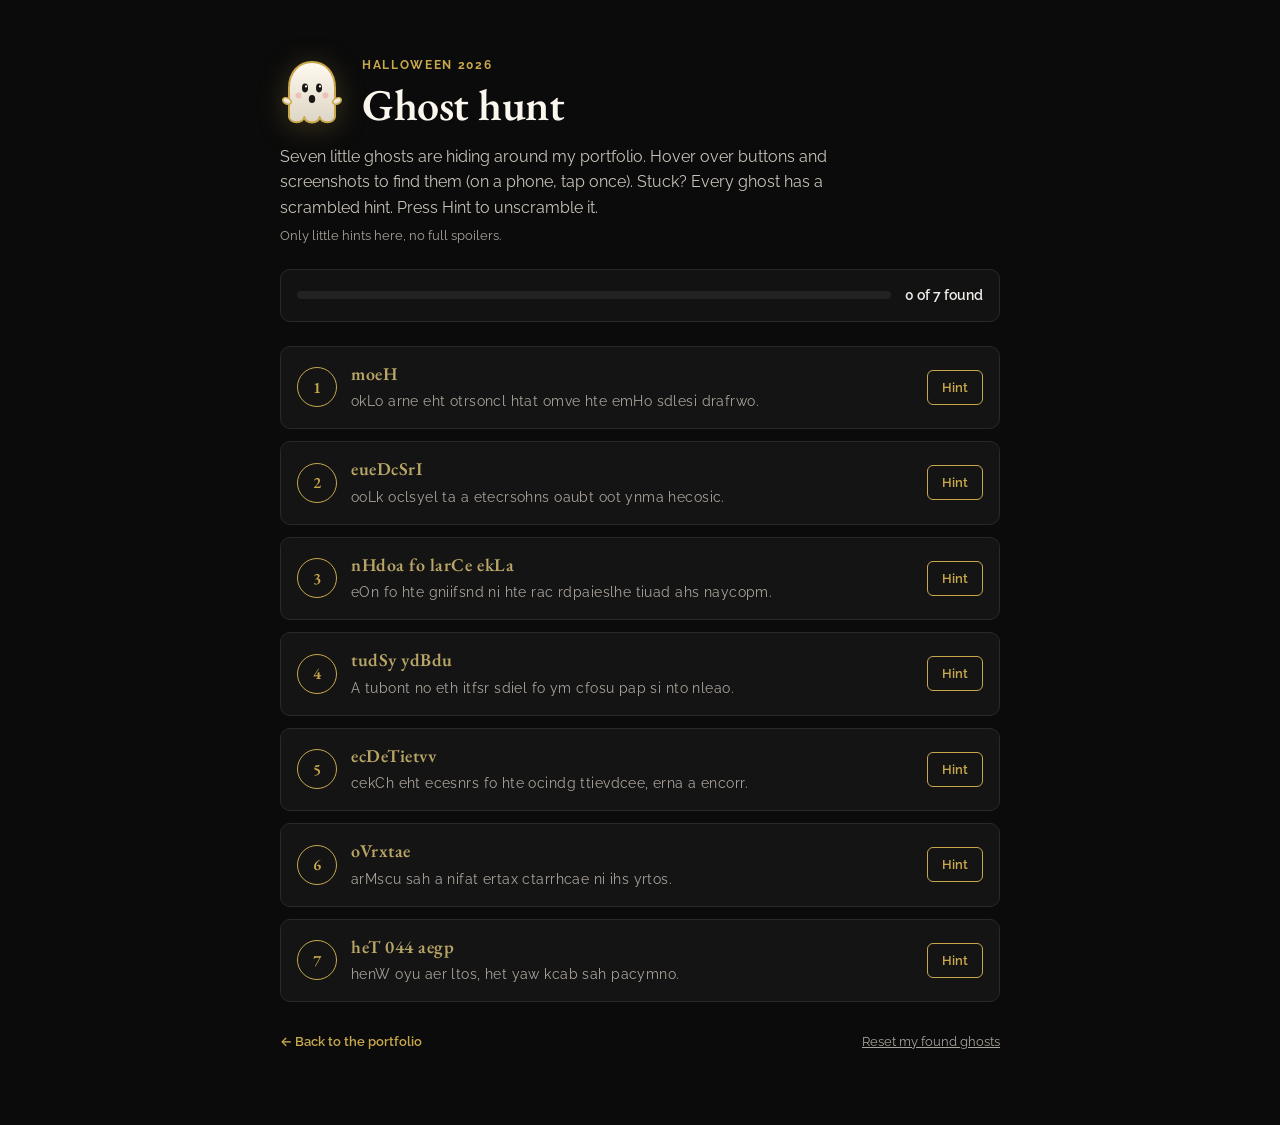
==== halloween/index.html @ 1b78a1d3 "Halloween ghost hunt" ====
<!doctype html>
<html lang="en">
<head>
<meta charset="UTF-8">
<meta name="viewport" content="width=device-width, initial-scale=1">
<title>Halloween Ghost Hunt · Eric Ariel De La Paz</title>
<meta name="description" content="Seven little ghosts are hiding around my portfolio. Spoilers inside: this page shows where every one of them is.">
<meta name="robots" content="noindex">
<link rel="icon" type="image/png" href="../assets/images/profile.png">
<link rel="stylesheet" href="../assets/css/style.css">
<style>
  body.hw-page{ display:block; min-height:100vh; height:auto; overflow:auto; background:#0b0b0b; color:#f0ede8; font-family:'Raleway',Inter,sans-serif; }
  .hw-wrapper{ max-width:760px; margin:0 auto; padding:56px 20px 72px; }
  .hw-top{ display:flex; align-items:center; gap:18px; margin-bottom:10px; }
  .hw-top img{ width:64px; height:72px; flex:none; filter:drop-shadow(0 4px 14px rgba(201,168,76,.25)); animation:hw-bob 3.2s ease-in-out infinite; }
  @keyframes hw-bob{ 0%,100%{ transform:translateY(0) } 50%{ transform:translateY(-6px) } }
  .hw-eyebrow{ margin:0 0 6px; color:#c9a84c; font-size:12px; font-weight:700; letter-spacing:.14em; text-transform:uppercase; }
  .hw-page h1{ margin:0; font-family:'EB Garamond',Georgia,serif; font-weight:600; font-size:clamp(30px,6vw,44px); line-height:1.1; color:#fbf7ee; }
  .hw-lede{ margin:14px 0 6px; color:#c9c2b8; font-size:16px; line-height:1.6; max-width:58ch; }
  .hw-spoiler{ margin:0 0 22px; color:#aaa39b; font-size:13px; }
  .hw-progress{ display:flex; align-items:center; gap:14px; margin:0 0 24px; padding:14px 16px; border:1px solid #292929; border-radius:10px; background:#121212; }
  .hw-bar{ flex:1; height:8px; border-radius:99px; background:#222; overflow:hidden; }
  .hw-bar i{ display:block; height:100%; width:0; background:#c9a84c; transition:width .4s ease; }
  .hw-count{ font-size:14px; font-weight:600; white-space:nowrap; }
  .hw-list{ list-style:none; margin:0; padding:0; display:grid; gap:12px; }
  .hw-item{ display:grid; grid-template-columns:40px 1fr auto; gap:6px 14px; align-items:center; padding:16px; border:1px solid #292929; border-radius:10px; background:#141414; }
  .hw-item.is-found{ border-color:#6f8f6b; }
  .hw-num{ grid-row:1 / span 2; display:grid; place-items:center; width:40px; height:40px; border-radius:50%; border:1px solid #c9a84c; color:#c9a84c; font:600 16px 'EB Garamond',serif; }
  .hw-item h2{ margin:0; font:600 18px/1.25 'EB Garamond',Georgia,serif; color:#fbf7ee; }
  .hw-item p{ margin:0; grid-column:2; color:#aaa39b; font-size:14px; line-height:1.5; }
  .hw-go{ grid-column:3; grid-row:1 / span 2; padding:9px 14px; border:1px solid #c9a84c; border-radius:6px; color:#c9a84c; font-size:13px; font-weight:600; white-space:nowrap; text-decoration:none; }
  button.hw-go{ background:none; font-family:inherit; cursor:pointer; }
  .hw-go[hidden]{ display:none; }
  .hw-go:hover{ background:#c9a84c; color:#0b0b0b; }
  .is-scrambled{ color:#8b8478; letter-spacing:.03em; }
  .hw-item h2 .is-scrambled{ color:#b9a566; }
  .hw-badge{ display:none; margin-left:8px; padding:2px 8px; border-radius:99px; background:#6f8f6b; color:#0b0b0b; font:700 10px Raleway,sans-serif; letter-spacing:.06em; text-transform:uppercase; vertical-align:middle; }
  .hw-item.is-found .hw-badge{ display:inline-block; }
  .hw-foot{ margin-top:30px; display:flex; flex-wrap:wrap; gap:16px 24px; align-items:center; justify-content:space-between; color:#aaa39b; font-size:13px; }
  .hw-foot a{ color:#c9a84c; font-weight:600; text-decoration:none; }
  .hw-foot button{ padding:0; border:0; background:none; color:#aaa39b; font:inherit; text-decoration:underline; cursor:pointer; }
  @media (max-width:560px){
    .hw-wrapper{ padding:36px 16px 56px; }
    .hw-item{ grid-template-columns:36px 1fr; }
    .hw-num{ width:36px; height:36px; }
    .hw-item h2{ grid-row:1; grid-column:2; }
    .hw-item p{ grid-column:2; grid-row:2; }
    .hw-go{ grid-column:1 / -1; grid-row:3; text-align:center; }
  }
</style>
</head>
<body class="hw-page">
<main class="hw-wrapper">
  <div class="hw-top">
    <img src="../assets/images/ghost.svg" alt="">
    <div>
      <p class="hw-eyebrow">Halloween 2026</p>
      <h1>Ghost hunt</h1>
    </div>
  </div>
  <p class="hw-lede">Seven little ghosts are hiding around my portfolio. Hover over buttons and screenshots to find them (on a phone, tap once). Stuck? Every ghost has a scrambled hint. Press Hint to unscramble it.</p>
  <p class="hw-spoiler">Only little hints here, no full spoilers.</p>

  <div class="hw-progress" aria-live="polite">
    <div class="hw-bar"><i data-bar></i></div>
    <span class="hw-count" data-count>0 of 7 found</span>
  </div>

  <ol class="hw-list">
    <li class="hw-item" data-ghost="home">
      <span class="hw-num">1</span>
      <h2><span data-scramble="Home">Home</span> <span class="hw-badge">Found</span></h2>
      <button class="hw-go" type="button" data-reveal>Hint</button>
      <a class="hw-go" href="../index.html#hero" hidden>Take me there</a>
      <p class="hw-hint" data-scramble="Look near the controls that move the Home slides forward.">Look near the controls that move the Home slides forward.</p>
    </li>
    <li class="hw-item" data-ghost="secureid">
      <span class="hw-num">2</span>
      <h2><span data-scramble="SecureID">SecureID</span> <span class="hw-badge">Found</span></h2>
      <button class="hw-go" type="button" data-reveal>Hint</button>
      <a class="hw-go" href="../case-studies/secureid.html#slide-5" hidden>Take me there</a>
      <p class="hw-hint" data-scramble="Look closely at a screenshot about too many choices.">Look closely at a screenshot about too many choices.</p>
    </li>
    <li class="hw-item" data-ghost="honda">
      <span class="hw-num">3</span>
      <h2><span data-scramble="Honda of Clear Lake">Honda of Clear Lake</span> <span class="hw-badge">Found</span></h2>
      <button class="hw-go" type="button" data-reveal>Hint</button>
      <a class="hw-go" href="../case-studies/honda.html#slide-5" hidden>Take me there</a>
      <p class="hw-hint" data-scramble="One of the findings in the car dealership audit has company.">One of the findings in the car dealership audit has company.</p>
    </li>
    <li class="hw-item" data-ghost="study-buddy">
      <span class="hw-num">4</span>
      <h2><span data-scramble="Study Buddy">Study Buddy</span> <span class="hw-badge">Found</span></h2>
      <button class="hw-go" type="button" data-reveal>Hint</button>
      <a class="hw-go" href="../case-studies/study-buddy.html#slide-1" hidden>Take me there</a>
      <p class="hw-hint" data-scramble="A button on the first slide of my focus app is not alone.">A button on the first slide of my focus app is not alone.</p>
    </li>
    <li class="hw-item" data-ghost="devtective">
      <span class="hw-num">5</span>
      <h2><span data-scramble="DevTective">DevTective</span> <span class="hw-badge">Found</span></h2>
      <button class="hw-go" type="button" data-reveal>Hint</button>
      <a class="hw-go" href="../case-studies/devtective.html#slide-5" hidden>Take me there</a>
      <p class="hw-hint" data-scramble="Check the screens of the coding detective, near a corner.">Check the screens of the coding detective, near a corner.</p>
    </li>
    <li class="hw-item" data-ghost="vextaro">
      <span class="hw-num">6</span>
      <h2><span data-scramble="Vextaro">Vextaro</span> <span class="hw-badge">Found</span></h2>
      <button class="hw-go" type="button" data-reveal>Hint</button>
      <a class="hw-go" href="../case-studies/vextaro.html#slide-3" hidden>Take me there</a>
      <p class="hw-hint" data-scramble="Marcus has a faint extra character in his story.">Marcus has a faint extra character in his story.</p>
    </li>
    <li class="hw-item" data-ghost="404">
      <span class="hw-num">7</span>
      <h2><span data-scramble="The 404 page">The 404 page</span> <span class="hw-badge">Found</span></h2>
      <button class="hw-go" type="button" data-reveal>Hint</button>
      <a class="hw-go" href="/ghosts-are-not-here" hidden>Take me there</a>
      <p class="hw-hint" data-scramble="When you are lost, the way back has company.">When you are lost, the way back has company.</p>
    </li>
  </ol>

  <div class="hw-foot">
    <a href="../index.html#hero">&larr; Back to the portfolio</a>
    <button type="button" data-reset>Reset my found ghosts</button>
  </div>
</main>
<script>
(function () {
  var FOUND = 'hw-found', HINTS = 'hw-hints', TOTAL = 7;
  var reduced = window.matchMedia && window.matchMedia('(prefers-reduced-motion: reduce)').matches;
  var LETTERS = 'abcdefghijklmnopqrstuvwxyzABCDEFGHIJKLMNOPQRSTUVWXYZ';
  function read(key) { try { return JSON.parse(localStorage.getItem(key) || '[]'); } catch (e) { return []; } }
  function write(key, v) { try { localStorage.setItem(key, JSON.stringify(v)); } catch (e) {} }

  /* shuffle the letters inside every word, keep spaces and punctuation where they are */
  function shuffleWord(w) {
    var chars = w.split(''), idx = [], i;
    for (i = 0; i < chars.length; i++) if (/[A-Za-z0-9]/.test(chars[i])) idx.push(i);
    if (idx.length < 2) return w;
    var tries = 0, out;
    do {
      var vals = idx.map(function (k) { return chars[k]; });
      for (i = vals.length - 1; i > 0; i--) { var j = Math.floor(Math.random() * (i + 1)); var tmp = vals[i]; vals[i] = vals[j]; vals[j] = tmp; }
      out = chars.slice(); idx.forEach(function (k, n) { out[k] = vals[n]; });
      tries++;
    } while (out.join('') === w && tries < 8);
    return out.join('');
  }
  function scramble(text) { return text.split(' ').map(shuffleWord).join(' '); }

  function setScrambled(el) {
    el.textContent = scramble(el.dataset.scramble);
    el.classList.add('is-scrambled');
    el.setAttribute('aria-label', 'Scrambled text. Press the Hint button to read it.');
  }
  function unscramble(el, animate) {
    var real = el.dataset.scramble;
    el.removeAttribute('aria-label');
    if (!animate || reduced) { el.textContent = real; el.classList.remove('is-scrambled'); return; }
    var start = performance.now(), dur = 900;
    (function tick(now) {
      var t = Math.min(1, (now - start) / dur), keep = Math.floor(real.length * t), out = '';
      for (var i = 0; i < real.length; i++) {
        var c = real[i];
        out += (i < keep || !/[A-Za-z0-9]/.test(c)) ? c : LETTERS[Math.floor(Math.random() * LETTERS.length)];
      }
      el.textContent = out;
      if (t < 1) requestAnimationFrame(tick); else el.classList.remove('is-scrambled');
    })(start);
  }

  function showLink(li, animate) {
    li.querySelectorAll('[data-scramble]').forEach(function (el) { unscramble(el, animate); });
    li.querySelector('[data-reveal]').hidden = true;
    li.querySelector('a.hw-go').hidden = false;
  }

  function paint() {
    var found = read(FOUND), hinted = read(HINTS), n = 0;
    document.querySelectorAll('.hw-item').forEach(function (li) {
      var id = li.dataset.ghost, on = found.indexOf(id) !== -1;
      li.classList.toggle('is-found', on); if (on) n++;
      if (on || hinted.indexOf(id) !== -1) showLink(li, false);
    });
    document.querySelector('[data-bar]').style.width = (n / TOTAL * 100) + '%';
    document.querySelector('[data-count]').textContent = n >= TOTAL ? 'All 7 found. Happy Halloween!' : n + ' of ' + TOTAL + ' found';
  }

  document.querySelectorAll('.hw-item').forEach(function (li) {
    li.querySelectorAll('[data-scramble]').forEach(setScrambled);
    li.querySelector('[data-reveal]').addEventListener('click', function () {
      var list = read(HINTS), id = li.dataset.ghost;
      if (list.indexOf(id) === -1) { list.push(id); write(HINTS, list); }
      showLink(li, true);
      li.querySelector('a.hw-go').focus();
    });
  });
  document.querySelector('[data-reset]').addEventListener('click', function () {
    try { localStorage.removeItem(FOUND); localStorage.removeItem(HINTS); } catch (e) {}
    location.reload();
  });
  paint();
})();
</script>
</body>
</html>
---- assets/css/style.css ----
/* ============================================================
   De La Paz — Portfolio
   Design tokens: dark charcoal ground, gold accent, serif display
   ============================================================ */

@import url('https://fonts.googleapis.com/css2?family=Pirata+One&family=EB+Garamond:ital,wght@0,400;0,500;0,600;1,400&family=Inter:wght@400;500;600;700&display=swap');
@import url('https://fonts.googleapis.com/css2?family=Cinzel:wght@500;600;700&family=Raleway:wght@400;500;600;700&display=swap');

:root{
  color-scheme: dark;

  --bg: #0a0908;
  --bg-raised: #120f0b;
  --panel: #15110c;
  --card: #181209;
  --card-hover: #1e1810;
  --border: #2a2318;
  --border-soft: #1e1812;

  --text: #ece6da;
  --text-dim: #a89d8c;
  --text-faint: #958b7b;

  --gold: #d9ac54;
  --gold-bright: #f0c878;
  --gold-dim: #8a6a34;

  --secureid: #d9ac54;
  --honda: #e27d5a;
  --devtective: #9c8be8;
  --vextaro: #5aa3c9;
  --studybuddy: #a594f9;

  --ok: #7cb88a;
  --radius: 14px;
  --radius-sm: 8px;
  --measure: 68ch;

  --shadow-card: 0 1px 0 rgba(255,255,255,0.03) inset, 0 14px 30px -18px rgba(0,0,0,0.65);
  --shadow-pop: 0 1px 0 rgba(255,255,255,0.04) inset, 0 24px 48px -20px rgba(0,0,0,0.75);
}

*,*::before,*::after{ box-sizing:border-box; }
html{ scroll-behavior:smooth; }

body{
  margin:0;
  background:
    radial-gradient(900px 500px at 85% -10%, rgba(217,172,84,0.07), transparent 60%),
    radial-gradient(700px 400px at -10% 20%, rgba(217,172,84,0.04), transparent 55%),
    var(--bg);
  color:var(--text);
  font-family:'Inter', -apple-system, BlinkMacSystemFont, sans-serif;
  font-size:16px;
  line-height:1.6;
  -webkit-font-smoothing:antialiased;
  min-height:100vh;
}

::selection{ background:var(--gold); color:#1a1408; }

::-webkit-scrollbar{ height:10px; width:10px; }
::-webkit-scrollbar-track{ background:transparent; }
::-webkit-scrollbar-thumb{ background:var(--border); border-radius:10px; border:2px solid var(--bg); }
::-webkit-scrollbar-thumb:hover{ background:var(--gold-dim); }
::-webkit-scrollbar-button { display:none; }

a{ color:inherit; text-decoration:none; }
img{ max-width:100%; display:block; }

:focus-visible{
  outline:2px solid var(--gold);
  outline-offset:3px;
  border-radius:4px;
}

h1,h2,h3,h4{
  font-family:'EB Garamond', Georgia, serif;
  font-weight:600;
  letter-spacing:-0.01em;
  margin:0;
  color:#fbf7ee;
}

.wordmark{ font-family:'Pirata One', serif; letter-spacing:0.02em; }

.container{
  max-width:1180px;
  margin:0 auto;
  padding:0 32px;
}

.overline{
  font-family:'Inter', sans-serif;
  font-size:12px;
  font-weight:600;
  letter-spacing:0.14em;
  text-transform:uppercase;
  color:var(--gold);
}

.lede{ color:var(--text-dim); max-width:var(--measure); font-size:17px; }

.btn{
  display:inline-flex;
  align-items:center;
  gap:8px;
  padding:11px 20px;
  border-radius:999px;
  font-size:14px;
  font-weight:600;
  border:1px solid var(--border);
  background:var(--panel);
  color:var(--text);
  cursor:pointer;
  transition:border-color .18s ease, background .18s ease, transform .18s ease;
}
.btn:hover{ border-color:var(--gold-dim); background:var(--card-hover); transform:translateY(-1px); }
.btn-primary{ background:var(--gold); border-color:var(--gold); color:#1a1408; }
.btn-primary:hover{ background:var(--gold-bright); border-color:var(--gold-bright); }
.btn svg{ width:15px; height:15px; }

/* mobile bottom-tab scrollable strip, echoes the Slides tab UI */
.mobile-tabs{
  display:none;
  position:sticky; top:64px; z-index:40;
  gap:6px; padding:10px 16px;
  overflow-x:auto;
  -webkit-overflow-scrolling:touch;
  background:rgba(10,9,8,0.9);
  border-bottom:1px solid var(--border-soft);
  scrollbar-width:none;
}
.mobile-tabs::-webkit-scrollbar{ display:none; }
.mobile-tabs a{
  flex:none;
  padding:7px 13px; border-radius:999px; font-size:13px; font-weight:500;
  border:1px solid var(--border); color:var(--text-dim);
}
.mobile-tabs a.active{ background:var(--gold); border-color:var(--gold); color:#1a1408; }
@media(max-width:620px){ .mobile-tabs{ display:flex; } }

/* ---------- hero ---------- */
.hero{ padding:72px 0 56px; }
@media(max-width:620px){ .hero{ padding:40px 0 32px; } }

.hero .overline{ display:flex; align-items:center; gap:10px; }
.hero .overline::after{ content:""; height:1px; flex:1; background:var(--border); }

.hero h1{
  font-size:clamp(32px, 5.2vw, 56px);
  line-height:1.1;
  margin:18px 0 20px;
  max-width:16ch;
}
.hero h1 em{ font-style:italic; color:var(--gold-bright); }

.hero .lede{ font-size:19px; margin-bottom:28px; }
.hero .actions{ display:flex; gap:12px; flex-wrap:wrap; margin-bottom:40px; }

.status-row{
  display:flex; align-items:center; gap:14px;
  padding:8px 8px 8px 8px; border-top:1px solid var(--border-soft); padding-top:20px;
  flex-wrap:wrap;
}
.status-row .label{ font-size:12px; color:var(--text-faint); text-transform:uppercase; letter-spacing:.1em; }

/* ---------- internship strip (feedback: surface internships high) ---------- */
.internships{ padding:0 0 64px; }
.internships-grid{
  display:grid; grid-template-columns:1fr 1fr; gap:16px;
}
@media(max-width:760px){ .internships-grid{ grid-template-columns:1fr; } }

.intern-card{
  background:var(--card);
  border:1px solid var(--border);
  border-radius:var(--radius);
  padding:22px 24px;
  box-shadow:var(--shadow-card);
}
.intern-card .top{ display:flex; align-items:center; justify-content:space-between; gap:12px; margin-bottom:10px; }
.intern-card .org{ font-family:'EB Garamond', serif; font-size:19px; font-weight:600; color:#fbf7ee; }
.intern-card .when{ font-size:12px; color:var(--text-faint); white-space:nowrap; }
.intern-card .title{ font-size:13px; color:var(--gold); font-weight:600; margin-bottom:12px; }
.intern-card p{ margin:0; font-size:14.5px; color:var(--text-dim); }
.intern-card .status-pill{
  display:inline-flex; align-items:center; gap:6px;
  font-size:11px; font-weight:600; letter-spacing:.04em;
  color:var(--ok); margin-top:14px;
}
.intern-card .status-pill::before{ content:""; width:6px; height:6px; border-radius:50%; background:var(--ok); }

/* ---------- section scaffolding ---------- */
.section{ padding:56px 0; }
.section-head{
  display:flex; align-items:flex-end; justify-content:space-between; gap:20px;
  margin-bottom:28px; flex-wrap:wrap;
}
.section-head h2{ font-size:28px; }
.section-head .count{ font-size:13px; color:var(--text-faint); }

/* ---------- project cards (feedback: role/problem/contribution visible) ---------- */
.card-grid{
  display:grid; grid-template-columns:repeat(2,1fr); gap:18px;
}
@media(max-width:860px){ .card-grid{ grid-template-columns:1fr; } }

/* mobile: current works row stays horizontally scrollable, per request */
.scroll-row{
  display:flex; gap:14px; overflow-x:auto; padding-bottom:6px;
  scroll-snap-type:x mandatory; -webkit-overflow-scrolling:touch;
}
.scroll-row .proj-card{ scroll-snap-align:start; flex:0 0 86%; }
@media(min-width:620px){ .scroll-row{ display:none; } }
.card-grid.desktop-only{ display:none; }
@media(min-width:620px){ .card-grid.desktop-only{ display:grid; } }

.proj-card{
  background:var(--card);
  border:1px solid var(--border);
  border-radius:var(--radius);
  overflow:hidden;
  box-shadow:var(--shadow-card);
  transition:border-color .2s ease, transform .2s ease, box-shadow .2s ease;
  display:flex; flex-direction:column;
}
.proj-card:hover{ border-color:var(--accent,var(--gold-dim)); transform:translateY(-3px); box-shadow:var(--shadow-pop); }

.proj-card .thumb{
  height:150px;
  display:flex; align-items:center; justify-content:center;
  background:
    radial-gradient(120% 140% at 20% 0%, color-mix(in srgb, var(--accent,#d9ac54) 22%, transparent), transparent 60%),
    var(--bg-raised);
  border-bottom:1px solid var(--border-soft);
  position:relative;
}
.proj-card .thumb .tag-corner{
  position:absolute; top:12px; left:12px;
  font-size:10px; font-weight:700; letter-spacing:.08em; text-transform:uppercase;
  color:var(--accent,var(--gold));
  background:color-mix(in srgb, var(--accent,#d9ac54) 16%, #0a0908 84%);
  border:1px solid color-mix(in srgb, var(--accent,#d9ac54) 45%, transparent);
  padding:4px 9px; border-radius:999px;
}
.proj-card .thumb svg{ width:46px; height:46px; color:var(--accent,var(--gold)); }

.proj-card .body{ padding:18px 20px 20px; display:flex; flex-direction:column; gap:12px; flex:1; }
.proj-card h3{ font-size:18px; line-height:1.25; }

.proj-card .meta-row{
  display:grid; grid-template-columns:auto 1fr; gap:4px 10px;
  font-size:13px;
}
.proj-card .meta-row dt{ color:var(--text-faint); font-weight:500; }
.proj-card .meta-row dd{ margin:0; color:var(--text-dim); }
.proj-card .meta-row dd strong{ color:var(--text); font-weight:600; }

.proj-card .desc{ font-size:13.5px; color:var(--text-dim); margin:0; }

.proj-card .tags{ display:flex; flex-wrap:wrap; gap:6px; margin-top:auto; padding-top:4px; }
.proj-card .tags span{
  font-size:11px; font-weight:600; letter-spacing:.02em;
  padding:4px 9px; border-radius:999px;
  border:1px solid var(--border); color:var(--text-dim);
}

.proj-card .viewlink{
  display:flex; align-items:center; justify-content:space-between;
  padding:13px 20px; border-top:1px solid var(--border-soft);
  font-size:13px; font-weight:600; color:var(--text);
}
.proj-card .viewlink svg{ width:14px; height:14px; transition:transform .18s ease; }
.proj-card:hover .viewlink svg{ transform:translateX(3px); }

/* ---------- about ---------- */
.about-grid{ display:grid; grid-template-columns:1fr 1.4fr; gap:40px; align-items:start; }
@media(max-width:760px){ .about-grid{ grid-template-columns:1fr; gap:24px; } }
.about-grid .skills{ display:flex; flex-wrap:wrap; gap:8px; margin-top:18px; }
.about-grid .skills span{ font-size:12.5px; padding:6px 11px; border:1px solid var(--border); border-radius:999px; color:var(--text-dim); }

/* ---------- footer ---------- */
footer{ border-top:1px solid var(--border-soft); padding:32px 0 48px; }
footer .foot-row{ display:flex; justify-content:space-between; align-items:center; gap:16px; flex-wrap:wrap; }
footer .foot-links{ display:flex; gap:18px; font-size:13.5px; color:var(--text-dim); }
footer .foot-links a:hover{ color:var(--gold); }
footer .copyright{ font-size:12.5px; color:var(--text-faint); }

/* ============================================================
   Case-study page
   ============================================================ */
.cs-hero{
  padding:48px 0 40px;
  border-bottom:1px solid var(--border-soft);
  background:
    radial-gradient(800px 360px at 90% -20%, color-mix(in srgb, var(--accent,#d9ac54) 10%, transparent), transparent 60%);
}
.breadcrumb{ font-size:12.5px; color:var(--text-faint); margin-bottom:16px; }
.breadcrumb a:hover{ color:var(--gold); }
.cs-hero h1{ font-size:clamp(30px,4.6vw,46px); margin-bottom:10px; }
.cs-hero .tagline{ font-size:17px; color:var(--text-dim); max-width:var(--measure); margin-bottom:26px; }
.cs-hero .practice-note{ font-size:13px; font-style:italic; color:var(--text-faint); max-width:var(--measure); margin:-16px 0 26px; }

.cs-meta{
  display:grid; grid-template-columns:repeat(4,1fr); gap:20px;
  padding-top:22px; border-top:1px solid var(--border-soft);
}
@media(max-width:700px){ .cs-meta{ grid-template-columns:repeat(2,1fr); } }
.cs-meta dt{ font-size:11px; text-transform:uppercase; letter-spacing:.1em; color:var(--text-faint); margin-bottom:4px; }
.cs-meta dd{ margin:0; font-size:14.5px; font-weight:600; color:var(--text); }

.cs-badge-row{ display:flex; flex-wrap:wrap; gap:8px; margin-bottom:24px; }
.cs-badge-row span{
  font-size:11.5px; font-weight:600; padding:5px 11px; border-radius:999px;
  border:1px solid color-mix(in srgb, var(--accent,#d9ac54) 45%, var(--border) 55%);
  color:var(--accent,var(--gold));
  background:color-mix(in srgb, var(--accent,#d9ac54) 10%, transparent);
}

.cs-body{ padding:48px 0; }
.cs-section{ max-width:var(--measure); margin:0 0 56px; }
.cs-section:last-child{ margin-bottom:0; }
.cs-section h2{ font-size:26px; margin-bottom:14px; }
.cs-section p{ color:var(--text-dim); margin:0 0 14px; font-family:'Raleway',sans-serif; font-size:18px; line-height:1.6; }
.cs-section ul{ margin:0 0 14px; padding-left:20px; color:var(--text-dim); font-family:'Raleway',sans-serif; font-size:18px; line-height:1.6; }
.cs-section li{ margin-bottom:8px; }
.cs-section.hero-slide{ max-width:none; margin:0; }

/* Slides-style case-study workspace */
.case-study-page{ height:100vh; overflow:hidden; background:#0e0e0e; }
.case-study-page .workspace-toolbar{ height:48px; padding:0 16px; border-radius:0; }
.case-study-page .workspace-shell{ height:calc(100vh - 48px); min-height:0; }
.case-study-page .workspace-main{ min-height:0; display:flex; flex-direction:column; }
.presentation-shell{ min-height:0; flex:1; display:grid; grid-template-columns:182px minmax(0,1fr); background:#0b0b0b; }
.presentation-rail{ min-height:0; overflow-y:auto; padding:16px 12px; border-right:1px solid #292929; background:#111; }
.presentation-thumb{ display:grid; grid-template-columns:18px 1fr; grid-template-rows:auto auto; gap:3px 7px; width:100%; min-height:72px; margin:0 0 8px; padding:9px 8px; text-align:left; border:1px solid #2b2b2b; border-radius:4px; color:#d9d3ca; background:#151515; cursor:pointer; }
.presentation-thumb > span{ grid-row:1 / -1; color:#aaa39b; font-size:10px; }.presentation-thumb strong{ overflow:hidden; font:600 10px/1.2 Raleway, sans-serif; white-space:nowrap; text-overflow:ellipsis; }.presentation-thumb small{ color:#aaa39b; font-size:7px; letter-spacing:.06em; text-align:right; }.presentation-thumb:hover,.presentation-thumb.is-active{ border-color:var(--gold); background:#201d16; }.presentation-thumb.is-active > span,.presentation-thumb.is-active strong{ color:var(--gold-bright); }
.presentation-canvas{ min-width:0; min-height:0; display:flex; align-items:center; justify-content:center; padding:28px 36px; overflow:hidden; background:#0b0b0b; }
.presentation-slide{ display:none; width:min(100%,1140px); height:min(100%,640px); overflow:auto; margin:0; padding:42px 48px; border:1px solid #2b2b2b; background:#101010; }
.presentation-slide.presentation-cover{ display:none; grid-template-columns:minmax(0,1.1fr) minmax(280px,.8fr); gap:28px; align-items:start; padding:20px; overflow:hidden; }.presentation-slide.presentation-cover.is-active{ display:grid; }.presentation-cover-visual{ min-height:330px; display:grid; place-items:center; overflow:hidden; border:1px solid #2b2b2b; background:#171512; }.presentation-cover-visual img{ width:100%; height:100%; max-height:330px; object-fit:contain; padding:20px; }.presentation-cover-visual .cover-mark{ color:var(--accent,var(--gold)); font:600 clamp(54px,8vw,92px) 'EB Garamond',serif; letter-spacing:-.04em; }.presentation-cover-copy{ min-width:0; padding:8px 0; }.presentation-cover-copy .breadcrumb{ margin-bottom:20px; }.presentation-cover-copy h1{ margin:0 0 10px; font-family:'EB Garamond',serif; font-size:clamp(34px,4vw,58px); letter-spacing:-.03em; }.presentation-cover-copy .tagline{ max-width:42ch; font-size:14px; line-height:1.55; }.presentation-cover-copy .cs-badge-row{ margin-bottom:12px; }.presentation-cover-copy .num{ display:none; }
.presentation-slide.is-active{ display:block; animation:presentation-in .25s ease both; }.presentation-slide .container{ width:auto; max-width:none; }.presentation-slide.cs-hero{ border-bottom:1px solid #2b2b2b; }.presentation-slide .cs-body{ padding:0; }.presentation-slide .breadcrumb{ margin-bottom:24px; }.presentation-slide .cs-hero{ padding:0; }.presentation-controls{ display:flex; align-items:center; gap:10px; height:48px; padding:0 24px; border-top:1px solid #292929; background:#111; }.presentation-controls button{ width:30px; height:30px; border:1px solid #3a3530; border-radius:4px; color:#f0ede8; background:#171717; cursor:pointer; }.presentation-controls button:hover:not(:disabled){ border-color:var(--gold); color:var(--gold-bright); }.presentation-controls button:disabled{ opacity:.35; cursor:not-allowed; }.presentation-progress{ width:160px; height:2px; background:#292929; }.presentation-progress span{ display:block; height:100%; width:0; background:var(--gold); transition:width .2s ease; }.present-button{ margin-left:auto; width:auto!important; padding:0 12px; color:#17130b!important; background:var(--gold)!important; border-color:var(--gold)!important; font-size:11px; font-weight:700; }.case-study-page.is-presenting .workspace-toolbar,.case-study-page.is-presenting .workspace-rail,.case-study-page.is-presenting .presentation-rail,.case-study-page.is-presenting .presentation-controls{ display:none; }.case-study-page.is-presenting .workspace-shell{ height:100vh; }.case-study-page.is-presenting .presentation-canvas{ padding:0; }.case-study-page.is-presenting .presentation-slide{ width:100%; height:100%; max-width:none; border:0; }
.presentation-cover > .cs-meta{ grid-column:1 / -1; margin-top:24px; padding-top:20px; border-top:1px solid #2b2b2b; }
.presentation-note{ display:none; align-items:center; justify-content:center; color:var(--text-dim); }.presentation-note.is-active{ display:flex; }.presentation-note .note-box{ max-width:680px; margin:0; }
@keyframes presentation-in{ from{ opacity:0; transform:translateY(8px); } to{ opacity:1; transform:none; } }
@media(max-width:700px){ .case-study-page{ overflow:auto; height:auto; min-height:100vh; }.case-study-page .workspace-toolbar{ height:56px; }.case-study-page .workspace-shell{ height:calc(100vh - 56px); min-height:600px; }.case-study-deck{ grid-template-columns:84px minmax(0,1fr); }.case-study-deck .hero-rail{ padding:10px 7px; }.case-study-deck .hero-thumb{ min-height:62px; grid-template-columns:1fr; gap:3px; padding:7px; }.case-study-deck .hero-thumb span{ grid-row:auto; }.case-study-deck .hero-thumb strong{ font-size:8px; white-space:normal; }.case-study-deck .hero-thumb small{ display:none; }.case-study-deck .hero-canvas{ padding:10px; }.case-study-deck .case-study-slide{ height:100%; padding:24px 20px; }.case-study-deck .case-study-slide.presentation-cover{ grid-template-columns:1fr; gap:14px; padding:12px; overflow:auto; }.presentation-cover-visual{ min-height:150px; }.presentation-cover-visual img{ max-height:170px; padding:12px; }.presentation-cover-copy{ padding:4px 8px; }.presentation-cover-copy h1{ font-size:34px; }.case-study-deck .case-study-slide .cs-hero h1{ font-size:34px; }.case-study-deck .case-study-slide .cs-section h2{ font-size:26px; }.case-study-deck .case-study-slide .cs-section p,.case-study-deck .case-study-slide .cs-section ul{ font-size:14px; }.case-study-deck .hero-controls{ padding:0 10px; }.case-study-deck .hero-progress{ flex:1; }.case-study-deck .hero-hint{ display:none; } }

/* research -> decision -> evaluation chain (feedback: connect reasoning) */
.reasoning-chain{
  display:flex; flex-direction:column; gap:0;
  border:1px solid var(--border); border-radius:var(--radius);
  overflow:scroll; background:var(--card); margin:18px 0 4px;
}
.chain-step{ display:grid; grid-template-columns:120px 1fr; gap:4px 18px; padding:18px 20px; }
.chain-step + .chain-step{ border-top:1px solid var(--border-soft); }
.chain-step .k{ font-size:11px; font-weight:700; letter-spacing:.08em; text-transform:uppercase; color:var(--accent,var(--gold)); }
.chain-step .v{ font-size:14.5px; color:var(--text); line-height:1.55; }
.chain-step .v b{ color:var(--gold-bright); font-weight:600; }
@media(max-width:560px){ .chain-step{ grid-template-columns:1fr; } }

.impact-grid{ display:grid; grid-template-columns:repeat(3,1fr); gap:14px; margin:18px 0; }
@media(max-width:700px){ .impact-grid{ grid-template-columns:1fr 1fr; } }
.impact-stat{ border:1px solid var(--border); border-radius:var(--radius-sm); padding:16px; background:var(--card); }
.impact-stat .n{ font-family:'EB Garamond', serif; font-size:26px; color:var(--accent,var(--gold-bright)); }
.impact-stat .l{ font-size:12px; color:var(--text-faint); margin-top:4px; }

.cs-nav-footer{
  display:flex; justify-content:space-between; gap:16px;
  padding-top:32px; margin-top:8px; border-top:1px solid var(--border-soft);
  max-width:var(--measure);
}
.cs-nav-footer a{ font-size:13.5px; color:var(--text-dim); font-weight:600; }
.cs-nav-footer a:hover{ color:var(--gold); }

.note-box{
  border:1px dashed var(--border); border-radius:var(--radius-sm);
  padding:14px 16px; font-size:13.5px; color:var(--text-faint);
  margin:18px 0;
}

/* ---------- portfolio slideshow ---------- */
.portfolio{ min-height:calc(100vh - 64px); position:relative; overflow:hidden; }
.slides{ min-height:calc(100vh - 140px); position:relative; }
.slide{ display:none; width:min(1180px,100%); min-height:calc(100vh - 140px); margin:0 auto; padding:clamp(46px,8vh,100px) 32px 56px; align-items:center; grid-template-columns:minmax(0,1fr) minmax(280px, .82fr); gap:clamp(36px,8vw,120px); }
.slide.is-active{ display:grid; animation:slide-in .45s ease both; }
@keyframes slide-in{ from{ opacity:0; transform:translateX(22px); } to{ opacity:1; transform:none; } }
.slide-copy{ max-width:600px; }
.slide h1,.slide h2{ font-size:clamp(44px,6.5vw,84px); line-height:.96; margin:22px 0 26px; max-width:9ch; }
.slide h2{ font-size:clamp(42px,5.7vw,72px); }
.slide h1 em,.slide h2 em{ color:var(--gold-bright); font-style:italic; }
.slide .lede{ font-size:clamp(16px,1.45vw,19px); max-width:52ch; }
.slide-actions{ display:flex; gap:12px; flex-wrap:wrap; margin:30px 0; }
.availability{ color:var(--text-faint); font-size:13px; display:flex; align-items:center; gap:9px; }
.status-dot{ width:7px; height:7px; background:var(--ok); border-radius:50%; box-shadow:0 0 0 4px rgba(124,184,138,.1); }
.experience-note{ display:grid; grid-template-columns:auto 1fr; gap:2px 12px; max-width:440px; margin-top:26px; padding:14px 16px; border-left:2px solid var(--gold-dim); background:rgba(217,172,84,.04); }
.experience-note .overline{ grid-row:1 / span 2; writing-mode:vertical-rl; transform:rotate(180deg); font-size:9px; letter-spacing:.12em; }
.experience-note strong{ font-size:13px; color:var(--text); font-weight:600; }
.experience-note > span:last-child{ color:var(--text-faint); font-size:12px; }
.slide-kicker{ color:var(--text); font:500 20px/1.3 'EB Garamond',serif; max-width:32ch; margin:-8px 0 18px; }
.slide-meta{ border-top:1px solid var(--border); margin:28px 0 24px; padding-top:16px; display:flex; gap:28px; flex-wrap:wrap; }
.slide-meta div{ min-width:150px; }
.slide-meta dt{ color:var(--text-faint); font-size:11px; letter-spacing:.1em; text-transform:uppercase; }
.slide-meta dd{ color:var(--text-dim); font-size:13px; margin:4px 0 0; }
.text-link{ display:inline-flex; gap:10px; color:var(--gold-bright); font-size:14px; font-weight:600; border-bottom:1px solid var(--gold-dim); padding-bottom:5px; }
.text-link span{ transition:transform .18s ease; }
.text-link:hover span{ transform:translate(3px,-3px); }
.slide-art{ min-height:clamp(300px,48vh,540px); position:relative; border:1px solid var(--border); border-radius:var(--radius); overflow:hidden; display:flex; align-items:center; justify-content:center; box-shadow:var(--shadow-pop); background:var(--panel); }
.slide-art::before,.slide-art::after{ content:""; position:absolute; border-radius:50%; filter:blur(1px); }
.art-intro{ flex-direction:column; align-items:flex-start; padding:clamp(25px,5vw,65px); gap:4px; background:linear-gradient(145deg,#17120c,#0d0c0a); }
.art-intro::before{ width:300px; height:300px; right:-80px; top:-60px; background:rgba(217,172,84,.15); }
.art-intro span{ position:relative; z-index:1; font:italic clamp(32px,4vw,58px)/.95 'EB Garamond',serif; color:var(--gold-bright); }
.art-intro span:nth-child(2){ margin-left:18%; color:var(--text); }.art-intro span:nth-child(3){ margin-left:36%; }
.art-label{ position:absolute; top:22px; left:24px; color:var(--text-faint); font-size:11px; letter-spacing:.14em; }
.art-caption{ position:absolute; bottom:22px; left:24px; color:var(--text); font:italic 24px 'EB Garamond',serif; }
.art-vextaro{ background:radial-gradient(circle at 65% 40%,rgba(90,163,201,.3),transparent 38%),#0e171b; }
.art-dress{ width:42%; height:62%; border:1px solid rgba(139,207,235,.7); clip-path:polygon(30% 0,70% 0,80% 24%,100% 100%,0 100%,20% 24%); background:linear-gradient(110deg,transparent 45%,rgba(90,163,201,.5)); transform:rotate(8deg); }
.art-devtective{ background:radial-gradient(circle at center,rgba(143,123,214,.28),transparent 45%),#110f19; }
.art-orbit{ width:45%; aspect-ratio:1; border:1px solid #aa9be8; border-radius:50%; transform:rotate(-28deg); box-shadow:0 0 0 18px rgba(143,123,214,.08),0 0 0 45px rgba(143,123,214,.05); }
.art-orbit::after{ content:""; display:block; width:14px; height:14px; background:#c5baf3; border-radius:50%; margin:7% 0 0 78%; box-shadow:0 3px 12px rgba(0,0,0,.45); }
.art-secureid{ background:radial-gradient(circle at 50% 42%,rgba(217,172,84,.22),transparent 40%),#171208; }
.art-lock{ width:120px; height:120px; border:1px solid var(--gold); border-radius:50%; color:var(--gold-bright); display:grid; place-items:center; font:300 54px 'EB Garamond'; box-shadow:0 0 0 26px rgba(217,172,84,.06),0 0 0 52px rgba(217,172,84,.03); }
.art-honda{ background:radial-gradient(circle at 60% 40%,rgba(226,125,90,.26),transparent 40%),#1b110e; }
.art-target{ width:150px; height:150px; border:1px solid #e27d5a; border-radius:50%; box-shadow:inset 0 0 0 22px rgba(226,125,90,.08),inset 0 0 0 48px rgba(226,125,90,.08); }
.art-target::after{ content:""; display:block; width:24px; height:24px; background:#e27d5a; border-radius:50%; margin:62px auto; }
.art-about{ flex-direction:column; align-items:flex-start; padding:48px; background:linear-gradient(145deg,#20190f,#0e0c09); }
.art-about span{ color:var(--text-dim); font-size:15px; }.art-about strong{ font:600 clamp(42px,5vw,68px)/.9 'EB Garamond',serif; color:var(--gold-bright); }.art-about small{ margin-top:16px; color:var(--text-faint); }
.skills{ display:flex; flex-wrap:wrap; gap:8px; margin:24px 0 6px; }.skills span{ border:1px solid var(--border); border-radius:999px; color:var(--text-dim); padding:6px 11px; font-size:12px; }
.work-overview{ padding:54px 32px 20px; }
.work-overview .section-head{ margin-bottom:20px; }
.work-overview h2{ font-size:clamp(28px,4vw,38px); margin-top:6px; }
.recent-work{ display:grid; grid-template-columns:repeat(4,1fr); gap:14px; }
.recent-card{ min-height:220px; display:flex; flex-direction:column; padding:18px; border:1px solid var(--border); border-radius:var(--radius); background:var(--card); box-shadow:var(--shadow-card); transition:transform .2s ease,border-color .2s ease,background .2s ease; }
.recent-card:hover{ transform:translateY(-3px); border-color:var(--accent,var(--gold-dim)); background:var(--card-hover); }
.recent-card::before{ content:""; height:3px; width:34px; border-radius:4px; background:var(--recent-accent,var(--gold)); margin-bottom:30px; }
.recent-card h3{ font-size:24px; margin-bottom:6px; }
.recent-card p{ color:var(--text-dim); font-size:13px; line-height:1.45; margin:0; }
.recent-index{ color:var(--recent-accent,var(--gold)); font-size:10px; font-weight:700; letter-spacing:.1em; text-transform:uppercase; }
.recent-link{ display:flex; justify-content:space-between; margin-top:auto; padding-top:22px; color:var(--text); font-size:12px; font-weight:600; }
.recent-vextaro{ --recent-accent:var(--vextaro); }.recent-secureid{ --recent-accent:var(--secureid); }.recent-devtective{ --recent-accent:var(--devtective); }.recent-honda{ --recent-accent:var(--honda); }
.slide-progress{ position:absolute; z-index:2; top:0; left:0; width:100%; height:2px; background:var(--border-soft); }.slide-progress span{ display:block; height:100%; width:16.66%; background:var(--gold); transition:width .35s ease; }
.slide-controls{ width:min(1180px,100%); margin:0 auto; padding:0 32px 24px; display:flex; align-items:center; gap:12px; }.slide-arrow{ width:38px; height:38px; border:1px solid var(--border); border-radius:50%; color:var(--text); background:transparent; cursor:pointer; font-size:18px; }.slide-arrow:hover{ border-color:var(--gold); color:var(--gold-bright); }.slide-dots{ display:flex; gap:7px; }.slide-dot{ width:28px; height:3px; border:0; background:var(--border); cursor:pointer; }.slide-dot.is-active{ background:var(--gold); }.slide-hint{ color:var(--text-faint); font-size:11px; margin-left:auto; }
@media(max-width:760px){ .slide{ min-height:calc(100vh - 170px); grid-template-columns:1fr; gap:28px; padding-top:50px; }.slide-art{ min-height:220px; max-height:280px; order:-1; }.slide-copy{ order:1; }.slide h1,.slide h2{ margin:14px 0 18px; }.slide .lede{ font-size:16px; }.slide-meta{ gap:14px; margin-top:20px; }.slide-controls{ padding-bottom:16px; }.slide-hint{ display:none; }.art-about{ padding:28px; }.art-about strong{ font-size:46px; } }
@media(max-width:900px){ .recent-work{ grid-template-columns:repeat(2,1fr); } }
@media(max-width:620px){ .portfolio{ min-height:calc(100vh - 116px); }.slides,.slide{ min-height:calc(100vh - 210px); }.slide{ padding:26px 20px 24px; gap:18px; }.slide-art{ min-height:156px; max-height:190px; }.slide h1,.slide h2{ font-size:clamp(34px,10vw,50px); line-height:.98; margin:10px 0 14px; }.slide-kicker{ font-size:17px; margin-bottom:12px; }.slide .lede{ font-size:14px; line-height:1.5; }.slide-actions{ margin:20px 0; gap:8px; }.slide-actions .btn{ padding:9px 15px; font-size:13px; }.experience-note{ margin-top:18px; }.slide-meta{ margin:16px 0 18px; padding-top:12px; }.slide-meta dd{ font-size:12px; }.slide-controls{ padding-left:20px; padding-right:20px; }.work-overview{ padding:42px 20px 12px; }.work-overview .section-head{ align-items:flex-start; gap:8px; }.work-overview .count{ font-size:11px; }.recent-work{ display:flex; overflow-x:auto; gap:12px; padding:2px 0 12px; scroll-snap-type:x mandatory; scrollbar-width:none; }.recent-work::-webkit-scrollbar{ display:none; }.recent-card{ flex:0 0 78%; min-height:190px; scroll-snap-align:start; padding:16px; }.recent-card::before{ margin-bottom:22px; }.recent-card h3{ font-size:22px; }.internships{ padding-top:38px; }.internships-grid{ gap:12px; }.intern-card{ padding:17px; }.intern-card p{ font-size:13px; } }
@media(prefers-reduced-motion:reduce){ .slide.is-active{ animation:none; } }

/* ---------- tabbed portfolio workspace ---------- */
.workspace-tab-list{ display:flex; align-items:stretch; min-width:0; overflow-x:auto; scrollbar-width:none; }
.workspace-tab-list::-webkit-scrollbar{ display:none; }
.workspace-tab{ display:flex; align-items:center; gap:8px; min-width:132px; padding:0 16px; border:0; border-right:1px solid #252525; color:#817b75; background:#0e0e0e; font:12px Raleway,sans-serif; white-space:nowrap; cursor:pointer; }
.workspace-tab:hover{ color:#f0ede8; background:#141414; }
.workspace-tab.is-active{ color:#f0ede8; background:#141414; border-bottom:2px solid #c9a84c; }
.workspace-tab b{ margin-left:auto; color:#aaa39b; font-size:16px; font-weight:400; }
.workspace-file{ display:none; width:100%; height:100%; min-height:0; }
.workspace-file.is-visible{ display:block; }
.workspace-content{ max-width:none; height:100%; }
.home-content{ display:flex; flex-direction:column; }
.home-welcome{ max-width:720px; margin:38px 0 34px; padding:28px 0; border-top:1px solid #292929; border-bottom:1px solid #292929; }
.home-welcome h2{ margin:10px 0 8px; font-size:30px; }
.home-welcome p{ max-width:58ch; margin:0 0 18px; color:#aaa39b; }
.text-action{ padding:0; border:0; background:none; color:#c9a84c; font:600 13px Raleway,sans-serif; cursor:pointer; }
.text-action span{ margin-left:8px; }
.home-file-links{ display:grid; grid-template-columns:repeat(2,minmax(0,1fr)); gap:14px; max-width:720px; }
.home-file-links button{ display:grid; grid-template-columns:24px 1fr auto; grid-template-rows:auto auto; gap:3px 10px; padding:17px; border:1px solid #292929; border-radius:8px; color:#f0ede8; background:#151515; text-align:left; cursor:pointer; }
.home-file-links button:hover{ border-color:#c9a84c; background:#201d16; }
.home-file-links button span{ grid-row:1 / -1; color:#c9a84c; font-size:20px; }
.home-file-links button strong{ font:600 15px Cinzel,serif; }
.home-file-links button small{ color:#aaa39b; font-size:11px; }
.home-file-links button b{ grid-column:3; grid-row:1 / -1; align-self:center; color:#c9a84c; font-size:18px; }
.page-heading{ display:flex; align-items:end; justify-content:space-between; gap:24px; padding-bottom:25px; border-bottom:1px solid #292929; }
.page-heading h1{ margin:9px 0 8px; font-size:clamp(28px,3vw,42px); }
.page-heading p{ max-width:54ch; margin:0; color:#aaa39b; }
.page-heading .search-chip{ flex:0 0 240px; }
.workspace-file .file-section-heading{ margin-top:26px; }
.workspace-file .project-grid{ padding-bottom:30px; }
.case-file{ background:#0e0e0e; }
.case-file iframe{ width:100%; height:100%; border:0; display:block; background:#0e0e0e; }
.toolbar-button{ display:inline-flex; align-items:center; gap:7px; text-decoration:none; }
.toolbar-button img{ width:14px; height:14px; object-fit:contain; filter:brightness(0); }

/* Hero file matches the fixed-size Slides canvas from Portfolio-V2. */
.hero-workspace{ display:grid; grid-template-columns:182px minmax(0,1fr); width:100%; height:100%; min-height:0; background:#0b0b0b; }
.workspace-file[data-page="hero"]{ height:100%; overflow:auto; }.workspace-file[data-page="hero"] .hero-workspace{ height:calc(100% - 116px); min-height:520px; }.hero-folders{ display:grid; grid-template-columns:repeat(2,minmax(0,1fr)); gap:14px; max-width:760px; padding:16px 36px 24px; }.hero-folders button{ display:grid; grid-template-columns:24px 1fr auto; grid-template-rows:auto auto; gap:3px 10px; padding:15px; border:1px solid #292929; border-radius:8px; color:#f0ede8; background:#151515; text-align:left; cursor:pointer; }.hero-folders button:hover{ border-color:#c9a84c; background:#201d16; }.hero-folders button span{ grid-row:1 / -1; color:#c9a84c; font-size:20px; }.hero-folders button span img{ width:20px; height:20px; filter:brightness(0) saturate(100%) invert(72%) sepia(35%) saturate(600%) hue-rotate(7deg) brightness(89%); }.hero-folders button strong{ font:600 14px Cinzel,serif; }.hero-folders button small{ color:#aaa39b; font-size:11px; }.hero-folders button b{ grid-column:3; grid-row:1 / -1; align-self:center; color:#c9a84c; font-size:18px; }
.hero-internships{ padding:0 36px 30px; }.hero-internships .file-section-heading{ margin:0 0 14px; }.hero-internships .file-section-heading > div:first-child{ display:flex; align-items:center; gap:10px; }.hero-internships h2{ margin:0; font-size:20px; }.intern-grid{ display:grid; grid-template-columns:repeat(2,minmax(0,1fr)); gap:16px; max-width:1100px; }.intern-card{ background:#151515; border:1px solid #292929; border-radius:10px; padding:16px 18px; }.intern-card:hover{ border-color:#8d7634; }.intern-top{ display:flex; justify-content:space-between; align-items:center; gap:10px; margin-bottom:6px; }.intern-top strong{ color:#f0ede8; font:600 16px 'EB Garamond',serif; }.intern-top span{ color:#aaa39b; font-size:11px; white-space:nowrap; }.intern-title{ color:#c9a84c; font-size:12px; font-weight:500; margin-bottom:10px; }.intern-card p{ margin:0; color:#aaa39b; font-size:12.5px; line-height:1.55; }
.card-role{ display:block; margin:0 0 5px; color:#c9a84c; font-size:11px; font-weight:500; }.card-problem{ margin:0 0 8px!important; color:#aaa39b!important; font-size:11.5px!important; line-height:1.4!important; }.card-problem b{ color:#f0ede8; font-weight:600; }.card-outcome{ margin:8px 0 0!important; color:#aaa39b!important; font-size:11.5px!important; line-height:1.4!important; }.card-outcome b{ color:#c9a84c; font-weight:600; }
.hero-rail{ overflow-y:auto; padding:16px 12px; border-right:1px solid #292929; background:#111; }
.rail-heading{ display:block; margin:0 0 12px 2px; color:#aaa39b; font-size:10px; letter-spacing:.08em; }
.hero-thumb{ display:grid; grid-template-columns:18px 1fr; grid-template-rows:auto auto; gap:4px 7px; width:100%; min-height:66px; margin-bottom:9px; padding:9px 8px; border:1px solid #2b2b2b; border-radius:4px; color:#d9d3ca; background:#151515; text-align:left; cursor:pointer; }
.hero-thumb:hover,.hero-thumb.is-active{ border-color:#c9a84c; background:#201d16; }
.hero-thumb span{ grid-row:1 / -1; color:#aaa39b; font-size:10px; }.hero-thumb strong{ font:600 10px Raleway,sans-serif; }.hero-thumb small{ color:#aaa39b; font-size:7px; letter-spacing:.06em; text-align:right; }
.hero-canvas-wrap{ display:flex; flex-direction:column; min-width:0; min-height:0; }
.hero-canvas{ flex:1; min-height:0; display:flex; align-items:center; justify-content:center; padding:28px 36px; overflow:hidden; }
.hero-slide{ display:none; flex-direction:column; width:min(100%,1136px); height:min(100%,640px); padding:48px 56px 38px; border:1px solid #343434; background:#070707; cursor:pointer; }
.hero-slide.is-active{ display:flex; animation:presentation-in .25s ease both; }
.hero-slide-top{ display:flex; align-items:center; gap:18px; color:#c9a84c; font-size:12px; letter-spacing:.16em; }
.hero-slide-top i{ width:305px; height:1px; background:#c9a84c; }
.hero-slide h1{ max-width:850px; margin:18px 0 0; color:#f0ede8; font:600 clamp(22px,2.6vw,34px)/1.2 Cinzel,serif; letter-spacing:.01em; }
.hero-slide-footer{ display:flex; align-items:end; justify-content:space-between; gap:24px; margin-top:auto; }
.hero-slide-footer div{ display:grid; max-width:620px; }.hero-slide-footer strong{ display:block; color:#f0ede8; font:400 19px/1.6 'Raleway', sans-serif; text-align:left; font-weight:500; }.hero-slide-footer small{ color:#aaa39b; font-size:9px; letter-spacing:.1em; }.hero-slide-footer em{ display:none; }
.hero-controls{ display:flex; align-items:center; gap:10px; height:48px; padding:8px 24px; border-top:1px solid #292929; background:#111; }
.hero-controls button{ width:30px; height:30px; border:1px solid #3a3530; border-radius:4px; color:#f0ede8; background:#171717; cursor:pointer; }.hero-controls button:hover{ border-color:#c9a84c; color:#c9a84c; }
.hero-progress{ width:180px; height:2px; background:#292929; }.hero-progress span{ display:block; height:100%; width:0; background:#c9a84c; transition:width .2s ease; }.hero-hint{ margin-left:auto; color:#aaa39b; font-size:10px; }
.workspace-file.is-presenting{ position:fixed; inset:0; z-index:100; background:#070707; }.workspace-file.is-presenting .hero-workspace{ height:calc(100vh - 48px); }.workspace-file.is-presenting .hero-rail{ display:none; }.workspace-file.is-presenting .hero-canvas{ padding:0; }.workspace-file.is-presenting .hero-slide{ width:100%; height:100%; max-width:none; border:0; }
.case-study-deck{ height:100%; }
.case-study-deck .hero-canvas{ padding:28px 36px; }
.case-study-deck .case-study-slide{ overflow:auto; cursor:default; }
.case-study-deck .case-study-slide.is-active{ display:flex; }
.case-study-deck .case-study-slide.presentation-cover.is-active{ display:grid; }
.case-study-deck .case-study-slide:not(.presentation-cover){ justify-content:flex-start; }
.case-study-deck .case-study-slide.presentation-note{ align-items:center; justify-content:center; }
.case-study-page.is-presenting .hero-controls{ display:none; }
.case-study-page.is-presenting .case-study-deck .hero-canvas{ padding:0; }
.presentation-exit{ display:none; position:fixed; z-index:110; top:18px; left:50%; width:38px; height:38px; transform:translateX(-50%); border:1px solid #514a40; border-radius:50%; color:#f0ede8; background:#191714; font-size:24px; line-height:1; cursor:pointer; }.presentation-exit.is-visible{ display:block; }
.card-title h2{ margin:0 0 4px; color:#f0ede8; font:600 15px/1.25 Cinzel,serif; letter-spacing:.2px; }

@media(max-width:760px){
  .workspace-tabs{ overflow-x:auto; }
  .workspace-tab{ min-width:112px; padding:0 12px; }
  .workspace-rail{ display:none; }
  .workspace-shell{ height:calc(100vh - 88px); }
  .workspace-content{ padding:22px 18px 32px; }
  .workspace-hero,.page-heading{ grid-template-columns:1fr; display:grid; align-items:start; gap:18px; }
  .page-heading .search-chip{ width:100%; }
  .home-file-links{ grid-template-columns:1fr; }
  .workspace-file[data-page="hero"] .hero-workspace{ height:auto; min-height:0; }.hero-folders{ grid-template-columns:1fr; padding:12px 16px 22px; }.hero-workspace{ display:block; overflow:auto; }
  .hero-internships{ padding:0 16px 22px; }.intern-grid{ grid-template-columns:1fr; gap:10px; }
  .hero-rail{ display:flex; gap:8px; overflow-x:auto; padding:10px 12px; border-right:0; border-bottom:1px solid #292929; }
  .rail-heading{ display:none; }
  .hero-thumb{ flex:0 0 128px; min-height:54px; margin:0; }
  .hero-canvas{ min-height:calc(100vh - 220px); padding:16px; }
  .hero-slide{ height:100%; min-height:390px; padding:30px 24px 24px; }
  .hero-slide-top i{ width:90px; }
  .hero-slide h1{ font-size:clamp(20px,6vw,28px); }
  .hero-slide-footer{ align-items:start; flex-direction:column; gap:12px; }
  .hero-hint{ display:none; }
  .card-title h2{ font-size:15px; }
}

/* ---------- Figma workspace portfolio ---------- */
.workspace-page{ height:100vh; overflow:hidden; background:#080808; color:#f0ede8; font-family:'Raleway',Inter,sans-serif; font-size:14px; }
.workspace-page h1,.workspace-page h2,.workspace-page h3{ font-family:'Cinzel',Georgia,serif; }
.workspace-tabs{ height:40px; display:flex; align-items:stretch; background:#0e0e0e; border-bottom:1px solid #252525; overflow:hidden; }
.workspace-menu{ width:52px; display:flex; flex-direction:column; justify-content:center; align-items:center; gap:3px; border-right:1px solid #252525; }
.workspace-menu span{ width:4px; height:4px; border-radius:50%; background:#c9a84c; }
.workspace-tab,.workspace-tab-add{ display:flex; align-items:center; gap:8px; padding:0 16px; min-width:132px; color:#817b75; border-right:1px solid #252525; font-size:12px; }
.workspace-tab.is-active{ color:#f0ede8; background:#141414; border-bottom:2px solid #c9a84c; }
.workspace-tab b{ margin-left:auto; color:#817b75; font-weight:400; }.workspace-tab-add{ min-width:40px; justify-content:center; padding:0; font-size:18px; }
.workspace-shell{ display:flex; height:calc(100vh - 48px); min-height:0; }
.workspace-rail{ width:182px; flex:0 0 182px; padding:18px 12px; background:#101010; border-right:1px solid #292929; display:flex; flex-direction:column; }
.rail-brand{ display:flex; align-items:center; gap:9px; padding:0 8px 22px; color:#f0ede8; font:700 12px 'Cinzel',serif; letter-spacing:.8px; }
.rail-mark,.gold-mark{ display:grid; place-items:center; width:24px; height:24px; border-radius:5px; color:#111; background:#c9a84c; font:700 15px 'Cinzel',serif; }
.rail-profile{ display:flex; align-items:center; gap:10px; padding:14px 2px 20px; }.rail-profile img{ width:40px; height:40px; object-fit:cover; object-position:center; border:2px solid #c9a84c; border-radius:50%; }.rail-profile strong,.rail-profile small{ display:block; }.rail-profile strong{ color:#f0ede8; font-size:12px; }.rail-profile small{ color:#aaa39b; font-size:10px; margin-top:3px; }.workspace-rail nav{ display:flex; flex-direction:column; gap:4px; }.workspace-rail nav a{ display:flex; gap:11px; align-items:center; padding:10px 12px; border-radius:4px; color:#817b75; font-size:12px; }.workspace-rail nav a span{ width:15px; color:#5d5751; display:flex; }.workspace-rail nav a span img{ width:15px; height:15px; object-fit:contain; filter:invert(1) opacity(.48); }.workspace-rail nav a:hover,.workspace-rail nav a.is-active{ color:#f0ede8; background:#262115; }.workspace-rail nav a.is-active span img{ filter:brightness(0) saturate(100%) invert(72%) sepia(35%) saturate(600%) hue-rotate(7deg) brightness(89%); }
.rail-footer{ display:flex; align-items:center; gap:8px; margin-top:auto; padding:12px 10px 2px; color:#aaa39b; font-size:11px; border-top:1px solid #292929; }
.workspace-main{ min-width:0; flex:1; min-height:0; display:flex; flex-direction:column; background:#0c0c0c; }.workspace-toolbar{ height:48px; display:flex; justify-content:space-between; align-items:center; padding:0 14px; border-bottom:1px solid #292929; background:#111; }.file-identity{ display:flex; align-items:center; gap:10px; color:#f0ede8; font-size:12px; }.file-identity strong{ font-size:13px; letter-spacing:1px; }.file-identity > span:last-child{ color:#aaa39b; }.file-identity small{ color:#aaa39b; padding:3px 7px; border:1px solid #292929; border-radius:4px; font-size:9px; }.toolbar-divider{ height:20px; width:1px; background:#3a3530; }.toolbar-actions{ display:flex; align-items:center; gap:18px; color:#a09890; font-size:12px; }.toolbar-button{ padding:7px 14px; border:0; border-radius:4px; color:#111; background:#c9a84c; font:inherit; font-weight:700; cursor:pointer; }
.workspace-content{ width:100%; max-width:1150px; height:100%; min-height:0; overflow-y:auto; margin:0 auto; padding:30px 36px 48px; }.workspace-hero{ display:grid; grid-template-columns:1fr 240px; gap:28px; align-items:end; padding:0 0 18px; }.workspace-eyebrow{ color:#c9a84c; font-size:10px; font-weight:700; letter-spacing:1.5px; }.workspace-hero h1{ margin:10px 0 12px; font-size:clamp(28px,3vw,40px); line-height:1.08; letter-spacing:1px; }.workspace-hero h1 em,.about-panel h2 em{ color:#c9a84c; font-style:normal; }.workspace-hero p{ max-width:620px; margin:0; color:#a09890; line-height:1.6; font-size:13px; }.hero-proof{ display:flex; align-items:center; gap:8px; margin-top:18px; color:#6f6963; font-size:11px; }.proof-separator{ color:#403a34; }.hero-portrait{ height:170px; position:relative; overflow:hidden; border:1px solid #343434; border-radius:6px; background:#151515; }.hero-portrait img{ width:100%; height:100%; object-fit:cover; object-position:center 22%; filter:saturate(.7); }.hero-portrait span{ position:absolute; left:10px; bottom:8px; color:#c9a84c; font-size:9px; letter-spacing:1px; }
.file-section{ padding-top:28px; }.file-section-heading{ display:flex; align-items:center; justify-content:space-between; gap:16px; margin-bottom:14px; }.file-section-heading > div:first-child{ display:flex; align-items:center; gap:10px; }.folder-icon{ color:#c9a84c; font-size:20px; transform:rotate(-25deg); }.file-section h2{ margin:0; font-size:16px; letter-spacing:.4px; }.file-count{ padding:4px 8px; border:1px solid #343434; border-radius:20px; color:#74706b; font-size:10px; }.search-chip{ display:flex; align-items:center; gap:7px; width:240px; padding:8px 12px; border:1px solid #343434; border-radius:6px; color:#aaa39b; font-size:11px; }.search-chip input{ width:100%; min-width:0; border:0; outline:0; color:#f0ede8; background:transparent; font:inherit; }.search-chip input::placeholder{ color:#4a4540; }.view-toggle{ display:flex; gap:2px; color:#7e7770; }.view-toggle button{ padding:5px 7px; border:0; border-radius:4px; color:inherit; background:transparent; cursor:pointer; }.view-toggle button:hover,.view-toggle button.selected{ background:#292929; color:#c9a84c; }
.project-grid{ display:grid; grid-template-columns:repeat(2,minmax(0,1fr)); gap:16px; }.project-grid.is-list{ grid-template-columns:1fr; gap:8px; }.project-grid.is-list .workspace-card{ display:grid; grid-template-columns:180px 1fr; }.project-grid.is-list .card-art{ height:100%; min-height:116px; }.workspace-card{ display:flex; flex-direction:column; overflow:hidden; border:1px solid #2a2a2a; border-radius:10px; background:#151515; box-shadow:0 4px 20px rgba(0,0,0,.4); transition:transform .2s,border-color .2s; }.workspace-card:hover{ transform:translateY(-3px); border-color:#8d7634; }.card-art{ height:190px; position:relative; display:grid; place-items:center; overflow:hidden; background:#111; }.card-art img{ width:100%; height:100%; object-fit:cover; }.card-vextaro .card-art{ background:linear-gradient(160deg,#0a1420,#1a2e40 55%,#0a1420); }.vextaro-mark{ width:52px; height:52px; display:grid; place-items:center; border:1px solid #59758d; border-radius:50%; color:#f0ede8; font:700 30px Georgia; box-shadow:0 0 0 9px rgba(89,117,141,.12); }.card-details{ display:flex; flex-direction:column; gap:9px; padding:14px 16px 16px; }.card-title{ display:flex; justify-content:space-between; gap:8px; }.card-title h3{ margin:0 0 4px; color:#f0ede8; font-size:15px; line-height:1.25; letter-spacing:.2px; }.card-title small{ color:#4a4540; font-size:10px; }.card-title b{ color:#716a63; letter-spacing:2px; }.card-tags{ display:flex; flex-wrap:wrap; gap:6px; }.card-tags span,.skill-list span{ padding:3px 8px; border:1px solid rgba(201,168,76,.18); border-radius:4px; color:#8a6a1e; background:rgba(201,168,76,.05); font-size:9px; }.card-details p{ margin:0; color:#aaa39b; font-size:11px; line-height:1.5; }.about-panel{ display:grid; grid-template-columns:1fr 1fr; gap:42px; margin-top:42px; padding:28px 0 0; border-top:1px solid #292929; }.about-panel h2{ margin:10px 0 0; color:#f0ede8; font-size:28px; line-height:1.1; }.about-panel p{ margin:0 0 16px; color:#a09890; font-size:13px; line-height:1.6; }.skill-list{ display:flex; flex-wrap:wrap; gap:6px; margin-bottom:16px; }.inline-link{ color:#c9a84c; font-size:12px; font-weight:600; }.workspace-footer{ display:flex; justify-content:space-between; padding:18px 30px 26px 212px; background:#080808; border-top:1px solid #292929; color:#aaa39b; font-size:11px; }.workspace-footer div{ display:flex; gap:18px; }.workspace-footer a:hover{ color:#c9a84c; }
.workspace-page .workspace-footer{ display:none; }
@media(max-width:760px){ .workspace-tabs{ position:sticky; top:0; z-index:20; }.workspace-shell{ display:block; height:calc(100vh - 44px); }
.workspace-main{ height:100%; }.workspace-rail{ width:100%; height:150px; padding:0 12px 10px; display:block; border-right:0; border-bottom:1px solid #292929; position:static; overflow:hidden; }.rail-brand{ height:34px; padding:0 14px 0 0; margin:0; border:0; }.rail-brand span:last-child{ display:inline; font-size:9px; }.rail-profile{ padding:6px 0 8px; }.rail-profile img{ width:28px; height:28px; }.rail-profile strong{ font-size:10px; }.rail-profile small{ font-size:8px; }.workspace-rail nav{ flex-direction:row; gap:3px; overflow-x:auto; }.workspace-rail nav a{ padding:6px 9px; white-space:nowrap; font-size:9px; }.workspace-rail nav a span{ display:inline; width:auto; }.rail-footer{ display:none; }.workspace-main{ height:calc(100% - 150px); }.workspace-toolbar{ height:44px; padding:0 14px; }.file-identity strong{ font-size:12px; }.file-identity > span:last-child,.file-identity small,.toolbar-divider,.toolbar-actions > a:first-child{ display:none; }.toolbar-actions{ gap:8px; }.workspace-content{ padding:18px 12px 34px; }.workspace-hero{ grid-template-columns:1fr; gap:12px; padding-top:0; }.workspace-hero h1{ font-size:clamp(25px,8vw,34px); }.workspace-hero p{ font-size:10px; }.search-chip{ display:flex; width:100%; font-size:9px; }.file-section{ padding-top:20px; }.file-section-heading{ margin-bottom:10px; }.file-section h2{ font-size:13px; }.project-grid{ display:grid; grid-template-columns:1fr; gap:10px; padding:2px 1px 10px; }.workspace-card{ width:100%; }.card-art{ height:200%; }.card-details{ padding:10px 10px 12px; gap:7px; }.card-title h3{ font-size:12px; }.card-title small{ font-size:8px; }.card-tags{ gap:4px; }.card-tags span{ padding:2px 6px; font-size:8px; }.card-details p{ font-size:9px; line-height:1.45; }.about-panel{ grid-template-columns:1fr; gap:16px; margin-top:28px; }.workspace-footer{ padding:18px 16px 24px; flex-direction:column; gap:10px; }.workspace-footer div{ gap:14px; } }

/* Accessibility polish: preserve the compact workspace while keeping utility text readable. */
.workspace-toolbar{ box-sizing:border-box; height:auto; min-height:48px; padding:8px 14px; }
.workspace-rail nav a,
.rail-profile strong{ font-size:12px; }
.file-identity small{ font-size:12px; }
.workspace-rail nav a small,
.rail-profile small,
.workspace-eyebrow,
.file-count,
.card-title small,
.card-tags span,
.card-details p{ font-size:12px; }
.workspace-rail nav a,
.rail-profile small,
.workspace-eyebrow,
.file-count,
.card-title small,
.card-details p{ color:#aaa39b; }
.file-identity > span:last-child,
.toolbar-actions,
.workspace-footer,
.workspace-footer a{ color:#aaa39b; }
.card-tags span{ color:#d6b96e; }
.search-chip input::placeholder{ color:#9a9289; }
.file-section-heading .file-count{ color:#aaa39b; }
.art-orbit::after{ box-shadow:none; }
@media(max-width:760px){
  .workspace-toolbar{ min-height:44px; }
  .workspace-rail nav a{ font-size:12px; }
  .rail-profile strong{ font-size:12px; }
  .rail-profile small{ font-size:12px; }
  .workspace-eyebrow{ font-size:12px; }
  .workspace-hero p{ font-size:12px; }
  .file-count{ font-size:12px; }
  .file-section h2{ font-size:18px; }
  .card-title h3{ font-size:15px; }
  .card-title small,.card-tags span,.card-details p{ font-size:12px; }
}

/* Homepage: internships on the left, Previous/Current Works cards stacked on the right */
@media(min-width:1001px){
  .workspace-file[data-page="hero"].is-visible{ display:grid; grid-template-columns:minmax(0,1172px) 300px minmax(0,1fr); grid-template-rows:max(520px,calc(100% - 116px)) auto; align-content:start; align-items:start; }
  .workspace-file[data-page="hero"].is-visible .hero-workspace{ grid-column:1 / -1; grid-row:1; height:100%; width:100%; }
  .workspace-file[data-page="hero"].is-visible .hero-internships{ grid-column:1; grid-row:2; min-width:0; padding-top:30px; }
  .workspace-file[data-page="hero"].is-visible .hero-folders{ grid-column:2; grid-row:2; grid-template-columns:1fr; max-width:none; padding:92px 36px 30px 0; }
}

/* Case-study visuals: figures, split layouts, and the Honda charts/cards */
.cs-section figure{ margin:0; min-width:0; }
.cs-section figure img{ display:block; width:100%; height:auto; max-height:280px; object-fit:contain; background:#171512; border:1px solid var(--border); border-radius:var(--radius-sm); }
.cs-section figcaption{ margin-top:8px; font:12px/1.45 'Raleway',sans-serif; color:var(--text-faint); }
.cs-section a.cs-zoom{ display:block; cursor:zoom-in; }
.cs-figure-row{ display:grid; gap:14px; margin:18px 0 6px; align-items:start; }
.cs-figure-row.cols-1{ grid-template-columns:minmax(0,1fr); }
.cs-figure-row.cols-2{ grid-template-columns:repeat(2,minmax(0,1fr)); }
.cs-figure-row.cols-3{ grid-template-columns:repeat(3,minmax(0,1fr)); }
.cs-figure-row.sm img{ max-height:200px; }
.cs-figure-row.xs img{ max-height:150px; }
.cs-section p.cs-note{ margin:10px 0 0; font:14px/1.5 'Raleway',sans-serif; color:var(--text-dim); }
.cs-figure-row.flex{ display:flex; flex-wrap:nowrap; justify-content:center; gap:14px; }
.cs-figure-row.flex figure{ flex:0 1 auto; }
.cs-figure-row.flex a.cs-zoom{ display:inline-block; }
.cs-figure-row.flex img{ width:auto; max-width:100%; max-height:var(--h,300px); }
.cs-section.case-study-slide > *{ flex-shrink:0; }
.cs-split{ display:grid; grid-template-columns:minmax(0,var(--split,1.6fr)) minmax(0,1fr); gap:28px; align-items:start; }
.cs-split .cs-figure-row{ margin-top:0; }
.cs-split .cs-figure-row.flex{ justify-content:flex-start; }
.cs-split-media > .cs-figure-row + .cs-figure-row{ margin-top:14px; }
.reasoning-chain.compact .chain-step{ padding:12px 16px; }
.reasoning-chain.compact .chain-step .k{ font-size:10px; }
.reasoning-chain.compact .chain-step .v{ font-size:13.5px; line-height:1.5; }
.reasoning-chain.is-row{ display:grid; grid-template-columns:repeat(3,minmax(0,1fr)); }
.reasoning-chain.is-row .chain-step{ grid-template-columns:minmax(0,1fr); gap:8px; }
.reasoning-chain.is-row .chain-step + .chain-step{ border-top:0; border-left:1px solid var(--border-soft); }
.hc-lede{ max-width:none; }
.hc-grid{ display:grid; grid-template-columns:repeat(2,minmax(0,1fr)); gap:26px; margin-top:16px; }
.hc-chart h3{ margin:0 0 10px; font:600 11px/1.3 'Raleway',sans-serif; letter-spacing:.1em; text-transform:uppercase; color:var(--text-faint); }
.hc-row{ display:grid; grid-template-columns:150px minmax(0,1fr) 26px; gap:10px; align-items:center; margin-bottom:8px; font:13px/1.3 'Raleway',sans-serif; color:var(--text-dim); }
.hc-row b{ font-weight:600; color:var(--text); text-align:right; }
.hc-bar{ height:12px; background:#1b1b1b; border-radius:2px; overflow:hidden; }
.hc-bar i{ display:block; height:100%; background:var(--accent,#c9a84c); }
.hc-bar i.cat{ background:#c4574b; }
.hc-bar i.maj{ background:#d9873a; }
.hc-bar i.min{ background:#c9a84c; }
.hc-bar i.not{ background:#6f8f6b; }
.hc-note{ margin:6px 0 0; font:12px/1.45 'Raleway',sans-serif; color:var(--text-faint); }
.hc-areas{ display:grid; grid-template-columns:repeat(5,minmax(0,1fr)); gap:10px; margin-top:18px; }
.hc-areas .impact-stat{ padding:12px; }
.hf-grid{ display:grid; grid-template-columns:repeat(3,minmax(0,1fr)); gap:14px; margin-top:16px; }
.hf-card{ display:flex; flex-direction:column; gap:8px; padding:16px; border:1px solid var(--border); border-radius:var(--radius-sm); background:var(--card); }
.hf-top{ display:flex; align-items:center; justify-content:space-between; gap:8px; }
.hf-id{ font:600 12px 'Raleway',sans-serif; letter-spacing:.08em; color:var(--accent,#c9a84c); }
.hf-badge{ padding:2px 8px; border-radius:999px; background:#c4574b; color:#140b0a; font:700 10px 'Raleway',sans-serif; letter-spacing:.06em; text-transform:uppercase; }
.hf-card h3{ margin:0; font:600 17px/1.25 'EB Garamond',serif; color:var(--text); }
.hf-card p{ margin:0; font:13px/1.5 'Raleway',sans-serif; color:var(--text-dim); }
.hf-card .hf-heur{ font-size:12px; color:var(--text-faint); }
.hf-fix{ margin-top:auto; padding:10px 12px; border-left:3px solid var(--accent,#c9a84c); background:#151515; font:13px/1.5 'Raleway',sans-serif; color:var(--text); }
.hf-fix span{ display:block; margin-bottom:2px; font:700 10px 'Raleway',sans-serif; letter-spacing:.1em; text-transform:uppercase; color:var(--accent,#c9a84c); }
@media(max-width:700px){
  .cs-split,.hc-grid,.hf-grid,.reasoning-chain.is-row{ grid-template-columns:minmax(0,1fr); }
  .reasoning-chain.is-row .chain-step + .chain-step{ border-left:0; border-top:1px solid var(--border-soft); }
  .cs-figure-row.cols-2,.cs-figure-row.cols-3{ grid-template-columns:minmax(0,1fr); }
  .cs-figure-row.flex{ flex-wrap:wrap; }
  .cs-section figure img,.cs-figure-row.sm img{ max-height:none; }
  .cs-figure-row.flex img{ max-height:var(--h,300px); }
  .hc-areas{ grid-template-columns:repeat(2,minmax(0,1fr)); }
  .hc-row{ grid-template-columns:110px minmax(0,1fr) 26px; }
}

/* mobile hero rail */
@media(max-width:760px){
  .hero-rail{ overflow-x:auto; overflow-y:hidden; -webkit-overflow-scrolling:touch; scrollbar-width:thin; }
  .hero-rail [data-hero-thumbs]{ display:flex; gap:8px; width:max-content; }
  .hero-rail .hero-thumb{ flex:0 0 128px; width:128px; min-height:54px; margin:0; }
}

/* ===== MOBILE LAYOUT + TEXT SIZE (phones, 760px and under) ===== */
@media(max-width:760px){
  /* 1. The whole page scrolls: toolbar, profile banner, nav and content move together */
  html,body.workspace-page,body.case-study-page{ height:auto!important; min-height:100vh; overflow:visible!important; }
  .workspace-toolbar{ position:static!important; }
  .workspace-shell,.case-study-page .workspace-shell{ display:block!important; height:auto!important; min-height:0!important; }
  .workspace-main,.case-study-page .workspace-main{ display:block!important; height:auto!important; overflow:visible!important; }
  .workspace-file,.workspace-file[data-page="hero"],.workspace-content{ height:auto!important; overflow:visible!important; }
  /* 2. Remove the empty space under Home / Earlier Work / Recent Work */
  .workspace-rail{ height:auto!important; overflow:visible!important; padding-bottom:6px!important; }
  .workspace-rail nav{ overflow-x:auto; padding-bottom:2px; }
  .rail-profile{ padding:8px 0 6px!important; }
  /* 3. Smaller text for titles and body copy on phones (small labels stay at 12px) */
  .hero-slide h1{ font-size:clamp(18px,5.4vw,23px)!important; line-height:1.25; }
  .hero-slide-footer strong{ font-size:15px!important; line-height:1.55!important; }
  .hero-slide h1{ margin-bottom:6px!important; }
  .hero-slide-footer{ margin-top:22px!important; }
  .hero-canvas{ min-height:0!important; padding:12px!important; }
  .hero-slide{ height:auto!important; min-height:340px!important; padding:24px 20px 20px!important; }
  .page-heading h1,.workspace-hero h1{ font-size:clamp(24px,7vw,30px)!important; }
  .page-heading p{ font-size:13px; }
  .hero-internships h2,.file-section h2{ font-size:17px!important; }
  .intern-card p{ font-size:12.5px; line-height:1.5; }
  .cs-hero h1{ font-size:clamp(26px,8vw,34px)!important; }
  .cs-hero .tagline{ font-size:15px!important; }
  .cs-section h2{ font-size:20px!important; line-height:1.25; }
  .cs-section p{ font-size:15px!important; line-height:1.55!important; }
  .reasoning-chain.compact .chain-step .v{ font-size:13px!important; }
  /* 4. Case-study slides grow with their content instead of scrolling inside a box */
  .case-study-deck{ height:auto!important; }
  .case-study-deck .hero-canvas{ height:auto!important; }
  .case-study-deck .case-study-slide{ height:auto!important; overflow:visible!important; }
}

/* ===== DESKTOP: slightly smaller body text, same meaning ===== */
@media(min-width:761px){
  .hero-slide-footer strong{ font-size:17px; }
  .cs-section p{ font-size:16px; }
  .cs-hero .tagline{ font-size:16px; }
  .cs-section h2{ font-size:24px; }
}
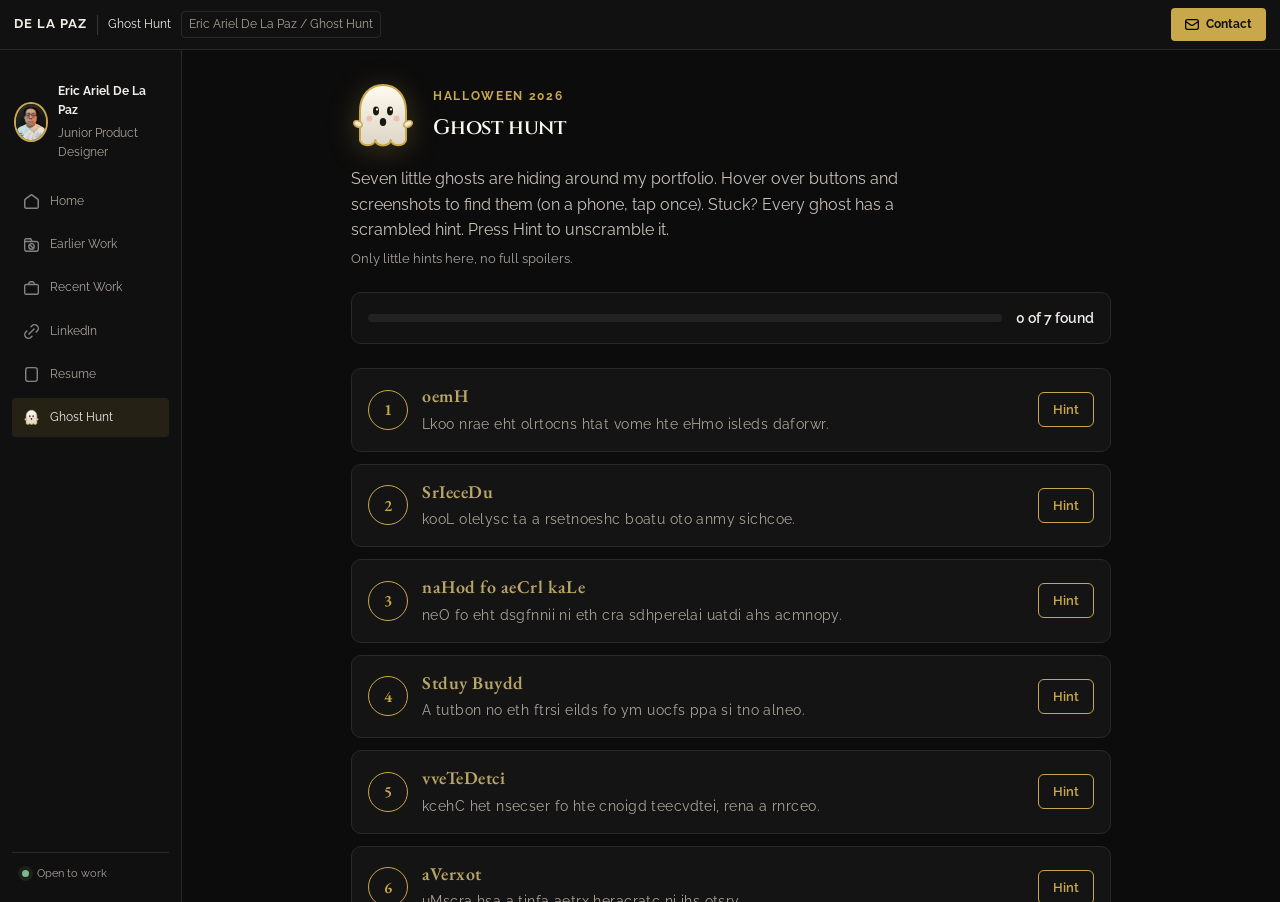
==== commit c5d9e126: "Halloween ghost hunt" ====
--- a/halloween/index.html
+++ b/halloween/index.html
@@ -3,14 +3,13 @@
 <head>
 <meta charset="UTF-8">
 <meta name="viewport" content="width=device-width, initial-scale=1">
-<title>Halloween Ghost Hunt · Eric Ariel De La Paz</title>
+<title>Ghost Hunt · Eric Ariel De La Paz</title>
 <meta name="description" content="Seven little ghosts are hiding around my portfolio. Spoilers inside: this page shows where every one of them is.">
 <meta name="robots" content="noindex">
 <link rel="icon" type="image/png" href="../assets/images/profile.png">
 <link rel="stylesheet" href="../assets/css/style.css">
 <style>
-  body.hw-page{ display:block; min-height:100vh; height:auto; overflow:auto; background:#0b0b0b; color:#f0ede8; font-family:'Raleway',Inter,sans-serif; }
-  .hw-wrapper{ max-width:760px; margin:0 auto; padding:56px 20px 72px; }
+  .hw-wrapper{ max-width:760px; margin:0 auto; }
   .hw-top{ display:flex; align-items:center; gap:18px; margin-bottom:10px; }
   .hw-top img{ width:64px; height:72px; flex:none; filter:drop-shadow(0 4px 14px rgba(201,168,76,.25)); animation:hw-bob 3.2s ease-in-out infinite; }
   @keyframes hw-bob{ 0%,100%{ transform:translateY(0) } 50%{ transform:translateY(-6px) } }
@@ -38,9 +37,10 @@
   .hw-item.is-found .hw-badge{ display:inline-block; }
   .hw-foot{ margin-top:30px; display:flex; flex-wrap:wrap; gap:16px 24px; align-items:center; justify-content:space-between; color:#aaa39b; font-size:13px; }
   .hw-foot a{ color:#c9a84c; font-weight:600; text-decoration:none; }
+  .workspace-rail nav a.hw-nav span img{ filter:none; width:16px; height:18px; opacity:.9; }
+  .workspace-rail nav a.hw-nav.is-active span img{ filter:none; opacity:1; }
   .hw-foot button{ padding:0; border:0; background:none; color:#aaa39b; font:inherit; text-decoration:underline; cursor:pointer; }
   @media (max-width:560px){
-    .hw-wrapper{ padding:36px 16px 56px; }
     .hw-item{ grid-template-columns:36px 1fr; }
     .hw-num{ width:36px; height:36px; }
     .hw-item h2{ grid-row:1; grid-column:2; }
@@ -49,8 +49,28 @@
   }
 </style>
 </head>
-<body class="hw-page">
-<main class="hw-wrapper">
+<body class="workspace-page">
+<div class="workspace-toolbar">
+  <div class="file-identity"><strong>DE LA PAZ</strong><span class="toolbar-divider"></span><span>Ghost Hunt</span><small>Eric Ariel De La Paz / Ghost Hunt</small></div>
+  <div class="toolbar-actions"><a class="toolbar-button toolbar-contact" href="mailto:ericforall247@gmail.com"><img src="../assets/icons/mail-01.svg" alt="" aria-hidden="true">Contact</a></div>
+</div>
+<div class="workspace-shell">
+  <aside class="workspace-rail" aria-label="Portfolio files">
+    <div class="rail-profile"><img src="../assets/images/profile.png" alt=""><div><strong>Eric Ariel De La Paz</strong><small>Junior Product Designer</small></div></div>
+    <nav>
+      <a href="../index.html#hero"><span><img src="../assets/icons/home-01.svg" alt="" aria-hidden="true"></span>Home</a>
+      <a href="../index.html#previous"><span><img src="../assets/icons/folder-closed.svg" alt="" aria-hidden="true"></span>Earlier Work</a>
+      <a href="../index.html#current"><span><img src="../assets/icons/briefcase-01.svg" alt="" aria-hidden="true"></span>Recent Work</a>
+      <a href="https://www.linkedin.com/in/eric-ariel-de-la-paz/" target="_blank" rel="noopener"><span><img src="../assets/icons/link-01.svg" alt="" aria-hidden="true"></span>LinkedIn</a>
+      <a href="../assets/Eric_De_La_Paz_Resume.pdf" target="_blank" rel="noopener"><span><img src="../assets/icons/file-01.svg" alt="" aria-hidden="true"></span>Resume</a>
+      <a class="hw-nav is-active" href="./" aria-current="page"><span><img src="../assets/images/ghost.svg" alt="" aria-hidden="true"></span>Ghost Hunt</a>
+    </nav>
+    <div class="rail-footer"><span class="status-dot"></span><span>Open to work</span></div>
+  </aside>
+  <main class="workspace-main" id="workspace-main">
+    <section class="workspace-file is-visible" aria-label="Ghost Hunt">
+      <div class="workspace-content">
+<div class="hw-wrapper">
   <div class="hw-top">
     <img src="../assets/images/ghost.svg" alt="">
     <div>
@@ -122,7 +142,11 @@
     <a href="../index.html#hero">&larr; Back to the portfolio</a>
     <button type="button" data-reset>Reset my found ghosts</button>
   </div>
-</main>
+</div>
+      </div>
+    </section>
+  </main>
+</div>
 <script>
 (function () {
   var FOUND = 'hw-found', HINTS = 'hw-hints', TOTAL = 7;
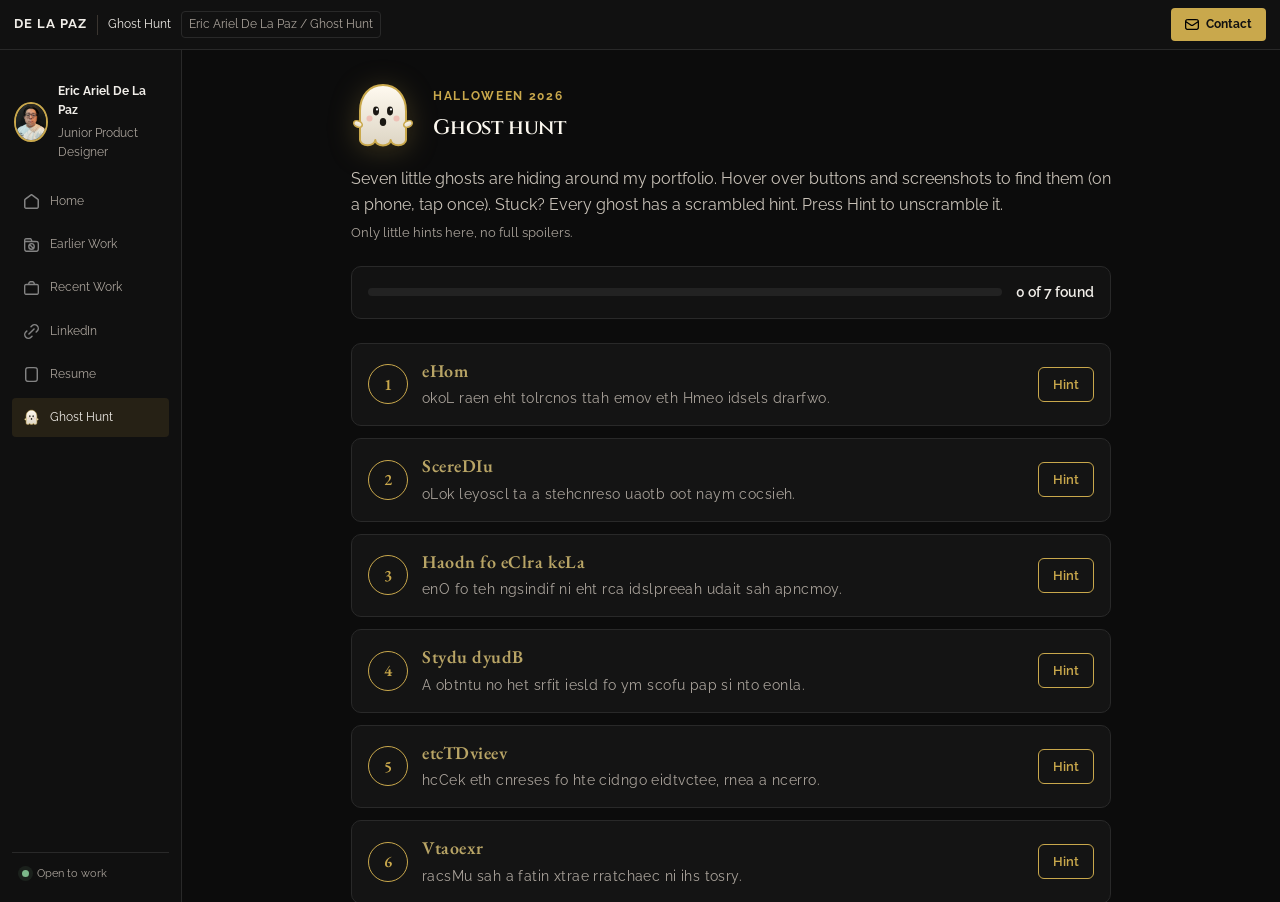
==== commit 7779bb22: "Halloween ghost hunt" ====
--- a/halloween/index.html
+++ b/halloween/index.html
@@ -15,7 +15,7 @@
   @keyframes hw-bob{ 0%,100%{ transform:translateY(0) } 50%{ transform:translateY(-6px) } }
   .hw-eyebrow{ margin:0 0 6px; color:#c9a84c; font-size:12px; font-weight:700; letter-spacing:.14em; text-transform:uppercase; }
   .hw-page h1{ margin:0; font-family:'EB Garamond',Georgia,serif; font-weight:600; font-size:clamp(30px,6vw,44px); line-height:1.1; color:#fbf7ee; }
-  .hw-lede{ margin:14px 0 6px; color:#c9c2b8; font-size:16px; line-height:1.6; max-width:58ch; }
+  .hw-lede{ margin:14px 0 6px; color:#c9c2b8; font-size:16px; line-height:1.6; max-width:none; }
   .hw-spoiler{ margin:0 0 22px; color:#aaa39b; font-size:13px; }
   .hw-progress{ display:flex; align-items:center; gap:14px; margin:0 0 24px; padding:14px 16px; border:1px solid #292929; border-radius:10px; background:#121212; }
   .hw-bar{ flex:1; height:8px; border-radius:99px; background:#222; overflow:hidden; }
@@ -35,7 +35,7 @@
   .hw-item h2 .is-scrambled{ color:#b9a566; }
   .hw-badge{ display:none; margin-left:8px; padding:2px 8px; border-radius:99px; background:#6f8f6b; color:#0b0b0b; font:700 10px Raleway,sans-serif; letter-spacing:.06em; text-transform:uppercase; vertical-align:middle; }
   .hw-item.is-found .hw-badge{ display:inline-block; }
-  .hw-foot{ margin-top:30px; display:flex; flex-wrap:wrap; gap:16px 24px; align-items:center; justify-content:space-between; color:#aaa39b; font-size:13px; }
+  .hw-foot{ margin-top:30px; display:flex; flex-wrap:wrap; gap:16px 24px; align-items:center; justify-content:flex-end; color:#aaa39b; font-size:13px; }
   .hw-foot a{ color:#c9a84c; font-weight:600; text-decoration:none; }
   .workspace-rail nav a.hw-nav span img{ filter:none; width:16px; height:18px; opacity:.9; }
   .workspace-rail nav a.hw-nav.is-active span img{ filter:none; opacity:1; }
@@ -139,7 +139,6 @@
   </ol>
 
   <div class="hw-foot">
-    <a href="../index.html#hero">&larr; Back to the portfolio</a>
     <button type="button" data-reset>Reset my found ghosts</button>
   </div>
 </div>
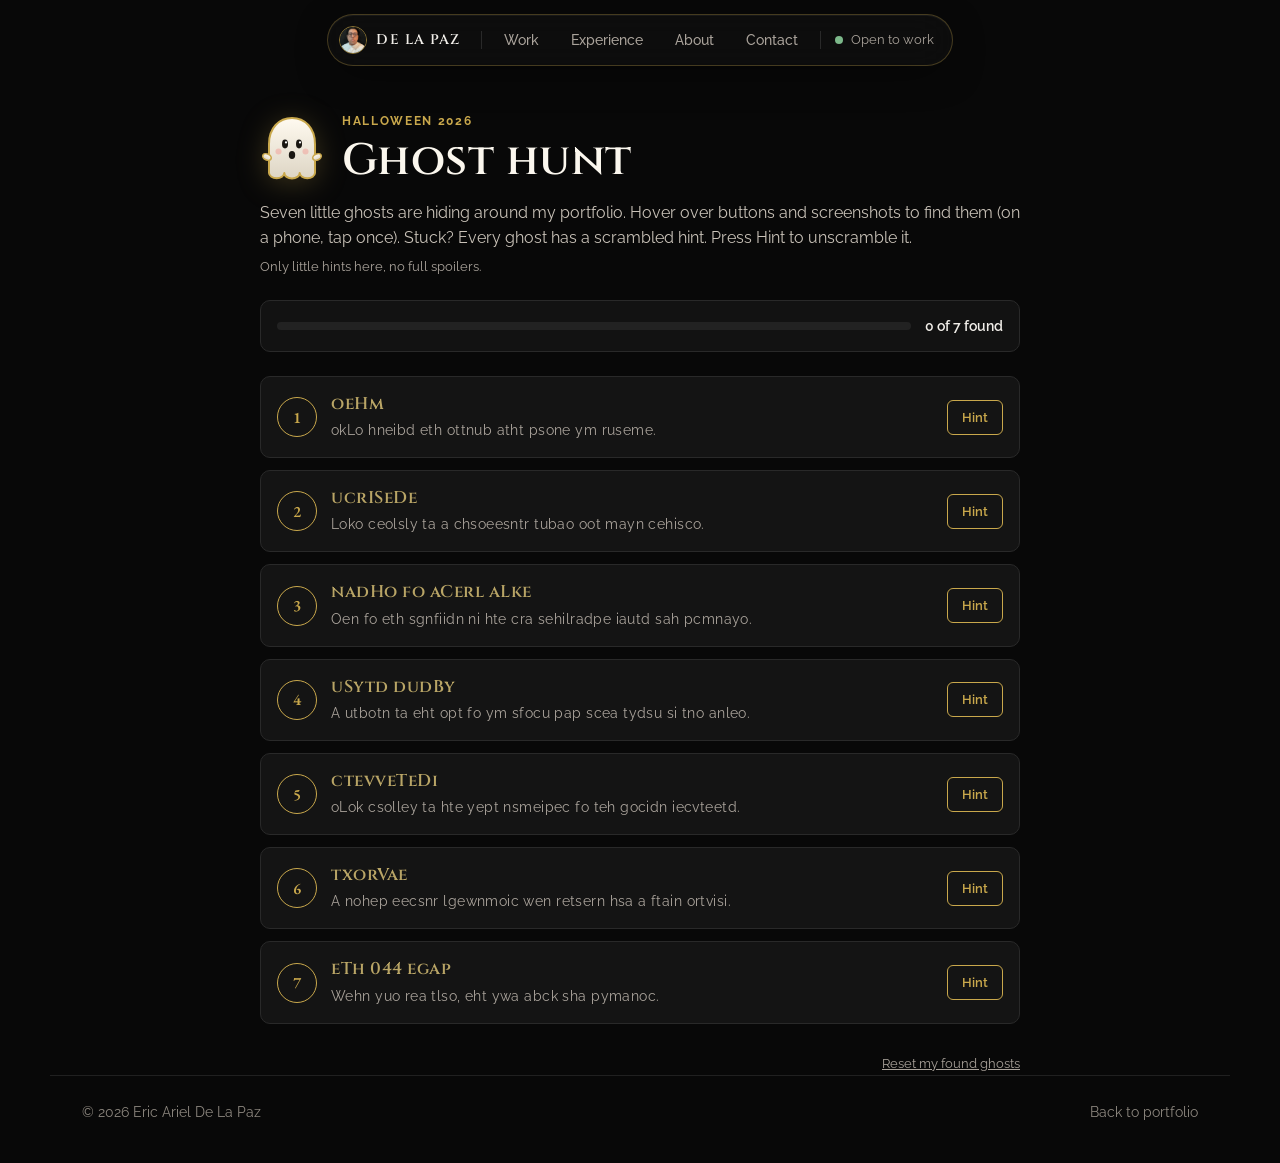
==== commit c194a175: "update 3.0.5" ====
--- a/halloween/index.html
+++ b/halloween/index.html
@@ -8,13 +8,14 @@
 <meta name="robots" content="noindex">
 <link rel="icon" type="image/png" href="../assets/images/profile.png">
 <link rel="stylesheet" href="../assets/css/style.css">
+<link rel="stylesheet" href="../assets/css/scroll.css">
 <style>
   .hw-wrapper{ max-width:760px; margin:0 auto; }
   .hw-top{ display:flex; align-items:center; gap:18px; margin-bottom:10px; }
   .hw-top img{ width:64px; height:72px; flex:none; filter:drop-shadow(0 4px 14px rgba(201,168,76,.25)); animation:hw-bob 3.2s ease-in-out infinite; }
   @keyframes hw-bob{ 0%,100%{ transform:translateY(0) } 50%{ transform:translateY(-6px) } }
   .hw-eyebrow{ margin:0 0 6px; color:#c9a84c; font-size:12px; font-weight:700; letter-spacing:.14em; text-transform:uppercase; }
-  .hw-page h1{ margin:0; font-family:'EB Garamond',Georgia,serif; font-weight:600; font-size:clamp(30px,6vw,44px); line-height:1.1; color:#fbf7ee; }
+  .hw-page h1{ margin:0; font-family:Cinzel,Georgia,serif; font-weight:600; font-size:clamp(30px,6vw,44px); line-height:1.1; color:#fbf7ee; }
   .hw-lede{ margin:14px 0 6px; color:#c9c2b8; font-size:16px; line-height:1.6; max-width:none; }
   .hw-spoiler{ margin:0 0 22px; color:#aaa39b; font-size:13px; }
   .hw-progress{ display:flex; align-items:center; gap:14px; margin:0 0 24px; padding:14px 16px; border:1px solid #292929; border-radius:10px; background:#121212; }
@@ -25,7 +26,7 @@
   .hw-item{ display:grid; grid-template-columns:40px 1fr auto; gap:6px 14px; align-items:center; padding:16px; border:1px solid #292929; border-radius:10px; background:#141414; }
   .hw-item.is-found{ border-color:#6f8f6b; }
   .hw-num{ grid-row:1 / span 2; display:grid; place-items:center; width:40px; height:40px; border-radius:50%; border:1px solid #c9a84c; color:#c9a84c; font:600 16px 'EB Garamond',serif; }
-  .hw-item h2{ margin:0; font:600 18px/1.25 'EB Garamond',Georgia,serif; color:#fbf7ee; }
+  .hw-item h2{ margin:0; font:600 17px/1.25 Cinzel,Georgia,serif; color:#fbf7ee; }
   .hw-item p{ margin:0; grid-column:2; color:#aaa39b; font-size:14px; line-height:1.5; }
   .hw-go{ grid-column:3; grid-row:1 / span 2; padding:9px 14px; border:1px solid #c9a84c; border-radius:6px; color:#c9a84c; font-size:13px; font-weight:600; white-space:nowrap; text-decoration:none; }
   button.hw-go{ background:none; font-family:inherit; cursor:pointer; }
@@ -37,8 +38,6 @@
   .hw-item.is-found .hw-badge{ display:inline-block; }
   .hw-foot{ margin-top:30px; display:flex; flex-wrap:wrap; gap:16px 24px; align-items:center; justify-content:flex-end; color:#aaa39b; font-size:13px; }
   .hw-foot a{ color:#c9a84c; font-weight:600; text-decoration:none; }
-  .workspace-rail nav a.hw-nav span img{ filter:none; width:16px; height:18px; opacity:.9; }
-  .workspace-rail nav a.hw-nav.is-active span img{ filter:none; opacity:1; }
   .hw-foot button{ padding:0; border:0; background:none; color:#aaa39b; font:inherit; text-decoration:underline; cursor:pointer; }
   @media (max-width:560px){
     .hw-item{ grid-template-columns:36px 1fr; }
@@ -49,27 +48,20 @@
   }
 </style>
 </head>
-<body class="workspace-page">
-<div class="workspace-toolbar">
-  <div class="file-identity"><strong>DE LA PAZ</strong><span class="toolbar-divider"></span><span>Ghost Hunt</span><small>Eric Ariel De La Paz / Ghost Hunt</small></div>
-  <div class="toolbar-actions"><a class="toolbar-button toolbar-contact" href="mailto:ericforall247@gmail.com"><img src="../assets/icons/mail-01.svg" alt="" aria-hidden="true">Contact</a></div>
-</div>
-<div class="workspace-shell">
-  <aside class="workspace-rail" aria-label="Portfolio files">
-    <div class="rail-profile"><img src="../assets/images/profile.png" alt=""><div><strong>Eric Ariel De La Paz</strong><small>Junior Product Designer</small></div></div>
-    <nav>
-      <a href="../index.html#hero"><span><img src="../assets/icons/home-01.svg" alt="" aria-hidden="true"></span>Home</a>
-      <a href="../index.html#previous"><span><img src="../assets/icons/folder-closed.svg" alt="" aria-hidden="true"></span>Earlier Work</a>
-      <a href="../index.html#current"><span><img src="../assets/icons/briefcase-01.svg" alt="" aria-hidden="true"></span>Recent Work</a>
-      <a href="https://www.linkedin.com/in/eric-ariel-de-la-paz/" target="_blank" rel="noopener"><span><img src="../assets/icons/link-01.svg" alt="" aria-hidden="true"></span>LinkedIn</a>
-      <a href="../assets/Eric_De_La_Paz_Resume.pdf" target="_blank" rel="noopener"><span><img src="../assets/icons/file-01.svg" alt="" aria-hidden="true"></span>Resume</a>
-      <a class="hw-nav is-active" href="./" aria-current="page"><span><img src="../assets/images/ghost.svg" alt="" aria-hidden="true"></span>Ghost Hunt</a>
-    </nav>
-    <div class="rail-footer"><span class="status-dot"></span><span>Open to work</span></div>
-  </aside>
-  <main class="workspace-main" id="workspace-main">
-    <section class="workspace-file is-visible" aria-label="Ghost Hunt">
-      <div class="workspace-content">
+<body class="sx-page hw-page">
+<header class="sx-nav-wrap">
+  <nav class="sx-nav" aria-label="Primary">
+    <a class="sx-brand" href="../index.html" aria-label="Eric Ariel De La Paz, home"><img src="../assets/images/profile.png" alt="" width="28" height="28"><span>De La Paz</span></a>
+    <span class="sx-nav-sep" aria-hidden="true"></span>
+    <a href="../index.html#work">Work</a>
+    <a href="../index.html#experience">Experience</a>
+    <a href="../index.html#about">About</a>
+    <a href="../index.html#contact">Contact</a>
+    <span class="sx-nav-sep" aria-hidden="true"></span>
+    <span class="sx-status"><i class="sx-dot" aria-hidden="true"></i><span>Open to work</span></span>
+  </nav>
+</header>
+<main class="sx-main"><div class="sx-wrap">
 <div class="hw-wrapper">
   <div class="hw-top">
     <img src="../assets/images/ghost.svg" alt="">
@@ -91,43 +83,43 @@
       <span class="hw-num">1</span>
       <h2><span data-scramble="Home">Home</span> <span class="hw-badge">Found</span></h2>
       <button class="hw-go" type="button" data-reveal>Hint</button>
-      <a class="hw-go" href="../index.html#hero" hidden>Take me there</a>
-      <p class="hw-hint" data-scramble="Look near the controls that move the Home slides forward.">Look near the controls that move the Home slides forward.</p>
+      <a class="hw-go" href="../index.html#top" hidden>Take me there</a>
+      <p class="hw-hint" data-scramble="Look behind the button that opens my resume.">Look behind the button that opens my resume.</p>
     </li>
     <li class="hw-item" data-ghost="secureid">
       <span class="hw-num">2</span>
       <h2><span data-scramble="SecureID">SecureID</span> <span class="hw-badge">Found</span></h2>
       <button class="hw-go" type="button" data-reveal>Hint</button>
-      <a class="hw-go" href="../case-studies/secureid.html#slide-5" hidden>Take me there</a>
+      <a class="hw-go" href="../case-studies/secureid.html#section-4" hidden>Take me there</a>
       <p class="hw-hint" data-scramble="Look closely at a screenshot about too many choices.">Look closely at a screenshot about too many choices.</p>
     </li>
     <li class="hw-item" data-ghost="honda">
       <span class="hw-num">3</span>
       <h2><span data-scramble="Honda of Clear Lake">Honda of Clear Lake</span> <span class="hw-badge">Found</span></h2>
       <button class="hw-go" type="button" data-reveal>Hint</button>
-      <a class="hw-go" href="../case-studies/honda.html#slide-5" hidden>Take me there</a>
+      <a class="hw-go" href="../case-studies/honda.html#section-4" hidden>Take me there</a>
       <p class="hw-hint" data-scramble="One of the findings in the car dealership audit has company.">One of the findings in the car dealership audit has company.</p>
     </li>
     <li class="hw-item" data-ghost="study-buddy">
       <span class="hw-num">4</span>
       <h2><span data-scramble="Study Buddy">Study Buddy</span> <span class="hw-badge">Found</span></h2>
       <button class="hw-go" type="button" data-reveal>Hint</button>
-      <a class="hw-go" href="../case-studies/study-buddy.html#slide-1" hidden>Take me there</a>
-      <p class="hw-hint" data-scramble="A button on the first slide of my focus app is not alone.">A button on the first slide of my focus app is not alone.</p>
+      <a class="hw-go" href="../case-studies/study-buddy.html" hidden>Take me there</a>
+      <p class="hw-hint" data-scramble="A button at the top of my focus app case study is not alone.">A button at the top of my focus app case study is not alone.</p>
     </li>
     <li class="hw-item" data-ghost="devtective">
       <span class="hw-num">5</span>
       <h2><span data-scramble="DevTective">DevTective</span> <span class="hw-badge">Found</span></h2>
       <button class="hw-go" type="button" data-reveal>Hint</button>
-      <a class="hw-go" href="../case-studies/devtective.html#slide-5" hidden>Take me there</a>
-      <p class="hw-hint" data-scramble="Check the screens of the coding detective, near a corner.">Check the screens of the coding detective, near a corner.</p>
+      <a class="hw-go" href="../case-studies/devtective.html#section-5" hidden>Take me there</a>
+      <p class="hw-hint" data-scramble="Look closely at the type specimen of the coding detective.">Look closely at the type specimen of the coding detective.</p>
     </li>
     <li class="hw-item" data-ghost="vextaro">
       <span class="hw-num">6</span>
       <h2><span data-scramble="Vextaro">Vextaro</span> <span class="hw-badge">Found</span></h2>
       <button class="hw-go" type="button" data-reveal>Hint</button>
-      <a class="hw-go" href="../case-studies/vextaro.html#slide-3" hidden>Take me there</a>
-      <p class="hw-hint" data-scramble="Marcus has a faint extra character in his story.">Marcus has a faint extra character in his story.</p>
+      <a class="hw-go" href="../case-studies/vextaro.html#section-4" hidden>Take me there</a>
+      <p class="hw-hint" data-scramble="A phone screen welcoming new renters has a faint visitor.">A phone screen welcoming new renters has a faint visitor.</p>
     </li>
     <li class="hw-item" data-ghost="404">
       <span class="hw-num">7</span>
@@ -142,13 +134,11 @@
     <button type="button" data-reset>Reset my found ghosts</button>
   </div>
 </div>
-      </div>
-    </section>
-  </main>
-</div>
+</div></main>
+<footer class="sx-footer sx-wrap"><span>© 2026 Eric Ariel De La Paz</span><div><a href="../index.html">Back to portfolio</a></div></footer>
 <script>
 (function () {
-  var FOUND = 'hw-found', HINTS = 'hw-hints', TOTAL = 7;
+  var FOUND = 'hw-found-2', HINTS = 'hw-hints-2', TOTAL = 7;
   var reduced = window.matchMedia && window.matchMedia('(prefers-reduced-motion: reduce)').matches;
   var LETTERS = 'abcdefghijklmnopqrstuvwxyzABCDEFGHIJKLMNOPQRSTUVWXYZ';
   function read(key) { try { return JSON.parse(localStorage.getItem(key) || '[]'); } catch (e) { return []; } }
--- a/assets/css/style.css
+++ b/assets/css/style.css
@@ -494,9 +494,9 @@
 .hero-slide.is-active{ display:flex; animation:presentation-in .25s ease both; }
 .hero-slide-top{ display:flex; align-items:center; gap:18px; color:#c9a84c; font-size:12px; letter-spacing:.16em; }
 .hero-slide-top i{ width:305px; height:1px; background:#c9a84c; }
-.hero-slide h1{ max-width:850px; margin:18px 0 0; color:#f0ede8; font:600 clamp(22px,2.6vw,34px)/1.2 Cinzel,serif; letter-spacing:.01em; }
+.hero-slide h1,.hero-slide .hero-title{ max-width:850px; margin:18px 0 0; color:#f0ede8; font:600 clamp(22px,2.6vw,34px)/1.2 Cinzel,serif; letter-spacing:.01em; }
 .hero-slide-footer{ display:flex; align-items:end; justify-content:space-between; gap:24px; margin-top:auto; }
-.hero-slide-footer div{ display:grid; max-width:620px; }.hero-slide-footer strong{ display:block; color:#f0ede8; font:400 19px/1.6 'Raleway', sans-serif; text-align:left; font-weight:500; }.hero-slide-footer small{ color:#aaa39b; font-size:9px; letter-spacing:.1em; }.hero-slide-footer em{ display:none; }
+.hero-slide-footer > div{ display:grid; max-width:620px; }.hero-slide-footer strong{ display:block; color:#f0ede8; font:400 19px/1.6 'Raleway', sans-serif; text-align:left; font-weight:500; }.hero-slide-footer small{ color:#aaa39b; font-size:9px; letter-spacing:.1em; }.hero-slide-footer em{ display:none; }
 .hero-controls{ display:flex; align-items:center; gap:10px; height:48px; padding:8px 24px; border-top:1px solid #292929; background:#111; }
 .hero-controls button{ width:30px; height:30px; border:1px solid #3a3530; border-radius:4px; color:#f0ede8; background:#171717; cursor:pointer; }.hero-controls button:hover{ border-color:#c9a84c; color:#c9a84c; }
 .hero-progress{ width:180px; height:2px; background:#292929; }.hero-progress span{ display:block; height:100%; width:0; background:#c9a84c; transition:width .2s ease; }.hero-hint{ margin-left:auto; color:#aaa39b; font-size:10px; }
@@ -716,3 +716,95 @@
   .cs-hero .tagline{ font-size:16px; }
   .cs-section h2{ font-size:24px; }
 }
+
+/* Hero slide rich content */
+.hero-slide-body{ margin-top:22px; max-width:920px; color:#f0ede8; font:500 17px/1.55 Raleway,sans-serif; }
+.hero-bullets{ margin:0; padding:0; list-style:none; display:grid; gap:12px; }
+.hero-bullets li{ position:relative; padding-left:22px; }
+.hero-bullets li::before{ content:""; position:absolute; left:2px; top:.62em; width:7px; height:7px; background:#c9a84c; transform:rotate(45deg); }
+.hero-bullets .hero-note{ color:#aaa39b; font-size:14px; }
+.hero-link{ color:#c9a84c; font-weight:700; text-decoration:underline; text-underline-offset:3px; text-decoration-thickness:1px; }
+.hero-link:hover,.hero-link:focus-visible{ color:#e8c872; }
+.hero-edu{ display:grid; grid-template-columns:repeat(2,minmax(0,1fr)); gap:16px; }
+.hero-edu-card{ display:grid; gap:8px; padding:22px; border:1px solid #343434; border-radius:8px; background:#111; }
+.hero-edu-card span{ color:#c9a84c; font-size:11px; letter-spacing:.14em; }
+.hero-edu-card strong{ font:600 20px/1.3 Cinzel,serif; }
+.hero-edu-card small{ color:#aaa39b; font-size:14px; }
+.hero-flow{ margin:0; padding:0; list-style:none; display:grid; grid-template-columns:repeat(4,minmax(0,1fr)); gap:22px; counter-reset:none; }
+.hero-flow li{ position:relative; display:flex; flex-direction:column; gap:7px; padding:14px 12px; border:1px solid #343434; border-radius:8px; background:#111; }
+.hero-flow li:not(:last-child)::after{ content:"→"; position:absolute; right:-18px; top:14px; color:#c9a84c; font-size:16px; }
+.hero-flow b{ color:#c9a84c; font:600 12px Raleway,sans-serif; letter-spacing:.1em; margin-bottom:2px; }
+.hero-flow span{ padding:5px 8px; border-radius:4px; background:#1b1b1b; color:#f0ede8; font-size:13px; line-height:1.3; }
+.hero-flow-tools{ margin:16px 0 0; color:#aaa39b; font-size:14px; }
+.hero-contact-copy{ margin:0; max-width:700px; }
+.hero-cta{ display:flex; flex-wrap:wrap; gap:12px; margin-top:24px; }
+.hero-cta a{ padding:12px 20px; border-radius:6px; font:600 15px Raleway,sans-serif; text-decoration:none; }
+.hero-cta-primary{ background:#c9a84c; color:#0b0b0b; }
+.hero-cta-secondary{ border:1px solid #c9a84c; color:#c9a84c; }
+.hero-cta a:hover,.hero-cta a:focus-visible{ filter:brightness(1.15); }
+.hero-slide-rich{ overflow:auto; }
+@media (max-width:760px){
+  .hero-slide-body{ font-size:15px!important; }
+  .hero-flow,.hero-edu{ grid-template-columns:1fr!important; }
+  .hero-flow li:not(:last-child)::after{ content:"↓"; right:auto; left:12px; top:auto; bottom:-20px; }
+  .hero-flow{ gap:24px!important; }
+}
+
+/* Hero: single presentation, no bottom section */
+.workspace-file[data-page="hero"] .hero-workspace{ height:100%; min-height:520px; }
+@media(min-width:1001px){
+  .workspace-file[data-page="hero"].is-visible{ display:block; }
+  .workspace-file[data-page="hero"].is-visible .hero-workspace{ height:100%; }
+}
+/* AI workflow snake map */
+.hero-map{ grid-template-columns:repeat(3,minmax(0,1fr)); grid-auto-rows:auto; gap:34px 38px; margin-top:4px; }
+.hero-map li{ gap:6px; padding:14px 16px; background:#111; }
+.hero-map li b{ margin:0; font-size:12px; }
+.hero-map li strong{ font:600 15px/1.25 Raleway,sans-serif; color:#f0ede8; }
+.hero-map li span{ padding:0; background:none; color:#d9d3ca; font-size:12.5px; line-height:1.4; }
+.hero-map li em{ font-style:normal; color:#aaa39b; font-size:12px; line-height:1.4; padding-top:6px; border-top:1px dashed #3a3a3a; }
+.hero-map li em i{ font-style:normal; color:#c9a84c; font-weight:600; }
+.hero-map li:nth-child(4){ grid-column:3; grid-row:2; }
+.hero-map li:nth-child(5){ grid-column:2; grid-row:2; }
+.hero-map li:nth-child(6){ grid-column:1; grid-row:2; }
+.hero-map li:nth-child(1)::after,.hero-map li:nth-child(2)::after{ content:"→"; right:-30px; top:50%; transform:translateY(-50%); font-size:20px; }
+.hero-map li:nth-child(3)::after{ content:"↓"; right:auto; left:50%; top:auto; bottom:-30px; transform:translateX(-50%); font-size:20px; }
+.hero-map li:nth-child(4)::after,.hero-map li:nth-child(5)::after{ content:"←"; position:absolute; right:auto; left:-30px; top:50%; transform:translateY(-50%); font-size:20px; color:#c9a84c; }
+.hero-map li:nth-child(6)::after{ content:none; }
+.hero-map li:nth-child(6){ border-color:#c9a84c; }
+@media (max-width:760px){
+  .hero-map{ grid-template-columns:1fr!important; gap:30px!important; }
+  .hero-map li:nth-child(n){ grid-column:auto; grid-row:auto; }
+  .hero-map li:nth-child(n)::after{ content:"↓"; position:absolute; left:50%; right:auto; top:auto; bottom:-27px; transform:translateX(-50%); font-size:18px; color:#c9a84c; }
+  .hero-map li:nth-child(6)::after{ content:none; }
+}
+
+/* Home toolbar matches the case-study pages (48px) so the slide rail and bottom bar reach the screen bottom */
+@media(min-width:761px){
+  .workspace-page .workspace-toolbar{ height:48px; min-height:48px; padding:0 14px; box-sizing:border-box; }
+  .workspace-page .workspace-shell{ height:calc(100vh - 48px); }
+}
+
+/* Home: no page scroll */
+.workspace-file[data-page="hero"]{ overflow:hidden; }
+@media(min-width:1001px) and (max-height:820px){ .hero-thumb{ min-height:52px; margin-bottom:6px; padding:7px 8px; } }
+
+/* Share / Contact hover motion */
+.toolbar-button{ position:relative; transition:transform .18s ease, box-shadow .18s ease, background-color .18s ease, color .18s ease; }
+.toolbar-button:hover,.toolbar-button:focus-visible{ transform:translateY(-3px) scale(1.06); background:#f0cf74; box-shadow:0 6px 18px rgba(201,168,76,.55), 0 0 0 2px rgba(240,207,116,.45); }
+.toolbar-button:active{ transform:translateY(0) scale(.97); box-shadow:0 0 0 2px rgba(240,207,116,.45); }
+.toolbar-button img{ transition:transform .18s ease; }
+.toolbar-button:hover img,.toolbar-button:focus-visible img{ transform:translateY(-1px) rotate(-8deg) scale(1.15); }
+@media (prefers-reduced-motion:reduce){ .toolbar-button,.toolbar-button img{ transition:none; } .toolbar-button:hover{ transform:none; } }
+
+/* AI workflow: highlight on hover only */
+.hero-map li:nth-child(6){ border-color:#343434; }
+.hero-map li{ transition:border-color .18s ease, background-color .18s ease, transform .18s ease, box-shadow .18s ease; }
+.hero-map li:hover{ border-color:#c9a84c; background:#1b1810; transform:translateY(-3px); box-shadow:0 8px 20px rgba(0,0,0,.5), 0 0 0 1px rgba(201,168,76,.35); }
+
+/* Case-study cover: key numbers at a glance */
+.cs-glance{ grid-template-columns:repeat(3,minmax(0,1fr)); gap:10px; margin:18px 0 6px; }
+.cs-glance .impact-stat{ padding:12px 14px; }
+.cs-glance .impact-stat .n{ font-size:24px; line-height:1.1; }
+.cs-glance .impact-stat .l{ font-size:11.5px; line-height:1.35; }
+@media(max-width:700px){ .cs-glance{ grid-template-columns:1fr; } }
--- a/assets/css/scroll.css
+++ b/assets/css/scroll.css
@@ -0,0 +1,196 @@
+/* ============================================================
+   Scrolling portfolio layer (home + case studies)
+   Uses the tokens from style.css: --bg, --gold, --text, accents.
+   ============================================================ */
+html{ scroll-behavior:smooth; scroll-padding-top:96px; }
+@media (prefers-reduced-motion:reduce){ html{ scroll-behavior:auto; } }
+.sx-page{ height:auto; overflow:visible; min-height:100vh; padding-bottom:0; }
+.sx-wrap{ width:100%; max-width:1180px; margin:0 auto; padding:0 32px; }
+.sx-skip{ position:absolute; left:-999px; top:8px; z-index:200; padding:8px 14px; background:var(--gold); color:#1a1408; border-radius:6px; font-weight:600; }
+.sx-skip:focus{ left:12px; }
+
+/* ---------- Floating frosted pill nav ---------- */
+.sx-nav-wrap{ position:fixed; top:14px; left:0; right:0; z-index:100; display:flex; justify-content:center; padding:0 12px; pointer-events:none; }
+.sx-nav{ pointer-events:auto; display:flex; align-items:center; gap:4px; padding:6px 10px 6px 8px; border:1px solid rgba(217,172,84,.22); border-radius:999px;
+  background:rgba(18,15,11,.55); -webkit-backdrop-filter:blur(18px) saturate(150%); backdrop-filter:blur(18px) saturate(150%);
+  box-shadow:0 10px 40px -12px rgba(0,0,0,.7), 0 1px 0 rgba(255,255,255,.05) inset; }
+.sx-nav a{ padding:8px 14px; border-radius:999px; font-size:14px; font-weight:500; color:var(--text-dim); transition:background-color .18s ease,color .18s ease; white-space:nowrap; }
+.sx-nav a:hover,.sx-nav a:focus-visible{ color:var(--text); background:rgba(255,255,255,.07); }
+.sx-nav a.is-active{ color:var(--gold-bright); background:rgba(217,172,84,.14); }
+.sx-nav .sx-brand{ display:flex; align-items:center; gap:9px; padding:3px 12px 3px 3px; color:var(--text); font-family:Cinzel,Georgia,serif; font-size:17px; font-weight:600; }
+.sx-brand img{ width:28px; height:28px; border-radius:50%; object-fit:cover; border:1px solid var(--gold-dim); }
+.sx-nav-sep{ width:1px; height:18px; background:rgba(255,255,255,.12); margin:0 4px; }
+.sx-status{ display:flex; align-items:center; gap:8px; padding:0 8px 0 6px; font-size:12.5px; color:var(--text-dim); white-space:nowrap; }
+.sx-dot{ position:relative; display:inline-block; width:8px; height:8px; border-radius:50%; background:var(--ok); flex:none; }
+.sx-dot::after{ content:""; position:absolute; inset:-4px; border-radius:50%; border:1.5px solid var(--ok); opacity:0; animation:sx-radar 2.2s ease-out infinite; }
+@keyframes sx-radar{ 0%{ transform:scale(.5); opacity:.8; } 100%{ transform:scale(1.5); opacity:0; } }
+@media (prefers-reduced-motion:reduce){ .sx-dot::after{ animation:none; } }
+.sx-back-link{ color:var(--gold-bright)!important; }
+
+/* ---------- Shared type ---------- */
+.sx-kicker{ display:flex; align-items:center; gap:10px; margin:0 0 14px; font:600 12px/1 'Inter',sans-serif; letter-spacing:.16em; text-transform:uppercase; color:var(--gold); }
+.sx-section .sx-wrap > h2,.sx-about h2,.sx-hero h1{ font-family:Cinzel,Georgia,serif; font-weight:600; color:#f0ede8; letter-spacing:.01em; }
+.sx-section .sx-wrap > h2,.sx-about h2{ font-size:clamp(26px,3.4vw,40px); line-height:1.2; max-width:24ch; }
+.sx-sub{ max-width:62ch; margin:16px 0 0; font-size:18px; line-height:1.65; color:var(--text-dim); }
+.sx-section{ padding:92px 0; border-top:1px solid var(--border-soft); }
+.sx-group{ margin:44px 0 16px; font:600 13px/1 'Inter',sans-serif; letter-spacing:.14em; text-transform:uppercase; color:var(--text-faint); }
+.sx-group:first-of-type{ margin-top:36px; }
+
+/* ---------- Buttons ---------- */
+.sx-cta{ display:flex; flex-wrap:wrap; gap:12px; margin-top:28px; }
+
+/* ---------- Hero ---------- */
+.sx-hero{ padding:150px 0 0; }
+.sx-hero-grid{ display:grid; grid-template-columns:minmax(0,1.55fr) minmax(0,.7fr); gap:56px; align-items:center; }
+.sx-hero h1{ font-size:clamp(32px,4.8vw,58px); line-height:1.12; margin:0; }
+.sx-lede{ margin:22px 0 0; max-width:52ch; font-size:20px; line-height:1.6; color:var(--text-dim); }
+.sx-badges{ display:flex; flex-wrap:wrap; gap:8px; margin:26px 0 0; padding:0; list-style:none; }
+.sx-badges li{ padding:7px 13px; border:1px solid var(--border); border-radius:999px; background:rgba(255,255,255,.025); font-size:13px; color:var(--text); }
+.sx-portrait{ margin:0; position:relative; }
+.sx-portrait::before{ content:""; position:absolute; inset:-18px; border-radius:36px; background:radial-gradient(60% 60% at 50% 40%,rgba(217,172,84,.22),transparent 70%); z-index:0; }
+.sx-portrait img{ position:relative; z-index:1; width:100%; max-width:340px; margin:0 0 0 auto; aspect-ratio:3/4; object-fit:cover; border-radius:28px; border:1px solid rgba(217,172,84,.35); box-shadow:var(--shadow-pop); }
+.sx-statbar{ display:grid; grid-template-columns:repeat(4,minmax(0,1fr)); gap:0; margin-top:72px; padding:0 32px; list-style:none; border-top:1px solid var(--border); }
+.sx-statbar li{ padding:26px 24px 30px 0; }
+.sx-statbar li + li{ padding-left:24px; border-left:1px solid var(--border-soft); }
+.sx-statbar b{ display:block; font:600 clamp(30px,3.6vw,44px)/1 Cinzel,Georgia,serif; color:var(--gold-bright); }
+.sx-statbar span{ display:block; margin-top:8px; font-size:13.5px; color:var(--text-dim); }
+
+/* ---------- Project cards (reuse the long-card style) ---------- */
+.sx-projects{ display:grid; gap:16px; }
+.sx-projects .workspace-card{ transition:transform .2s ease,border-color .2s ease; }
+.sx-projects .workspace-card:hover{ transform:translateY(-3px); border-color:var(--gold-dim); }
+
+/* ---------- Experience ---------- */
+.sx-exp{ display:grid; grid-template-columns:repeat(2,minmax(0,1fr)); gap:18px; margin-top:36px; }
+.sx-exp-card{ padding:28px; border:1px solid var(--border); border-radius:var(--radius); background:var(--card); box-shadow:var(--shadow-card); }
+.sx-exp-card header{ margin-bottom:18px; padding-bottom:16px; border-bottom:1px solid var(--border-soft); }
+.sx-exp-card h3{ font-size:24px; font-family:Cinzel,Georgia,serif; }
+.sx-exp-card header p{ margin:6px 0 0; color:var(--gold); font-size:13.5px; font-weight:500; }
+.sx-exp-card .hero-bullets{ font-size:15.5px; line-height:1.55; color:var(--text); }
+
+/* ---------- Process / skills visuals ---------- */
+#process .hero-flow,#skills .hero-flow{ margin-top:34px; }
+#process .hero-map li{ background:var(--card); }
+.sx-section .hero-flow-tools{ margin-top:22px; color:var(--text-dim); font-size:15px; }
+
+/* ---------- About / contact ---------- */
+.sx-about{ display:grid; grid-template-columns:minmax(0,1.2fr) minmax(0,1fr); gap:56px; }
+.sx-about .hero-edu{ grid-template-columns:1fr; margin-top:14px; }
+.sx-contact{ padding-bottom:110px; }
+.sx-contact h2{ max-width:none; }
+.sx-footer{ display:flex; justify-content:space-between; gap:16px; padding-top:26px; padding-bottom:40px; border-top:1px solid var(--border-soft); color:var(--text-faint); font-size:13.5px; }
+.sx-footer div{ display:flex; gap:18px; }
+.sx-footer a:hover{ color:var(--gold); }
+
+/* ---------- Reveal on scroll ---------- */
+.js .sx-reveal{ opacity:0; transform:translateY(18px); transition:opacity .6s ease,transform .6s ease; }
+.js .sx-reveal.is-in{ opacity:1; transform:none; }
+@media (prefers-reduced-motion:reduce){ .js .sx-reveal{ opacity:1; transform:none; transition:none; } }
+
+/* ============================================================
+   Case study pages
+   ============================================================ */
+.sx-case{ --accent:var(--gold); }
+.sx-case[data-accent="secureid"]{ --accent:var(--secureid); }
+.sx-case[data-accent="honda"]{ --accent:var(--honda); }
+.sx-case[data-accent="devtective"]{ --accent:var(--devtective); }
+.sx-case[data-accent="vextaro"]{ --accent:var(--vextaro); }
+.sx-case[data-accent="studybuddy"]{ --accent:var(--studybuddy); }
+.sx-progress{ position:fixed; top:0; left:0; height:3px; width:0; z-index:150; background:var(--accent); }
+.sx-main{ display:block; padding-top:112px; }
+.sx-case .cs-hero{ max-width:1180px; margin:0 auto; padding:0 32px 8px; border:0; background:none; }
+.sx-case .cs-hero::before{ content:none; }
+.sx-case .breadcrumb{ margin-bottom:22px; }
+.sx-case .cs-hero h1{ font-size:clamp(36px,5.6vw,64px); line-height:1.08; margin:0 0 16px; }
+.sx-case .cs-hero .tagline{ max-width:60ch; font-size:20px; line-height:1.6; }
+.sx-case .cs-badge-row span{ border-color:var(--accent); color:var(--accent); }
+.sx-case .cs-glance{ max-width:760px; }
+.sx-case .impact-stat .n{ color:var(--accent); }
+.sx-case .cs-meta{ margin-top:30px; padding:22px 0 0; border-top:1px solid var(--border); border-radius:0; background:none; display:grid; grid-template-columns:repeat(4,minmax(0,1fr)); gap:20px; }
+.sx-cover{ margin:36px 0 0; border:1px solid var(--border); border-radius:var(--radius); overflow:hidden; background:var(--card); }
+.sx-cover img{ width:100%; height:auto; max-height:320px; object-fit:cover; }
+.sx-case .cs-body{ max-width:1180px; margin:0 auto; padding:40px 32px 24px; counter-reset:sec; }
+.sx-case .cs-section{ counter-increment:sec; max-width:none; margin:0 0 76px; padding-top:44px; border-top:1px solid var(--border); }
+.sx-case .cs-section > h2{ max-width:30ch; font-size:clamp(24px,3vw,34px); line-height:1.2; margin-bottom:18px; }
+.sx-case .cs-section > h2::before,.sx-case .cs-split-text > h2::before{ content:"0" counter(sec); display:block; margin-bottom:12px; font:600 12px/1 'Inter',sans-serif; letter-spacing:.16em; text-transform:uppercase; color:var(--accent); }
+.sx-case .cs-section p,.sx-case .cs-section > ul{ max-width:68ch; }
+.sx-case .cs-split-text > h2{ font-size:clamp(24px,3vw,34px); line-height:1.2; margin-bottom:16px; }
+.sx-case .cs-nav-footer{ display:flex; justify-content:space-between; gap:14px; margin:20px 0 0; padding:28px 0 0; border-top:1px solid var(--border); }
+.sx-case .cs-nav-footer a{ padding:14px 20px; border:1px solid var(--border); border-radius:var(--radius-sm); background:var(--card); color:var(--text); font-weight:600; transition:border-color .18s ease,transform .18s ease; }
+.sx-case .cs-nav-footer a:hover{ border-color:var(--accent); color:var(--gold-bright); transform:translateY(-2px); }
+.sx-case > footer.container{ margin-top:56px!important; padding-bottom:40px; }
+.sx-rail{ position:fixed; right:18px; top:50%; transform:translateY(-50%); z-index:90; display:none; flex-direction:column; gap:6px; }
+.sx-rail a{ position:relative; display:block; width:12px; height:12px; }
+.sx-rail a::before{ content:""; position:absolute; inset:3px; border-radius:50%; background:var(--border); transition:background-color .2s ease,transform .2s ease; }
+.sx-rail a:hover::before,.sx-rail a.is-active::before{ background:var(--accent); transform:scale(1.5); }
+.sx-rail a span{ position:absolute; right:22px; top:50%; transform:translateY(-50%); padding:5px 10px; border-radius:6px; background:rgba(18,15,11,.9); border:1px solid var(--border); font-size:12px; color:var(--text); white-space:nowrap; opacity:0; pointer-events:none; transition:opacity .15s ease; }
+.sx-rail a:hover span,.sx-rail a:focus-visible span{ opacity:1; }
+@media (min-width:1280px){ .sx-rail{ display:flex; } }
+
+/* ---------- Responsive ---------- */
+@media (max-width:900px){
+  .sx-hero-grid{ grid-template-columns:1fr; gap:36px; }
+  .sx-portrait{ order:-1; max-width:200px; }
+  .sx-portrait img{ margin:0; max-width:200px; }
+  .sx-statbar{ grid-template-columns:repeat(2,minmax(0,1fr)); }
+  .sx-statbar li:nth-child(3){ padding-left:0; border-left:0; }
+  .sx-statbar li:nth-child(n+3){ border-top:1px solid var(--border-soft); }
+  .sx-exp,.sx-about{ grid-template-columns:1fr; gap:32px; }
+  .sx-case .cs-meta{ grid-template-columns:repeat(2,minmax(0,1fr)); }
+}
+@media (max-width:700px){
+  .sx-wrap,.sx-case .cs-hero,.sx-case .cs-body{ padding-left:18px; padding-right:18px; }
+  .sx-statbar{ padding:0 18px; }
+  .sx-hero{ padding-top:112px; }
+  .sx-section{ padding:64px 0; }
+  .sx-nav{ gap:0; padding:5px 6px; max-width:100%; overflow-x:auto; scrollbar-width:none; }
+  .sx-nav::-webkit-scrollbar{ display:none; }
+  .sx-nav a{ padding:8px 10px; font-size:13px; }
+  .sx-brand span,.sx-status span,.sx-nav-sep{ display:none; }
+  .sx-nav .sx-brand{ padding:3px 6px 3px 3px; }
+  .sx-status{ padding:0 8px; }
+  .sx-case .cs-nav-footer{ flex-direction:column; }
+  .sx-footer{ flex-direction:column; }
+}
+.sx-portrait img{ height:auto; }
+
+/* ============================================================
+   Old design system (workspace look): neutral panels, Cinzel + Raleway,
+   workspace gold, 4px-radius buttons. Project accent colors unchanged.
+   ============================================================ */
+.sx-page{
+  --bg:#080808; --bg-raised:#111; --panel:#111; --card:#151515; --card-hover:#1a1a1a;
+  --border:#292929; --border-soft:#202020;
+  --text:#f0ede8; --text-dim:#aaa39b; --text-faint:#8d877f;
+  --gold:#c9a84c; --gold-bright:#e0bf62; --gold-dim:#8d7634;
+  background:#080808; color:var(--text); font-family:'Raleway',Inter,sans-serif;
+}
+.sx-page h1,.sx-page h2,.sx-page h3{ font-family:Cinzel,Georgia,serif; color:#f0ede8; letter-spacing:.01em; }
+.sx-page .sx-kicker{ font-family:'Raleway',sans-serif; letter-spacing:.18em; }
+.sx-nav{ background:rgba(17,17,17,.62); border-color:rgba(201,168,76,.3); }
+.sx-nav .sx-brand{ font-family:Cinzel,Georgia,serif; font-size:14px; letter-spacing:.08em; text-transform:uppercase; }
+.sx-nav a,.sx-status{ font-family:'Raleway',sans-serif; }
+.sx-nav a.is-active{ background:rgba(201,168,76,.16); }
+.sx-badges li{ border-color:#2b2b2b; border-radius:4px; background:#111; font-family:'Raleway',sans-serif; }
+.sx-lede,.sx-sub{ font-family:'Raleway',sans-serif; }
+.sx-portrait::before{ background:radial-gradient(60% 60% at 50% 40%,rgba(201,168,76,.18),transparent 70%); }
+.sx-portrait img{ border-radius:12px; border-color:#343434; }
+.sx-statbar b{ font-family:Cinzel,Georgia,serif; color:var(--gold); font-weight:600; }
+.sx-exp-card{ background:#111; border-color:#292929; border-radius:10px; box-shadow:none; }
+.sx-exp-card:hover{ border-color:#8d7634; }
+.sx-exp-card header p{ color:var(--gold); }
+.sx-exp-card h3{ font-family:Cinzel,Georgia,serif; font-size:20px; }
+.sx-case .cs-nav-footer a,.sx-case .cs-section figure img{ border-radius:8px; }
+
+/* Buttons: same as the Share / Contact buttons (gold, 4px radius, lift + glow on hover) */
+.sx-btn{ display:inline-flex; align-items:center; gap:8px; padding:11px 20px; border:1px solid var(--gold); border-radius:999px; background:transparent; color:var(--gold); font:700 14px/1 'Raleway',sans-serif; cursor:pointer; transition:transform .18s ease,box-shadow .18s ease,background-color .18s ease,color .18s ease; }
+.sx-btn:hover,.sx-btn:focus-visible{ transform:translateY(-3px) scale(1.04); background:rgba(201,168,76,.14); color:#f0cf74; box-shadow:0 6px 18px rgba(201,168,76,.45),0 0 0 2px rgba(240,207,116,.35); }
+.sx-btn:active{ transform:none; box-shadow:none; }
+.sx-btn-primary{ background:var(--gold); color:#111; }
+.sx-btn-primary:hover,.sx-btn-primary:focus-visible{ background:#f0cf74; color:#111; }
+@media (prefers-reduced-motion:reduce){ .sx-btn{ transition:none; } .sx-btn:hover{ transform:none; } }
+
+
+.sx-hero .sx-cta{ gap:12px; }
+.hw-nav{ display:inline-flex; align-items:center; gap:6px; }
+.hw-nav img{ width:14px; height:16px; }
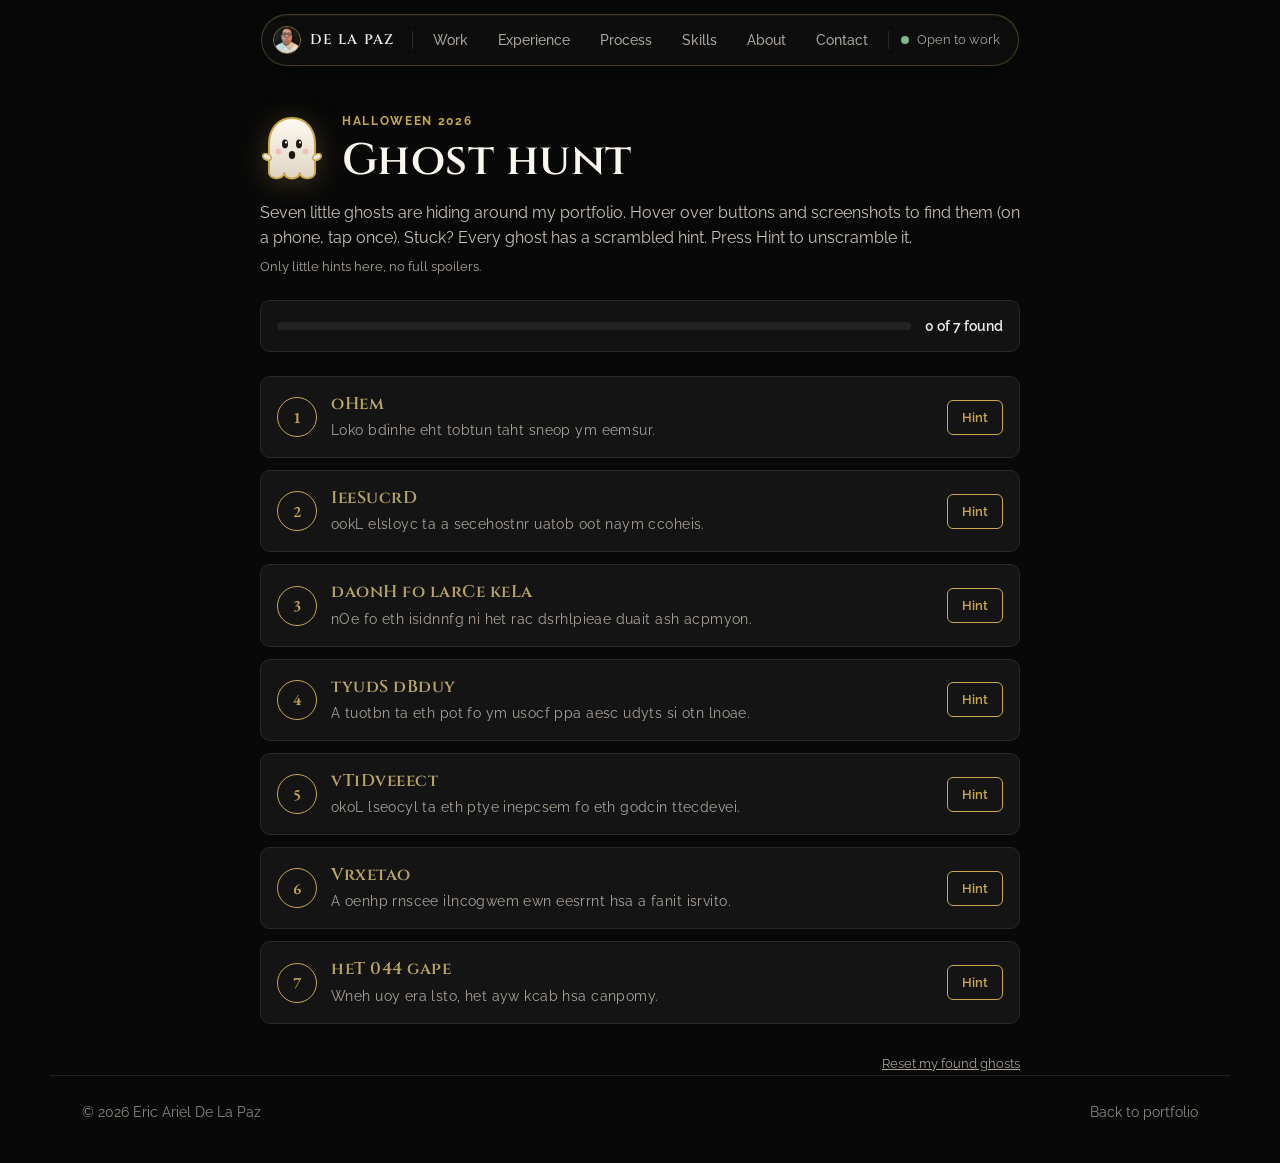
==== commit e2a524f8: "update 3.0.6" ====
--- a/halloween/index.html
+++ b/halloween/index.html
@@ -31,6 +31,14 @@
   .hw-go{ grid-column:3; grid-row:1 / span 2; padding:9px 14px; border:1px solid #c9a84c; border-radius:6px; color:#c9a84c; font-size:13px; font-weight:600; white-space:nowrap; text-decoration:none; }
   button.hw-go{ background:none; font-family:inherit; cursor:pointer; }
   .hw-go[hidden]{ display:none; }
+  .hw-ch{ display:inline-block; min-width:.55ch; }
+  .is-decoding .hw-ch{ color:#8a6a34; }
+  .is-decoding .hw-ch.is-locked{ color:#f0c878; animation:hw-lock .45s ease-out; }
+  @keyframes hw-lock{ 0%{ transform:translateY(-4px) scale(1.25); text-shadow:0 0 10px rgba(240,200,120,.9); } 100%{ transform:none; text-shadow:none; } }
+  .hw-go.is-in{ animation:hw-pop .5s cubic-bezier(.2,.9,.3,1.3) both; }
+  @keyframes hw-pop{ 0%{ opacity:0; transform:translateX(10px) scale(.9); } 100%{ opacity:1; transform:none; } }
+  button.hw-go.is-busy{ opacity:.6; cursor:progress; }
+  @media (prefers-reduced-motion:reduce){ .hw-ch,.hw-go.is-in{ animation:none!important; } }
   .hw-go:hover{ background:#c9a84c; color:#0b0b0b; }
   .is-scrambled{ color:#8b8478; letter-spacing:.03em; }
   .hw-item h2 .is-scrambled{ color:#b9a566; }
@@ -55,6 +63,8 @@
     <span class="sx-nav-sep" aria-hidden="true"></span>
     <a href="../index.html#work">Work</a>
     <a href="../index.html#experience">Experience</a>
+    <a href="../index.html#process">Process</a>
+    <a href="../index.html#skills">Skills</a>
     <a href="../index.html#about">About</a>
     <a href="../index.html#contact">Contact</a>
     <span class="sx-nav-sep" aria-hidden="true"></span>
@@ -165,26 +175,43 @@
     el.classList.add('is-scrambled');
     el.setAttribute('aria-label', 'Scrambled text. Press the Hint button to read it.');
   }
+  /* Decode effect: letters flicker, then lock into place left to right with a gold flash. Returns a promise. */
   function unscramble(el, animate) {
     var real = el.dataset.scramble;
     el.removeAttribute('aria-label');
-    if (!animate || reduced) { el.textContent = real; el.classList.remove('is-scrambled'); return; }
-    var start = performance.now(), dur = 900;
-    (function tick(now) {
-      var t = Math.min(1, (now - start) / dur), keep = Math.floor(real.length * t), out = '';
-      for (var i = 0; i < real.length; i++) {
-        var c = real[i];
-        out += (i < keep || !/[A-Za-z0-9]/.test(c)) ? c : LETTERS[Math.floor(Math.random() * LETTERS.length)];
+    if (!animate || reduced) { el.textContent = real; el.classList.remove('is-scrambled'); return Promise.resolve(); }
+    return new Promise(function (resolve) {
+      var n = real.length, total = Math.min(1300, 320 + n * 26), lockAt = [], i;
+      el.textContent = '';
+      var spans = [];
+      for (i = 0; i < n; i++) {
+        var s = document.createElement('span'); s.className = 'hw-ch'; s.textContent = real[i]; el.appendChild(s); spans.push(s);
+        lockAt.push(120 + (i / Math.max(1, n - 1)) * (total - 240));
       }
-      el.textContent = out;
-      if (t < 1) requestAnimationFrame(tick); else el.classList.remove('is-scrambled');
-    })(start);
-  }
-
+      el.classList.add('is-decoding');
+      var start = performance.now(), locked = 0;
+      (function tick(now) {
+        var t = now - start, done = true;
+        for (var k = 0; k < n; k++) {
+          var c = real[k], s = spans[k];
+          if (!/[A-Za-z0-9]/.test(c)) continue;
+          if (t >= lockAt[k]) { if (!s.classList.contains('is-locked')) { s.textContent = c; s.classList.add('is-locked'); } }
+          else { done = false; s.textContent = LETTERS[Math.floor(Math.random() * LETTERS.length)]; }
+        }
+        if (!done && t < total + 200) requestAnimationFrame(tick);
+        else { el.textContent = real; el.classList.remove('is-decoding', 'is-scrambled'); resolve(); }
+      })(start);
+    });
+  }
+
+  /* Title first, then the hint, then the link fades in. */
   function showLink(li, animate) {
-    li.querySelectorAll('[data-scramble]').forEach(function (el) { unscramble(el, animate); });
-    li.querySelector('[data-reveal]').hidden = true;
-    li.querySelector('a.hw-go').hidden = false;
+    var els = [].slice.call(li.querySelectorAll('[data-scramble]'));
+    var btn = li.querySelector('[data-reveal]'), go = li.querySelector('a.hw-go');
+    function finish() { btn.hidden = true; go.hidden = false; if (animate && !reduced) go.classList.add('is-in'); }
+    if (!animate || reduced) { els.forEach(function (el) { unscramble(el, false); }); finish(); return Promise.resolve(); }
+    btn.disabled = true; btn.classList.add('is-busy');
+    return els.reduce(function (p, el) { return p.then(function () { return unscramble(el, true); }); }, Promise.resolve()).then(finish);
   }
 
   function paint() {
@@ -203,8 +230,7 @@
     li.querySelector('[data-reveal]').addEventListener('click', function () {
       var list = read(HINTS), id = li.dataset.ghost;
       if (list.indexOf(id) === -1) { list.push(id); write(HINTS, list); }
-      showLink(li, true);
-      li.querySelector('a.hw-go').focus();
+      showLink(li, true).then(function () { li.querySelector('a.hw-go').focus(); });
     });
   });
   document.querySelector('[data-reset]').addEventListener('click', function () {
--- a/assets/css/scroll.css
+++ b/assets/css/scroll.css
@@ -194,3 +194,43 @@
 .sx-hero .sx-cta{ gap:12px; }
 .hw-nav{ display:inline-flex; align-items:center; gap:6px; }
 .hw-nav img{ width:14px; height:16px; }
+
+/* --- v3.1: stacked hero stats, breadcrumb colors, text stats --- */
+.sx-statbar li.is-text b{ font-size:clamp(20px,2.2vw,27px); line-height:1.15; }
+.sx-statbar li.is-text span{ max-width:26ch; }
+.sx-case .breadcrumb{ color:#8a857b; }
+.sx-case .breadcrumb a{ color:#f0ede8; text-decoration:none; }
+.sx-case .breadcrumb a:hover{ color:var(--gold-bright); text-decoration:underline; text-underline-offset:3px; }
+.sx-case .cs-hero{ display:grid; grid-template-columns:minmax(0,1fr) 270px; column-gap:48px; grid-template-areas:"crumb crumb" "title glance" "tag glance" "badge glance" "meta meta" "cover cover"; align-items:start; }
+.sx-case .cs-hero .breadcrumb{ grid-area:crumb; }
+.sx-case .cs-hero h1{ grid-area:title; }
+.sx-case .cs-hero .tagline{ grid-area:tag; }
+.sx-case .cs-hero .cs-glance{ grid-area:glance; max-width:none; grid-template-columns:1fr; gap:12px; margin:0; align-self:start; }
+.sx-case .cs-hero .cs-badge-row{ grid-area:badge; }
+.sx-case .cs-hero .cs-meta{ grid-area:meta; }
+.sx-case .cs-hero .sx-cover{ grid-area:cover; }
+@media (max-width:860px){
+  .sx-case .cs-hero{ display:block; }
+  .sx-case .cs-hero .cs-glance{ grid-template-columns:1fr; margin:22px 0 0; }
+}
+.sx-nav{ gap:2px; }
+
+/* personas */
+.persona-grid{ display:grid; grid-template-columns:repeat(2,minmax(0,1fr)); gap:16px; margin-top:22px; }
+.persona{ border:1px solid var(--border); border-radius:var(--radius); background:var(--card); padding:20px; display:flex; flex-direction:column; gap:14px; }
+.persona header{ display:flex; gap:14px; align-items:center; }
+.persona-av{ flex:none; width:46px; height:46px; border-radius:50%; display:grid; place-items:center; font:600 20px Cinzel,Georgia,serif; color:#17130b; background:var(--accent,var(--gold)); }
+.persona-analyst .persona-av{ background:transparent; color:var(--accent,var(--gold)); border:2px solid var(--accent,var(--gold)); }
+.persona h3{ margin:0; font:600 20px Cinzel,Georgia,serif; color:var(--text); }
+.persona header p{ margin:2px 0 0; font-size:13.5px; color:var(--text); }
+.persona header em{ font-style:normal; color:#8a857b; }
+.persona-about{ margin:0; font-size:14px; line-height:1.55; color:var(--text-dim); }
+.persona-about span{ display:block; margin-top:6px; font-size:12.5px; color:#8a857b; }
+.persona-cols{ display:grid; grid-template-columns:1fr 1fr; gap:14px; }
+.persona h4{ margin:0 0 6px; font:700 11px Raleway,sans-serif; letter-spacing:.12em; text-transform:uppercase; color:var(--accent,var(--gold)); }
+.persona ul{ margin:0; padding-left:16px; font-size:13px; line-height:1.5; color:var(--text-dim); }
+.persona li{ margin-bottom:3px; }
+.persona-goal{ margin:auto 0 0; padding-top:12px; border-top:1px solid var(--border-soft); font-size:13.5px; line-height:1.5; color:var(--text); }
+.persona-goal b{ display:block; margin-bottom:2px; font:700 11px Raleway,sans-serif; letter-spacing:.12em; text-transform:uppercase; color:var(--accent,var(--gold)); }
+@media (max-width:860px){ .persona-grid{ grid-template-columns:1fr; } }
+@media (max-width:480px){ .persona-cols{ grid-template-columns:1fr; } }
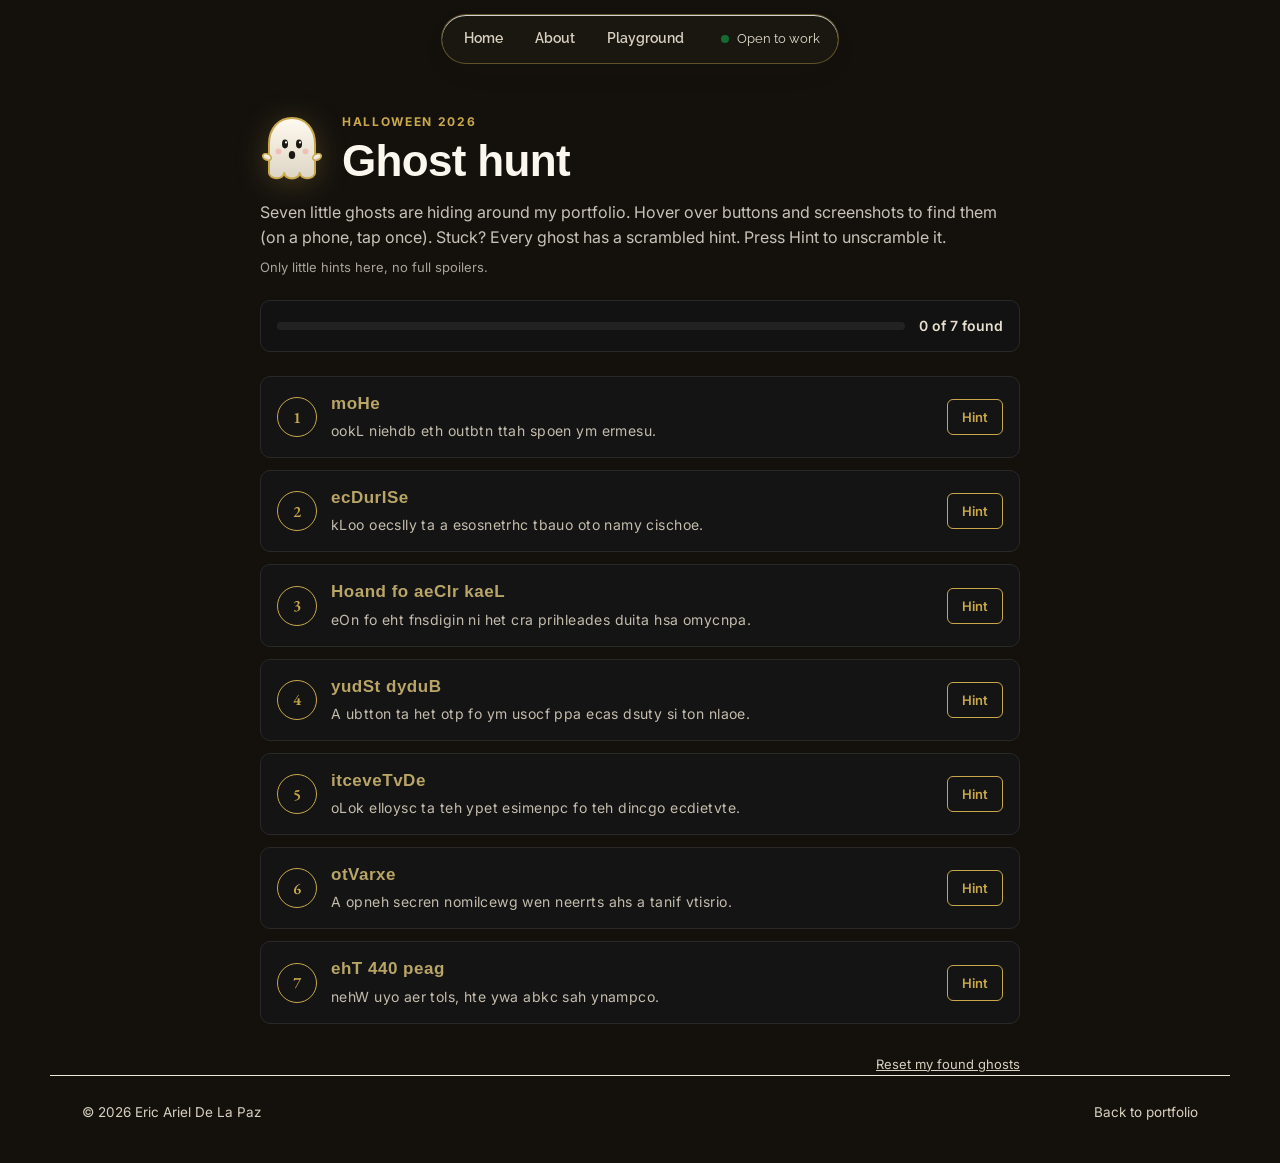
==== commit b9434739: "update 4.0.2" ====
--- a/halloween/index.html
+++ b/halloween/index.html
@@ -14,6 +14,12 @@
   .hw-top{ display:flex; align-items:center; gap:18px; margin-bottom:10px; }
   .hw-top img{ width:64px; height:72px; flex:none; filter:drop-shadow(0 4px 14px rgba(201,168,76,.25)); animation:hw-bob 3.2s ease-in-out infinite; }
   @keyframes hw-bob{ 0%,100%{ transform:translateY(0) } 50%{ transform:translateY(-6px) } }
+  body.hw-page{ background:#14110d; --bg:#14110d; --text:#f3ede0; --text-dim:#d8d0c0; --text-faint:#b8b0a0; --border:#2e2a22; --gold:#c9a84c; }
+  .hw-page .sx-nav{ background:rgba(28,24,18,.96) !important; border-color:rgba(201,168,76,.4) !important; }
+  .hw-page .sx-nav a,.hw-page .sx-status{ color:#e6dfcf; }
+  .hw-page .sx-nav a:hover{ color:#fff; background:rgba(255,255,255,.08); }
+  .hw-page .sx-footer,.hw-page .sx-footer a{ color:#d8d0c0; }
+  .hw-page .hw-reset,.hw-page [data-reset]{ color:#d8d0c0; }
   .hw-eyebrow{ margin:0 0 6px; color:#c9a84c; font-size:12px; font-weight:700; letter-spacing:.14em; text-transform:uppercase; }
   .hw-page h1{ margin:0; font-family:Cinzel,Georgia,serif; font-weight:600; font-size:clamp(30px,6vw,44px); line-height:1.1; color:#fbf7ee; }
   .hw-lede{ margin:14px 0 6px; color:#c9c2b8; font-size:16px; line-height:1.6; max-width:none; }
@@ -21,18 +27,18 @@
   .hw-progress{ display:flex; align-items:center; gap:14px; margin:0 0 24px; padding:14px 16px; border:1px solid #292929; border-radius:10px; background:#121212; }
   .hw-bar{ flex:1; height:8px; border-radius:99px; background:#222; overflow:hidden; }
   .hw-bar i{ display:block; height:100%; width:0; background:#c9a84c; transition:width .4s ease; }
-  .hw-count{ font-size:14px; font-weight:600; white-space:nowrap; }
+  .hw-count{ color:#e6dfcf; font-size:14px; font-weight:600; white-space:nowrap; }
   .hw-list{ list-style:none; margin:0; padding:0; display:grid; gap:12px; }
   .hw-item{ display:grid; grid-template-columns:40px 1fr auto; gap:6px 14px; align-items:center; padding:16px; border:1px solid #292929; border-radius:10px; background:#141414; }
   .hw-item.is-found{ border-color:#6f8f6b; }
   .hw-num{ grid-row:1 / span 2; display:grid; place-items:center; width:40px; height:40px; border-radius:50%; border:1px solid #c9a84c; color:#c9a84c; font:600 16px 'EB Garamond',serif; }
   .hw-item h2{ margin:0; font:600 17px/1.25 Cinzel,Georgia,serif; color:#fbf7ee; }
-  .hw-item p{ margin:0; grid-column:2; color:#aaa39b; font-size:14px; line-height:1.5; }
+  .hw-item p{ margin:0; grid-column:2; color:#c4bcad; font-size:14px; line-height:1.5; }
   .hw-go{ grid-column:3; grid-row:1 / span 2; padding:9px 14px; border:1px solid #c9a84c; border-radius:6px; color:#c9a84c; font-size:13px; font-weight:600; white-space:nowrap; text-decoration:none; }
   button.hw-go{ background:none; font-family:inherit; cursor:pointer; }
   .hw-go[hidden]{ display:none; }
   .hw-ch{ display:inline-block; min-width:.55ch; }
-  .is-decoding .hw-ch{ color:#8a6a34; }
+  .is-decoding .hw-ch{ color:#b5995f; }
   .is-decoding .hw-ch.is-locked{ color:#f0c878; animation:hw-lock .45s ease-out; }
   @keyframes hw-lock{ 0%{ transform:translateY(-4px) scale(1.25); text-shadow:0 0 10px rgba(240,200,120,.9); } 100%{ transform:none; text-shadow:none; } }
   .hw-go.is-in{ animation:hw-pop .5s cubic-bezier(.2,.9,.3,1.3) both; }
@@ -40,7 +46,7 @@
   button.hw-go.is-busy{ opacity:.6; cursor:progress; }
   @media (prefers-reduced-motion:reduce){ .hw-ch,.hw-go.is-in{ animation:none!important; } }
   .hw-go:hover{ background:#c9a84c; color:#0b0b0b; }
-  .is-scrambled{ color:#8b8478; letter-spacing:.03em; }
+  .is-scrambled{ color:#b3ab9c; letter-spacing:.03em; }
   .hw-item h2 .is-scrambled{ color:#b9a566; }
   .hw-badge{ display:none; margin-left:8px; padding:2px 8px; border-radius:99px; background:#6f8f6b; color:#0b0b0b; font:700 10px Raleway,sans-serif; letter-spacing:.06em; text-transform:uppercase; vertical-align:middle; }
   .hw-item.is-found .hw-badge{ display:inline-block; }
@@ -59,14 +65,9 @@
 <body class="sx-page hw-page">
 <header class="sx-nav-wrap">
   <nav class="sx-nav" aria-label="Primary">
-    <a class="sx-brand" href="../index.html" aria-label="Eric Ariel De La Paz, home"><img src="../assets/images/profile.png" alt="" width="28" height="28"><span>De La Paz</span></a>
-    <span class="sx-nav-sep" aria-hidden="true"></span>
-    <a href="../index.html#work">Work</a>
-    <a href="../index.html#experience">Experience</a>
-    <a href="../index.html#process">Process</a>
-    <a href="../index.html#skills">Skills</a>
-    <a href="../index.html#about">About</a>
-    <a href="../index.html#contact">Contact</a>
+    <a href="../index.html" class="sx-nav-link">Home</a>
+    <a href="../about.html" class="sx-nav-link">About</a>
+    <a href="../playground.html" class="sx-nav-link">Playground</a>
     <span class="sx-nav-sep" aria-hidden="true"></span>
     <span class="sx-status"><i class="sx-dot" aria-hidden="true"></i><span>Open to work</span></span>
   </nav>
--- a/assets/css/scroll.css
+++ b/assets/css/scroll.css
@@ -6,14 +6,14 @@
 @media (prefers-reduced-motion:reduce){ html{ scroll-behavior:auto; } }
 .sx-page{ height:auto; overflow:visible; min-height:100vh; padding-bottom:0; }
 .sx-wrap{ width:100%; max-width:1180px; margin:0 auto; padding:0 32px; }
-.sx-skip{ position:absolute; left:-999px; top:8px; z-index:200; padding:8px 14px; background:var(--gold); color:#1a1408; border-radius:6px; font-weight:600; }
+.sx-skip{ position:absolute; left:-999px; top:8px; z-index:200; padding:8px 14px; background:var(--gold); color:#ffffff; border-radius:6px; font-weight:600; }
 .sx-skip:focus{ left:12px; }
 
 /* ---------- Floating frosted pill nav ---------- */
 .sx-nav-wrap{ position:fixed; top:14px; left:0; right:0; z-index:100; display:flex; justify-content:center; padding:0 12px; pointer-events:none; }
 .sx-nav{ pointer-events:auto; display:flex; align-items:center; gap:4px; padding:6px 10px 6px 8px; border:1px solid rgba(217,172,84,.22); border-radius:999px;
-  background:rgba(18,15,11,.55); -webkit-backdrop-filter:blur(18px) saturate(150%); backdrop-filter:blur(18px) saturate(150%);
-  box-shadow:0 10px 40px -12px rgba(0,0,0,.7), 0 1px 0 rgba(255,255,255,.05) inset; }
+  background:rgba(255,255,255,.88); -webkit-backdrop-filter:blur(18px) saturate(150%); backdrop-filter:blur(18px) saturate(150%);
+  box-shadow:0 10px 30px -10px rgba(42,36,28,.1), 0 1px 0 rgba(255,255,255,.9) inset; }
 .sx-nav a{ padding:8px 14px; border-radius:999px; font-size:14px; font-weight:500; color:var(--text-dim); transition:background-color .18s ease,color .18s ease; white-space:nowrap; }
 .sx-nav a:hover,.sx-nav a:focus-visible{ color:var(--text); background:rgba(255,255,255,.07); }
 .sx-nav a.is-active{ color:var(--gold-bright); background:rgba(217,172,84,.14); }
@@ -29,7 +29,7 @@
 
 /* ---------- Shared type ---------- */
 .sx-kicker{ display:flex; align-items:center; gap:10px; margin:0 0 14px; font:600 12px/1 'Inter',sans-serif; letter-spacing:.16em; text-transform:uppercase; color:var(--gold); }
-.sx-section .sx-wrap > h2,.sx-about h2,.sx-hero h1{ font-family:Cinzel,Georgia,serif; font-weight:600; color:#f0ede8; letter-spacing:.01em; }
+.sx-section .sx-wrap > h2,.sx-about h2,.sx-hero h1{ font-family:Cinzel,Georgia,serif; font-weight:600; color:#1a1612; letter-spacing:.01em; }
 .sx-section .sx-wrap > h2,.sx-about h2{ font-size:clamp(26px,3.4vw,40px); line-height:1.2; max-width:24ch; }
 .sx-sub{ max-width:62ch; margin:16px 0 0; font-size:18px; line-height:1.65; color:var(--text-dim); }
 .sx-section{ padding:92px 0; border-top:1px solid var(--border-soft); }
@@ -45,7 +45,7 @@
 .sx-hero h1{ font-size:clamp(32px,4.8vw,58px); line-height:1.12; margin:0; }
 .sx-lede{ margin:22px 0 0; max-width:52ch; font-size:20px; line-height:1.6; color:var(--text-dim); }
 .sx-badges{ display:flex; flex-wrap:wrap; gap:8px; margin:26px 0 0; padding:0; list-style:none; }
-.sx-badges li{ padding:7px 13px; border:1px solid var(--border); border-radius:999px; background:rgba(255,255,255,.025); font-size:13px; color:var(--text); }
+.sx-badges li{ padding:7px 13px; border:1px solid var(--border); border-radius:999px; background:var(--card); box-shadow:0 1px 3px rgba(42,36,28,.04); font-size:13px; color:var(--text); }
 .sx-portrait{ margin:0; position:relative; }
 .sx-portrait::before{ content:""; position:absolute; inset:-18px; border-radius:36px; background:radial-gradient(60% 60% at 50% 40%,rgba(217,172,84,.22),transparent 70%); z-index:0; }
 .sx-portrait img{ position:relative; z-index:1; width:100%; max-width:340px; margin:0 0 0 auto; aspect-ratio:3/4; object-fit:cover; border-radius:28px; border:1px solid rgba(217,172,84,.35); box-shadow:var(--shadow-pop); }
@@ -108,7 +108,7 @@
 .sx-case .impact-stat .n{ color:var(--accent); }
 .sx-case .cs-meta{ margin-top:30px; padding:22px 0 0; border-top:1px solid var(--border); border-radius:0; background:none; display:grid; grid-template-columns:repeat(4,minmax(0,1fr)); gap:20px; }
 .sx-cover{ margin:36px 0 0; border:1px solid var(--border); border-radius:var(--radius); overflow:hidden; background:var(--card); }
-.sx-cover img{ width:100%; height:auto; max-height:320px; object-fit:cover; }
+.sx-cover img{ width:100%; height:auto; max-height:640px; object-fit:cover; }
 .sx-case .cs-body{ max-width:1180px; margin:0 auto; padding:40px 32px 24px; counter-reset:sec; }
 .sx-case .cs-section{ counter-increment:sec; max-width:none; margin:0 0 76px; padding-top:44px; border-top:1px solid var(--border); }
 .sx-case .cs-section > h2{ max-width:30ch; font-size:clamp(24px,3vw,34px); line-height:1.2; margin-bottom:18px; }
@@ -155,40 +155,60 @@
 .sx-portrait img{ height:auto; }
 
 /* ============================================================
-   Old design system (workspace look): neutral panels, Cinzel + Raleway,
-   workspace gold, 4px-radius buttons. Project accent colors unchanged.
+   Warm Minimalist / Editorial Studio (Light Mode) Tokens & Polish
    ============================================================ */
 .sx-page{
-  --bg:#080808; --bg-raised:#111; --panel:#111; --card:#151515; --card-hover:#1a1a1a;
-  --border:#292929; --border-soft:#202020;
-  --text:#f0ede8; --text-dim:#aaa39b; --text-faint:#8d877f;
-  --gold:#c9a84c; --gold-bright:#e0bf62; --gold-dim:#8d7634;
-  background:#080808; color:var(--text); font-family:'Raleway',Inter,sans-serif;
-}
-.sx-page h1,.sx-page h2,.sx-page h3{ font-family:Cinzel,Georgia,serif; color:#f0ede8; letter-spacing:.01em; }
-.sx-page .sx-kicker{ font-family:'Raleway',sans-serif; letter-spacing:.18em; }
-.sx-nav{ background:rgba(17,17,17,.62); border-color:rgba(201,168,76,.3); }
-.sx-nav .sx-brand{ font-family:Cinzel,Georgia,serif; font-size:14px; letter-spacing:.08em; text-transform:uppercase; }
-.sx-nav a,.sx-status{ font-family:'Raleway',sans-serif; }
-.sx-nav a.is-active{ background:rgba(201,168,76,.16); }
-.sx-badges li{ border-color:#2b2b2b; border-radius:4px; background:#111; font-family:'Raleway',sans-serif; }
+  --bg: #faf8f5;
+  --bg-raised: #f5f2eb;
+  --panel: #f0e9dc;
+  --card: #ffffff;
+  --card-hover: #ffffff;
+  --border: #e2d8c7;
+  --border-soft: #ede7dc;
+
+  --text: #2a241c;
+  --text-dim: #6b5e4f;
+  --text-faint: #6b5d4d;
+
+  --gold: #7a5a14;
+  --gold-bright: #7c5a1a;
+  --gold-dim: #b89758;
+
+  --secureid: #7a5a14;
+  --honda: #a33d1b;
+  --devtective: #6044a6;
+  --vextaro: #1e6e94;
+  --studybuddy: #6b46b8;
+
+  background: var(--bg);
+  color: var(--text);
+  font-family: 'Raleway', Inter, sans-serif;
+}
+.sx-page h1,.sx-page h2,.sx-page h3{ font-family:Cinzel,Georgia,serif; color:#1a1612; letter-spacing:.01em; }
+.sx-page .sx-kicker{ font-family:'Raleway',sans-serif; letter-spacing:.18em; color:var(--gold); }
+.sx-nav{ background:rgba(255,255,255,.88); border-color:rgba(154,116,40,.25); box-shadow:0 10px 30px -10px rgba(42,36,28,.1), 0 1px 0 rgba(255,255,255,.9) inset; }
+.sx-nav .sx-brand{ font-family:Cinzel,Georgia,serif; font-size:14px; letter-spacing:.08em; text-transform:uppercase; color:var(--text); }
+.sx-nav a,.sx-status{ font-family:'Raleway',sans-serif; color:var(--text-dim); }
+.sx-nav a:hover{ color:var(--text); background:rgba(42,36,28,.05); }
+.sx-nav a.is-active{ color:var(--gold-bright); background:rgba(154,116,40,.12); font-weight:600; }
+.sx-badges li{ border-color:var(--border); border-radius:4px; background:var(--card); font-family:'Raleway',sans-serif; }
 .sx-lede,.sx-sub{ font-family:'Raleway',sans-serif; }
 .sx-portrait::before{ background:radial-gradient(60% 60% at 50% 40%,rgba(201,168,76,.18),transparent 70%); }
-.sx-portrait img{ border-radius:12px; border-color:#343434; }
+.sx-portrait img{ border-radius:12px; border-color:var(--border); }
 .sx-statbar b{ font-family:Cinzel,Georgia,serif; color:var(--gold); font-weight:600; }
-.sx-exp-card{ background:#111; border-color:#292929; border-radius:10px; box-shadow:none; }
+.sx-exp-card{ background:var(--card); border-color:var(--border); border-radius:10px; box-shadow:none; }
 .sx-exp-card:hover{ border-color:#8d7634; }
 .sx-exp-card header p{ color:var(--gold); }
-.sx-exp-card h3{ font-family:Cinzel,Georgia,serif; font-size:20px; }
+.sx-exp-card h3{ font-family:Cinzel,Georgia,serif; font-size:20px; color:#1a1612; }
 .sx-case .cs-nav-footer a,.sx-case .cs-section figure img{ border-radius:8px; }
 
 /* Buttons: same as the Share / Contact buttons (gold, 4px radius, lift + glow on hover) */
-.sx-btn{ display:inline-flex; align-items:center; gap:8px; padding:11px 20px; border:1px solid var(--gold); border-radius:999px; background:transparent; color:var(--gold); font:700 14px/1 'Raleway',sans-serif; cursor:pointer; transition:transform .18s ease,box-shadow .18s ease,background-color .18s ease,color .18s ease; }
-.sx-btn:hover,.sx-btn:focus-visible{ transform:translateY(-3px) scale(1.04); background:rgba(201,168,76,.14); color:#f0cf74; box-shadow:0 6px 18px rgba(201,168,76,.45),0 0 0 2px rgba(240,207,116,.35); }
+.sx-btn{ display:inline-flex; align-items:center; gap:8px; padding:11px 20px; border:1px solid var(--gold); border-radius:999px; background:var(--card); color:var(--gold-bright); font:700 14px/1 'Raleway',sans-serif; cursor:pointer; transition:transform .18s ease,box-shadow .18s ease,background-color .18s ease,color .18s ease; }
+.sx-btn:hover,.sx-btn:focus-visible{ transform:translateY(-2px); background:rgba(154,116,40,.1); color:var(--gold-bright); box-shadow:0 6px 20px rgba(154,116,40,.18); }
 .sx-btn:active{ transform:none; box-shadow:none; }
-.sx-btn-primary{ background:var(--gold); color:#111; }
-.sx-btn-primary:hover,.sx-btn-primary:focus-visible{ background:#f0cf74; color:#111; }
-@media (prefers-reduced-motion:reduce){ .sx-btn{ transition:none; } .sx-btn:hover{ transform:none; } }
+.sx-btn-primary{ background:var(--gold); border-color:var(--gold); color:#ffffff; }
+.sx-btn-primary:hover,.sx-btn-primary:focus-visible{ background:var(--gold-bright); border-color:var(--gold-bright); color:#ffffff; }
+@media (prefers-reduced-motion:reduce){ .sx-btn{ display:inline-flex; align-items:center; gap:8px; padding:11px 20px; border:1px solid var(--gold); border-radius:999px; background:var(--card); color:var(--gold-bright); font:700 14px/1 'Raleway',sans-serif; cursor:pointer; transition:transform .18s ease,box-shadow .18s ease,background-color .18s ease,color .18s ease; } .sx-btn:hover{ transform:none; } }
 
 
 .sx-hero .sx-cta{ gap:12px; }
@@ -198,16 +218,19 @@
 /* --- v3.1: stacked hero stats, breadcrumb colors, text stats --- */
 .sx-statbar li.is-text b{ font-size:clamp(20px,2.2vw,27px); line-height:1.15; }
 .sx-statbar li.is-text span{ max-width:26ch; }
-.sx-case .breadcrumb{ color:#8a857b; }
+.sx-case .breadcrumb{ color:#6b655c; }
 .sx-case .breadcrumb a{ color:#f0ede8; text-decoration:none; }
 .sx-case .breadcrumb a:hover{ color:var(--gold-bright); text-decoration:underline; text-underline-offset:3px; }
-.sx-case .cs-hero{ display:grid; grid-template-columns:minmax(0,1fr) 270px; column-gap:48px; grid-template-areas:"crumb crumb" "title glance" "tag glance" "badge glance" "meta meta" "cover cover"; align-items:start; }
+.sx-case .cs-hero{ display:grid; grid-template-columns:minmax(0,1fr) 270px; column-gap:48px; grid-template-areas:"crumb crumb" "title glance" "tag glance" "badge glance" "actions glance" "meta meta" "cover cover"; align-items:start; }
 .sx-case .cs-hero .breadcrumb{ grid-area:crumb; }
 .sx-case .cs-hero h1{ grid-area:title; }
 .sx-case .cs-hero .tagline{ grid-area:tag; }
 .sx-case .cs-hero .cs-glance{ grid-area:glance; max-width:none; grid-template-columns:1fr; gap:12px; margin:0; align-self:start; }
 .sx-case .cs-hero .cs-badge-row{ grid-area:badge; }
 .sx-case .cs-hero .cs-meta{ grid-area:meta; }
+.sx-case .cs-hero .cs-action-row{ grid-area:actions; display:flex; flex-wrap:wrap; gap:12px; margin:24px 0 0; }
+.sx-case .cs-hero .cs-meta{ margin-top:32px; }
+.sx-case .cs-hero .sx-cover{ margin-top:32px; }
 .sx-case .cs-hero .sx-cover{ grid-area:cover; }
 @media (max-width:860px){
   .sx-case .cs-hero{ display:block; }
@@ -223,9 +246,9 @@
 .persona-analyst .persona-av{ background:transparent; color:var(--accent,var(--gold)); border:2px solid var(--accent,var(--gold)); }
 .persona h3{ margin:0; font:600 20px Cinzel,Georgia,serif; color:var(--text); }
 .persona header p{ margin:2px 0 0; font-size:13.5px; color:var(--text); }
-.persona header em{ font-style:normal; color:#8a857b; }
+.persona header em{ font-style:normal; color:#6b655c; }
 .persona-about{ margin:0; font-size:14px; line-height:1.55; color:var(--text-dim); }
-.persona-about span{ display:block; margin-top:6px; font-size:12.5px; color:#8a857b; }
+.persona-about span{ display:block; margin-top:6px; font-size:12.5px; color:#6b655c; }
 .persona-cols{ display:grid; grid-template-columns:1fr 1fr; gap:14px; }
 .persona h4{ margin:0 0 6px; font:700 11px Raleway,sans-serif; letter-spacing:.12em; text-transform:uppercase; color:var(--accent,var(--gold)); }
 .persona ul{ margin:0; padding-left:16px; font-size:13px; line-height:1.5; color:var(--text-dim); }
@@ -234,3 +257,3898 @@
 .persona-goal b{ display:block; margin-bottom:2px; font:700 11px Raleway,sans-serif; letter-spacing:.12em; text-transform:uppercase; color:var(--accent,var(--gold)); }
 @media (max-width:860px){ .persona-grid{ grid-template-columns:1fr; } }
 @media (max-width:480px){ .persona-cols{ grid-template-columns:1fr; } }
+
+
+/* ============================================================
+   MOTION DESIGN (Serena & Joshua Lucas Inspired)
+   Strictly preserving original layouts, typography, and styling.
+   ============================================================ */
+
+:root {
+  /* Motion standard snappy deceleration & spring curves */
+  --ease-motion: cubic-bezier(0.16, 1, 0.3, 1);
+  --ease-motion-soft: cubic-bezier(0.25, 1, 0.5, 1);
+  --ease-motion-spring: cubic-bezier(0.34, 1.3, 0.64, 1);
+}
+
+/* Ensure smooth programmatic scroll without compositor queue collisions */
+html {
+  scroll-behavior: auto !important;
+}
+
+/* ------------------------------------------------------------
+   JOSHUA LUCAS (STADIA) SCROLL-DRIVEN REVEALS
+   ------------------------------------------------------------ */
+.js .sx-reveal {
+  opacity: 0;
+  transform: translateY(24px);
+  transition: opacity 0.68s var(--ease-motion), transform 0.68s var(--ease-motion);
+  will-change: opacity, transform;
+}
+.js .sx-reveal.is-in {
+  opacity: 1;
+  transform: translateY(0);
+}
+
+/* Mockups, Figures & Project Cards: Subtle depth scale reveal */
+.js .cs-section figure.sx-reveal,
+.js .workspace-card.sx-reveal {
+  opacity: 0;
+  transform: translateY(28px) scale(0.985);
+  transition: opacity 0.75s var(--ease-motion),
+              transform 0.75s var(--ease-motion),
+              border-color 0.28s var(--ease-motion),
+              box-shadow 0.28s var(--ease-motion);
+}
+.js .cs-section figure.sx-reveal.is-in,
+.js .workspace-card.sx-reveal.is-in {
+  opacity: 1;
+  transform: translateY(0) scale(1);
+}
+
+/* Staggered Reasoning Chain steps */
+.chain-step.sx-reveal:nth-child(1) { transition-delay: 0.04s; }
+.chain-step.sx-reveal:nth-child(2) { transition-delay: 0.10s; }
+.chain-step.sx-reveal:nth-child(3) { transition-delay: 0.16s; }
+.chain-step.sx-reveal:nth-child(4) { transition-delay: 0.22s; }
+.chain-step.sx-reveal:nth-child(5) { transition-delay: 0.28s; }
+
+/* Staggered Impact Stat badges */
+.impact-stat.sx-reveal:nth-child(1) { transition-delay: 0.04s; }
+.impact-stat.sx-reveal:nth-child(2) { transition-delay: 0.12s; }
+.impact-stat.sx-reveal:nth-child(3) { transition-delay: 0.20s; }
+
+/* ------------------------------------------------------------
+   NAVIGATION (Serena Inspired Interactivity)
+   Frosted glass capsule, fluid active pill & tactile micro-interactions
+   ------------------------------------------------------------ */
+.sx-nav {
+  transition: border-color 0.3s var(--ease-motion),
+              box-shadow 0.3s var(--ease-motion),
+              background-color 0.3s var(--ease-motion);
+}
+.sx-nav a {
+  position: relative;
+  transition: background-color 0.25s var(--ease-motion),
+              color 0.25s var(--ease-motion),
+              border-color 0.25s var(--ease-motion),
+              box-shadow 0.25s var(--ease-motion),
+              transform 0.25s var(--ease-motion);
+}
+.sx-nav a:hover,
+.sx-nav a:focus-visible {
+  color: var(--text) !important;
+  background: rgba(255, 255, 255, 0.09) !important;
+  transform: translateY(-1px);
+}
+/* Tactile Motion whileTap physical feedback */
+.sx-nav a:active {
+  transform: scale(0.96);
+}
+/* Glowing active pill */
+.sx-nav a.is-active {
+  color: var(--gold-bright) !important;
+  background: rgba(217, 172, 84, 0.16) !important;
+  border: 1px solid rgba(217, 172, 84, 0.35) !important;
+  box-shadow: 0 0 16px -2px rgba(217, 172, 84, 0.25) !important;
+  transform: scale(1.02);
+}
+
+/* ------------------------------------------------------------
+   CASE STUDY PAGES: ACCENT THEME & NAV STROKE TRANSFORMATION
+   Stroke around the nav capsule matches each project color
+   ------------------------------------------------------------ */
+.sx-case {
+  --gold: var(--accent);
+  --gold-bright: var(--accent);
+  --gold-dim: color-mix(in srgb, var(--accent) 55%, transparent);
+}
+
+/* Nav capsule stroke & ambient colored glow */
+.sx-case .sx-nav {
+  border: 1px solid color-mix(in srgb, var(--accent) 45%, transparent) !important;
+  box-shadow: 0 10px 40px -12px rgba(0, 0, 0, 0.7),
+              0 0 24px -4px color-mix(in srgb, var(--accent) 30%, transparent),
+              0 1px 0 rgba(255, 255, 255, 0.05) inset !important;
+}
+.sx-case .sx-nav .sx-brand img {
+  border-color: var(--accent) !important;
+}
+.sx-case .sx-nav .sx-nav-sep {
+  background: color-mix(in srgb, var(--accent) 35%, transparent) !important;
+}
+.sx-case .sx-nav a.is-active,
+.sx-case .sx-nav .sx-back-link {
+  color: var(--accent) !important;
+  background: color-mix(in srgb, var(--accent) 18%, transparent) !important;
+  border: 1px solid color-mix(in srgb, var(--accent) 45%, transparent) !important;
+  box-shadow: 0 0 14px -2px color-mix(in srgb, var(--accent) 35%, transparent) !important;
+}
+.sx-case .sx-nav a:hover,
+.sx-case .sx-nav a:focus-visible {
+  color: #ffffff !important;
+  background: color-mix(in srgb, var(--accent) 22%, transparent) !important;
+}
+/* Keep open-to-work dot emerald green across all case studies */
+.sx-case .sx-dot { background: var(--accent) !important; }
+.sx-case .sx-dot::after { border-color: var(--accent) !important; }
+
+/* Breadcrumbs & headings */
+.sx-case .breadcrumb a:hover {
+  color: var(--accent) !important;
+}
+.sx-case .cs-section > h2::before,
+.sx-case .cs-split-text > h2::before {
+  color: var(--accent) !important;
+}
+
+/* Impact stats & metadata */
+.sx-case .impact-stat .n {
+  color: var(--accent) !important;
+}
+.sx-case .cs-meta dt {
+  color: var(--accent) !important;
+}
+
+/* Reasoning chain steps */
+.sx-case .chain-step .k {
+  color: var(--accent) !important;
+}
+.sx-case .chain-step .v b {
+  color: var(--accent) !important;
+}
+
+/* Case study buttons (View Figma Prototype, Capstone Deck, Demo) */
+.cs-badge-row {
+  display: flex;
+  flex-wrap: wrap;
+  align-items: center;
+  gap: 10px;
+  margin: 16px 0 24px;
+}
+.cs-badge-row a {
+  display: inline-flex;
+  text-decoration: none;
+  -webkit-tap-highlight-color: transparent;
+}
+.cs-badge-row a span {
+  display: inline-flex;
+  align-items: center;
+  gap: 8px;
+  padding: 8px 16px !important;
+  font-size: 13px !important;
+  font-weight: 600 !important;
+  border-radius: 999px !important;
+  border: 1px solid var(--accent) !important;
+  color: var(--accent) !important;
+  background: color-mix(in srgb, var(--accent) 12%, transparent);
+  transition: transform 0.24s var(--ease-motion),
+              background-color 0.24s var(--ease-motion),
+              box-shadow 0.24s var(--ease-motion),
+              color 0.24s var(--ease-motion);
+}
+.cs-badge-row a span::after {
+    content: none !important;
+  }
+.cs-badge-row a:hover span {
+  background: color-mix(in srgb, var(--accent) 24%, transparent) !important;
+  box-shadow: 0 4px 18px -2px color-mix(in srgb, var(--accent) 45%, transparent) !important;
+  color: #ffffff !important;
+  transform: translateY(-2px);
+}
+.cs-badge-row a:active span {
+  transform: translateY(0) scale(0.97);
+}
+
+/* Buttons */
+.sx-case .sx-btn {
+  border-color: var(--accent) !important;
+  color: var(--accent) !important;
+  transition: transform 0.24s var(--ease-motion),
+              background-color 0.24s var(--ease-motion),
+              box-shadow 0.24s var(--ease-motion),
+              color 0.24s var(--ease-motion);
+}
+.sx-case .sx-btn:hover,
+.sx-case .sx-btn:focus-visible {
+  border-color: var(--accent) !important;
+  color: #ffffff !important;
+  background: color-mix(in srgb, var(--accent) 22%, transparent) !important;
+  box-shadow: 0 6px 18px color-mix(in srgb, var(--accent) 45%, transparent) !important;
+  transform: translateY(-2px);
+}
+.sx-case .sx-btn:active {
+  transform: translateY(0) scale(0.97);
+}
+.sx-case .sx-btn-primary {
+  background: var(--accent) !important;
+  border-color: var(--accent) !important;
+  color: #080808 !important;
+}
+.sx-case .sx-btn-primary:hover {
+  background: color-mix(in srgb, var(--accent) 85%, #ffffff) !important;
+  color: #080808 !important;
+  transform: translateY(-2px);
+}
+
+/* Footer next/prev navigation */
+.sx-case .cs-nav-footer a {
+  transition: transform 0.24s var(--ease-motion),
+              border-color 0.24s var(--ease-motion),
+              box-shadow 0.24s var(--ease-motion),
+              color 0.24s var(--ease-motion);
+}
+.sx-case .cs-nav-footer a:hover {
+  border-color: var(--accent) !important;
+  color: var(--accent) !important;
+  box-shadow: 0 4px 16px color-mix(in srgb, var(--accent) 30%, transparent) !important;
+  transform: translateY(-2px);
+}
+.sx-case .cs-nav-footer a:active {
+  transform: translateY(0) scale(0.98);
+}
+
+/* ------------------------------------------------------------
+   MOBILE NAVIGATION & BUTTON SPACING
+   ------------------------------------------------------------ */
+@media (max-width: 700px) {
+  .sx-nav {
+    display: inline-flex !important;
+    align-items: center !important;
+    gap: 4px !important;
+    padding: 5px 8px !important;
+    max-width: 96vw !important;
+    overflow-x: auto !important;
+    -webkit-overflow-scrolling: touch !important;
+  }
+  .sx-nav .sx-brand {
+    display: inline-flex !important;
+    align-items: center !important;
+    gap: 8px !important;
+    padding: 4px 10px 4px 5px !important;
+    margin-right: 6px !important;
+    flex-shrink: 0 !important;
+    transition: opacity 0.2s var(--ease-motion), transform 0.2s var(--ease-motion);
+  }
+  .sx-nav .sx-brand:active {
+    transform: scale(0.96);
+  }
+  .sx-nav .sx-brand img {
+    display: block !important;
+    width: 26px !important;
+    height: 26px !important;
+    border-radius: 50% !important;
+    object-fit: cover !important;
+    border: 1px solid var(--gold-dim) !important;
+    flex-shrink: 0 !important;
+  }
+  .sx-nav .sx-brand span {
+    display: inline-block !important;
+    font-family: Cinzel, Georgia, serif !important;
+    font-size: 13px !important;
+    font-weight: 600 !important;
+    letter-spacing: 0.08em !important;
+    text-transform: uppercase !important;
+    color: var(--text) !important;
+    white-space: nowrap !important;
+  }
+  .sx-nav .sx-brand + .sx-nav-sep,
+  .sx-nav > .sx-nav-sep:first-of-type {
+    display: block !important;
+    width: 1px !important;
+    height: 18px !important;
+    margin: 0 8px 0 2px !important;
+    background: rgba(255, 255, 255, 0.16) !important;
+    flex-shrink: 0 !important;
+  }
+  .sx-nav a {
+    padding: 5px 11px !important;
+    font-size: 13px !important;
+    white-space: nowrap !important;
+    flex-shrink: 0 !important;
+  }
+
+  /* Case study prototype buttons & footer on mobile */
+  .cs-badge-row {
+    display: flex !important;
+    flex-wrap: wrap !important;
+    gap: 10px !important;
+    margin: 18px 0 28px !important;
+  }
+  .cs-badge-row > span {
+    padding: 6px 12px !important;
+    font-size: 12px !important;
+    border-radius: 999px !important;
+  }
+  .cs-badge-row a {
+    display: flex !important;
+    flex: 1 1 100% !important;
+    min-width: 220px !important;
+  }
+  .cs-badge-row a span {
+    width: 100% !important;
+    justify-content: center !important;
+    min-height: 44px !important;
+    padding: 10px 18px !important;
+    font-size: 13.5px !important;
+  }
+  .cs-meta {
+    margin-top: 24px !important;
+    gap: 16px 14px !important;
+  }
+  .cs-nav-footer {
+    display: flex !important;
+    flex-direction: column !important;
+    gap: 12px !important;
+    padding: 24px 0 32px !important;
+  }
+  .cs-nav-footer a {
+    display: flex !important;
+    align-items: center !important;
+    justify-content: center !important;
+    min-height: 44px !important;
+    padding: 12px 18px !important;
+    border: 1px solid var(--border) !important;
+    border-radius: var(--radius-sm) !important;
+    background: var(--card) !important;
+    font-size: 14px !important;
+  }
+}
+
+/* ------------------------------------------------------------
+   WORK SECTION CARDS: PRESERVE EXACT DESKTOP/MOBILE LAYOUT
+   Desktop: Horizontal (180px 1fr) via .project-grid.is-list
+   Mobile: Square-ish vertical cards
+   Hover: Dynamic card elevation & project-colored tags
+   ------------------------------------------------------------ */
+.project-grid .workspace-card,
+.sx-projects .workspace-card {
+  transition: transform 0.28s var(--ease-motion),
+              border-color 0.28s var(--ease-motion),
+              box-shadow 0.28s var(--ease-motion);
+}
+.project-grid .workspace-card:hover,
+.sx-projects .workspace-card:hover {
+  transform: translateY(-3px);
+}
+.project-grid .workspace-card:active,
+.sx-projects .workspace-card:active {
+  transform: translateY(-1px) scale(0.995);
+}
+
+.project-grid .workspace-card .card-tags span,
+.sx-projects .workspace-card .card-tags span {
+  transition: background-color 0.28s var(--ease-motion),
+              border-color 0.28s var(--ease-motion),
+              color 0.28s var(--ease-motion);
+}
+
+/* 1. Study Buddy: Purple (#a594f9) */
+.project-grid .workspace-card.card-studybuddy:hover,
+.sx-projects .workspace-card.card-studybuddy:hover {
+  border-color: #a594f9 !important;
+  box-shadow: 0 8px 28px -4px rgba(165, 148, 249, 0.32) !important;
+}
+.project-grid .workspace-card.card-studybuddy:hover .card-role,
+.project-grid .workspace-card.card-studybuddy:hover .card-outcome b {
+  color: #a594f9 !important;
+}
+.project-grid .workspace-card.card-studybuddy:hover .card-tags span,
+.sx-projects .workspace-card.card-studybuddy:hover .card-tags span {
+  background: rgba(165, 148, 249, 0.12) !important;
+  border-color: rgba(165, 148, 249, 0.45) !important;
+  color: #e2dcff !important;
+}
+.project-grid .workspace-card.card-studybuddy:hover .card-tags span:first-child,
+.sx-projects .workspace-card.card-studybuddy:hover .card-tags span:first-child {
+  background: rgba(165, 148, 249, 0.24) !important;
+  border-color: #a594f9 !important;
+  color: #ffffff !important;
+}
+
+/* 2. SecureID: Gold (#d9ac54) */
+.project-grid .workspace-card.card-secureid:hover,
+.sx-projects .workspace-card.card-secureid:hover {
+  border-color: #d9ac54 !important;
+  box-shadow: 0 8px 28px -4px rgba(217, 172, 84, 0.32) !important;
+}
+.project-grid .workspace-card.card-secureid:hover .card-role,
+.project-grid .workspace-card.card-secureid:hover .card-outcome b {
+  color: #f0c878 !important;
+}
+.project-grid .workspace-card.card-secureid:hover .card-tags span,
+.sx-projects .workspace-card.card-secureid:hover .card-tags span {
+  background: rgba(217, 172, 84, 0.12) !important;
+  border-color: rgba(217, 172, 84, 0.45) !important;
+  color: #f6ebd2 !important;
+}
+.project-grid .workspace-card.card-secureid:hover .card-tags span:first-child,
+.sx-projects .workspace-card.card-secureid:hover .card-tags span:first-child {
+  background: rgba(217, 172, 84, 0.24) !important;
+  border-color: #d9ac54 !important;
+  color: #ffffff !important;
+}
+
+/* 3. Vextaro: Blue / Cyan (#5aa3c9) */
+.project-grid .workspace-card.card-vextaro:hover,
+.sx-projects .workspace-card.card-vextaro:hover {
+  border-color: #5aa3c9 !important;
+  box-shadow: 0 8px 28px -4px rgba(90, 163, 201, 0.32) !important;
+}
+.project-grid .workspace-card.card-vextaro:hover .card-role,
+.project-grid .workspace-card.card-vextaro:hover .card-outcome b {
+  color: #5aa3c9 !important;
+}
+.project-grid .workspace-card.card-vextaro:hover .card-tags span,
+.sx-projects .workspace-card.card-vextaro:hover .card-tags span {
+  background: rgba(90, 163, 201, 0.12) !important;
+  border-color: rgba(90, 163, 201, 0.45) !important;
+  color: #d8edf7 !important;
+}
+.project-grid .workspace-card.card-vextaro:hover .card-tags span:first-child,
+.sx-projects .workspace-card.card-vextaro:hover .card-tags span:first-child {
+  background: rgba(90, 163, 201, 0.24) !important;
+  border-color: #5aa3c9 !important;
+  color: #ffffff !important;
+}
+
+/* 4. Honda: Coral (#e27d5a) */
+.project-grid .workspace-card.card-honda:hover,
+.sx-projects .workspace-card.card-honda:hover {
+  border-color: #e27d5a !important;
+  box-shadow: 0 8px 28px -4px rgba(226, 125, 90, 0.32) !important;
+}
+.project-grid .workspace-card.card-honda:hover .card-role,
+.project-grid .workspace-card.card-honda:hover .card-outcome b {
+  color: #e27d5a !important;
+}
+.project-grid .workspace-card.card-honda:hover .card-tags span,
+.sx-projects .workspace-card.card-honda:hover .card-tags span {
+  background: rgba(226, 125, 90, 0.12) !important;
+  border-color: rgba(226, 125, 90, 0.45) !important;
+  color: #f7ded6 !important;
+}
+.project-grid .workspace-card.card-honda:hover .card-tags span:first-child,
+.sx-projects .workspace-card.card-honda:hover .card-tags span:first-child {
+  background: rgba(226, 125, 90, 0.24) !important;
+  border-color: #e27d5a !important;
+  color: #ffffff !important;
+}
+
+/* 5. DevTective: Violet (#9c8be8) */
+.project-grid .workspace-card.card-devtective:hover,
+.sx-projects .workspace-card.card-devtective:hover {
+  border-color: #9c8be8 !important;
+  box-shadow: 0 8px 28px -4px rgba(156, 139, 232, 0.32) !important;
+}
+.project-grid .workspace-card.card-devtective:hover .card-role,
+.project-grid .workspace-card.card-devtective:hover .card-outcome b {
+  color: #9c8be8 !important;
+}
+.project-grid .workspace-card.card-devtective:hover .card-tags span,
+.sx-projects .workspace-card.card-devtective:hover .card-tags span {
+  background: rgba(156, 139, 232, 0.12) !important;
+  border-color: rgba(156, 139, 232, 0.45) !important;
+  color: #dedaf7 !important;
+}
+.project-grid .workspace-card.card-devtective:hover .card-tags span:first-child,
+.sx-projects .workspace-card.card-devtective:hover .card-tags span:first-child {
+  background: rgba(156, 139, 232, 0.24) !important;
+  border-color: #9c8be8 !important;
+  color: #ffffff !important;
+}
+
+/* ------------------------------------------------------------
+   FLOATING OUTLINE RAIL (Desktop Navigation Dots)
+   ------------------------------------------------------------ */
+.sx-rail {
+  position: fixed;
+  right: 18px;
+  top: 50%;
+  transform: translateY(-50%);
+  z-index: 90;
+  display: none;
+  flex-direction: column;
+  gap: 8px;
+  touch-action: none;
+  user-select: none;
+}
+@media (min-width: 900px) {
+  .sx-rail {
+    display: flex !important;
+  }
+}
+.sx-rail a {
+  position: relative;
+  display: flex;
+  align-items: center;
+  justify-content: center;
+  width: 18px;
+  height: 18px;
+  cursor: pointer;
+}
+.sx-rail a::before {
+  content: "";
+  position: absolute;
+  width: 7px;
+  height: 7px;
+  border-radius: 50%;
+  background: var(--border, #333);
+  transition: background-color 0.25s var(--ease-motion),
+              transform 0.25s var(--ease-motion),
+              box-shadow 0.25s var(--ease-motion);
+}
+.sx-rail a:hover::before,
+.sx-rail a.is-active::before {
+  background: var(--accent) !important;
+  transform: scale(1.6);
+  box-shadow: 0 0 10px var(--accent) !important;
+}
+.sx-rail a span {
+  position: absolute;
+  right: 24px;
+  top: 50%;
+  transform: translateY(-50%);
+  padding: 5px 11px;
+  border-radius: 6px;
+  background: rgba(18, 15, 11, 0.95);
+  border: 1px solid color-mix(in srgb, var(--accent) 45%, transparent);
+  box-shadow: 0 8px 24px rgba(0, 0, 0, 0.7);
+  font: 500 12px/1.2 'Inter', sans-serif;
+  color: var(--text, #f0ede8);
+  white-space: nowrap;
+  opacity: 0;
+  pointer-events: none;
+  transition: opacity 0.2s var(--ease-motion),
+              transform 0.2s var(--ease-motion);
+}
+.sx-rail a.is-active span,
+.sx-rail a:hover span,
+.sx-rail a:focus-visible span {
+  opacity: 1;
+  transform: translateY(-50%) translateX(-3px);
+}
+
+/* Lightbox */
+.sx-lightbox { position: fixed; inset: 0; z-index: 1000; background: rgba(8,8,8,0.92); -webkit-backdrop-filter: blur(16px); backdrop-filter: blur(16px); display: flex; align-items: center; justify-content: center; padding: 24px; opacity: 0; pointer-events: none; transition: opacity 0.25s ease; cursor: zoom-out; }
+.sx-lightbox.is-open { opacity: 1; pointer-events: auto; }
+.sx-lightbox img { max-width: 94vw; max-height: 90vh; object-fit: contain; border-radius: 8px; border: 1px solid rgba(255,255,255,0.12); box-shadow: 0 24px 60px -12px rgba(0,0,0,0.9); transform: scale(0.96); transition: transform 0.25s ease; }
+.sx-lightbox.is-open img { transform: scale(1); }
+.sx-lightbox-close { position: absolute; top: 20px; right: 24px; background: rgba(255,255,255,0.08); border: 1px solid rgba(255,255,255,0.15); color: #fff; border-radius: 50%; width: 36px; height: 36px; display: grid; place-items: center; font-size: 18px; cursor: pointer; }
+.sx-lightbox-close:hover { background: rgba(255,255,255,0.2); }
+
+
+/* ============================================================
+   HIGH-END BUTTON & FOOTER ICONS
+   Clean, crisp inline vector SVGs with currentColor & micro-motion
+   ============================================================ */
+.sx-btn {
+  display: inline-flex !important;
+  align-items: center !important;
+  justify-content: center !important;
+  gap: 9px !important;
+}
+.sx-btn .sx-btn-icon {
+  display: inline-block !important;
+  width: 15px !important;
+  height: 15px !important;
+  flex-shrink: 0 !important;
+  stroke-width: 1.85 !important;
+  transition: transform 0.22s var(--ease-motion) !important;
+}
+.sx-btn:hover .sx-btn-icon {
+  transform: translateY(-1.5px);
+}
+.sx-btn-primary:hover .sx-btn-icon {
+  transform: translateY(2px);
+}
+
+/* Case study badge row action buttons */
+.cs-badge-row a span {
+  display: inline-flex !important;
+  align-items: center !important;
+  justify-content: center !important;
+  gap: 8px !important;
+}
+.cs-badge-row a .sx-btn-icon {
+  display: inline-block !important;
+  width: 14px !important;
+  height: 14px !important;
+  flex-shrink: 0 !important;
+  stroke-width: 1.85 !important;
+  transition: transform 0.22s var(--ease-motion) !important;
+}
+.cs-badge-row a:hover .sx-btn-icon {
+  transform: scale(1.12);
+}
+
+/* Case study previous/next navigation buttons */
+.cs-nav-footer a {
+  display: inline-flex !important;
+  align-items: center !important;
+  gap: 9px !important;
+}
+.cs-nav-footer a .sx-btn-icon {
+  display: inline-block !important;
+  width: 14px !important;
+  height: 14px !important;
+  flex-shrink: 0 !important;
+  stroke-width: 2 !important;
+  transition: transform 0.22s var(--ease-motion) !important;
+}
+.cs-nav-footer a:first-child:hover .sx-btn-icon {
+  transform: translateX(-3px);
+}
+.cs-nav-footer a:last-child:hover .sx-btn-icon {
+  transform: translateX(3px);
+}
+
+/* Footer icons & spacing */
+.sx-footer a,
+.foot-links a {
+  display: inline-flex !important;
+  align-items: center !important;
+  gap: 6px !important;
+}
+.sx-footer-icon {
+  display: inline-block !important;
+  width: 13px !important;
+  height: 13px !important;
+  flex-shrink: 0 !important;
+  opacity: 0.8 !important;
+  stroke-width: 1.85 !important;
+  transition: opacity 0.2s var(--ease-motion), transform 0.2s var(--ease-motion) !important;
+}
+.sx-footer a:hover .sx-footer-icon,
+.foot-links a:hover .sx-footer-icon {
+  opacity: 1 !important;
+  transform: translateY(-1px);
+}
+
+/* ============================================================
+   CASE STUDY FOOTER SPACING & HARMONY
+   Proper top spacing relative to bottom and side spacing
+   ============================================================ */
+.sx-case > footer.container {
+  margin-top: 80px !important;
+  padding-top: 48px !important;
+  padding-bottom: 48px !important;
+  padding-left: 32px !important;
+  padding-right: 32px !important;
+  border-top: 1px solid var(--border-soft) !important;
+}
+.sx-case > footer.container .foot-row {
+  display: flex !important;
+  justify-content: space-between !important;
+  align-items: center !important;
+  gap: 20px !important;
+}
+.sx-case > footer.container .foot-links {
+  display: flex !important;
+  align-items: center !important;
+  gap: 22px !important;
+}
+.sx-case > footer.container .foot-links a {
+  color: var(--text-dim) !important;
+  font-size: 13.5px !important;
+  transition: color 0.2s var(--ease-motion) !important;
+}
+.sx-case > footer.container .foot-links a:hover {
+  color: var(--accent, var(--gold)) !important;
+}
+
+@media (max-width: 700px) {
+  .sx-case > footer.container {
+    margin-top: 48px !important;
+    padding-top: 36px !important;
+    padding-bottom: 40px !important;
+    padding-left: 20px !important;
+    padding-right: 20px !important;
+  }
+  .sx-case > footer.container .foot-row {
+    flex-direction: column !important;
+    align-items: center !important;
+    text-align: center !important;
+    gap: 16px !important;
+  }
+  .sx-case > footer.container .foot-links {
+    justify-content: center !important;
+    gap: 18px !important;
+  }
+  .sx-case .cs-nav-footer {
+    margin-top: 32px !important;
+    padding: 20px 0 0 !important;
+    gap: 12px !important;
+  }
+}
+
+
+
+
+/* Case study button trailing icon */
+.cs-badge-row a span .sx-btn-icon {
+  display: inline-block !important;
+  width: 14px !important;
+  height: 14px !important;
+  margin-left: 4px !important;
+  flex-shrink: 0 !important;
+  vertical-align: middle !important;
+}
+
+/* ============================================================
+   SQUARED TAGS & PILL-SHAPED ACTION BUTTONS
+   - Squared metadata tags (.cs-badge-row > span) matching homepage
+   - Dedicated action button row (.cs-action-row) below tags
+   - Pill-shaped action buttons styled with card bg & accent glow
+   - Pill-shaped "All work" and Prev/Next footer buttons
+   ============================================================ */
+
+/* 1. Squared Metadata Tags (matches homepage .card-tags span) */
+.cs-badge-row {
+  display: flex !important;
+  flex-wrap: wrap !important;
+  gap: 8px !important;
+  margin-bottom: 14px !important;
+}
+.cs-badge-row > span {
+  font-size: 11.5px !important;
+  font-weight: 500 !important;
+  padding: 4px 10px !important;
+  border-radius: 4px !important;
+  border: 1px solid color-mix(in srgb, var(--accent, #d9ac54) 35%, var(--border, #292929)) !important;
+  color: var(--accent, var(--gold)) !important;
+  background: color-mix(in srgb, var(--accent, #d9ac54) 9%, transparent) !important;
+  letter-spacing: 0.02em !important;
+  display: inline-flex !important;
+  align-items: center !important;
+}
+
+/* 2. Dedicated Action Button Row Below Tags */
+.cs-action-row {
+  display: flex !important;
+  flex-wrap: wrap !important;
+  gap: 12px !important;
+  margin-bottom: 24px !important;
+  align-items: center !important;
+}
+
+/* 3. Pill-Shaped Action Buttons (Styled like "All work", card bg + accent glow) */
+.cs-action-row a {
+  display: inline-flex !important;
+  align-items: center !important;
+  gap: 9px !important;
+  padding: 10px 22px !important;
+  border: 1px solid var(--border, #292929) !important;
+  border-radius: 999px !important;
+  background: var(--card, #151515) !important;
+  color: var(--text, #f0ede8) !important;
+  font-size: 13.5px !important;
+  font-weight: 600 !important;
+  text-decoration: none !important;
+  cursor: pointer !important;
+  transition: transform 0.22s cubic-bezier(0.16, 1, 0.3, 1),
+              border-color 0.22s cubic-bezier(0.16, 1, 0.3, 1),
+              box-shadow 0.22s cubic-bezier(0.16, 1, 0.3, 1),
+              color 0.22s cubic-bezier(0.16, 1, 0.3, 1),
+              background-color 0.22s cubic-bezier(0.16, 1, 0.3, 1) !important;
+}
+.cs-action-row a:hover {
+  border-color: var(--accent) !important;
+  color: var(--accent) !important;
+  background: color-mix(in srgb, var(--accent) 12%, var(--card, #151515)) !important;
+  box-shadow: 0 4px 18px color-mix(in srgb, var(--accent) 30%, transparent) !important;
+  transform: translateY(-2px) !important;
+}
+.cs-action-row a:active {
+  transform: translateY(0) scale(0.98) !important;
+}
+
+/* Reset inner span so it inherits clean pill button typography */
+.cs-action-row a span {
+  display: inline-flex !important;
+  align-items: center !important;
+  gap: 8px !important;
+  border: none !important;
+  background: transparent !important;
+  padding: 0 !important;
+  color: inherit !important;
+  font-size: inherit !important;
+  font-weight: inherit !important;
+}
+.cs-action-row a span::after {
+  content: none !important;
+}
+
+/* Single trailing icon inside action buttons */
+.cs-action-row a .sx-btn-icon {
+  display: inline-block !important;
+  width: 14px !important;
+  height: 14px !important;
+  flex-shrink: 0 !important;
+  stroke-width: 1.85 !important;
+  color: currentColor !important;
+  transition: transform 0.22s cubic-bezier(0.16, 1, 0.3, 1) !important;
+}
+.cs-action-row a:hover .sx-btn-icon {
+  transform: scale(1.12) !important;
+}
+
+/* 4. Pill-Shaped "All work" and Next/Prev Navigation Buttons */
+.cs-nav-footer a,
+.sx-case .cs-nav-footer a {
+  border-radius: 999px !important;
+  padding: 12px 24px !important;
+}
+
+/* 5. Mobile Layout for Action Row */
+@media (max-width: 700px) {
+  .cs-action-row {
+    flex-direction: column !important;
+    align-items: stretch !important;
+    gap: 10px !important;
+  }
+  .cs-action-row a {
+    width: 100% !important;
+    justify-content: center !important;
+    padding: 12px 20px !important;
+  }
+}
+
+
+/* ============================================================
+   GLOBAL DESIGN SYSTEM TYPOGRAPHY: PLUS JAKARTA SANS + INTER + SPACE MONO
+   ============================================================ */
+:root {
+  --font-display: 'Plus Jakarta Sans', -apple-system, BlinkMacSystemFont, 'Segoe UI', Roboto, sans-serif !important;
+  --font-sans: 'Inter', -apple-system, BlinkMacSystemFont, 'Segoe UI', Roboto, sans-serif !important;
+  --font-body: 'Inter', -apple-system, BlinkMacSystemFont, 'Segoe UI', Roboto, sans-serif !important;
+  --font-serif: 'Plus Jakarta Sans', sans-serif !important;
+  --font-mono: 'Space Mono', monospace !important;
+}
+
+/* 1. Global Base Typography */
+html, body {
+  font-family: var(--font-body) !important;
+  -webkit-font-smoothing: antialiased;
+  -moz-osx-font-smoothing: grayscale;
+}
+
+/* 2. Headings & Titles (Plus Jakarta Sans) */
+h1, h2, h3, h4, h5, h6,
+.brand-title, .brand-logo,
+.case-study-hero h1,
+.case-study h1,
+.case-study h2,
+.case-study h3,
+.overview-card h3,
+.stat-card .stat-num,
+.prototype-modal-header h3,
+.hero h1,
+#hero-title,
+#work-title,
+#exp-title,
+#process-title,
+#skills-title,
+#about-title,
+#contact-title,
+.badge-case-title,
+.tt-title {
+  font-family: var(--font-display) !important;
+  font-weight: 700 !important;
+  letter-spacing: -0.015em !important;
+}
+
+#work-title,
+#exp-title,
+#process-title,
+#skills-title,
+#about-title,
+#contact-title {
+  margin-bottom: 30px !important;
+}
+
+/* 3. Telemetry, Badges, Monospace Data & System Kickers (Space Mono) */
+.sx-kicker,
+.badge-case-count,
+.mystery-q,
+.tt-action,
+.pokedex-registry-bar,
+.pokedex-lbl,
+.pokedex-val,
+.tcg-no,
+.tcg-type-badge,
+.tcg-rarity,
+.case-study-meta,
+.meta-item .meta-label,
+.meta-badge,
+.pill,
+.chip,
+.spec-label,
+.spec-val,
+code,
+pre,
+kbd {
+  font-family: var(--font-mono) !important;
+}
+
+.sx-kicker {
+  font-size: 11px !important;
+  letter-spacing: 0.12em !important;
+  font-weight: 700 !important;
+  color: var(--gold-bright, #f0cf74) !important;
+}
+
+/* 4. Body Copy & Paragraphs (Inter) */
+p, li, dd, dt,
+.tcg-narrative,
+.tcg-narrative p,
+.tt-desc,
+.case-study p,
+.case-study li {
+  font-family: var(--font-body) !important;
+}
+
+/* 5. Buttons & Interactive Links (Plus Jakarta Sans Semibold) */
+.sx-btn,
+.btn,
+.nav-link,
+.breadcrumb a,
+.tcg-action,
+.card-tags span,
+.tcg-tags span {
+  font-family: var(--font-display) !important;
+}
+
+/* ============================================================
+   TCG HOLOGRAPHIC PROJECT CARDS (Clean Proportions, 3D Perspective & Zero Conflicts)
+   ============================================================ */
+:root {
+  --studybuddy: #a594f9;
+  --secureid: #d9ac54;
+  --vextaro: #5aa3c9;
+  --honda: #e27d5a;
+  --devtective: #9c8be8;
+}
+
+.project-grid,
+.project-grid.is-list,
+.project-grid.sx-projects,
+.tcg-grid {
+  display: flex !important;
+  flex-direction: column !important;
+  gap: 26px !important;
+  width: 100% !important;
+  perspective: 1200px !important;
+}
+
+.workspace-card.tcg-card,
+.project-grid.is-list .workspace-card.tcg-card,
+.project-grid .workspace-card.tcg-card {
+  position: relative !important;
+  display: grid !important;
+  grid-template-columns: 260px 1fr !important;
+  min-height: 280px !important;
+  background: var(--card, #151515) !important;
+  border: 1px solid var(--border, #292929) !important;
+  border-radius: 16px !important;
+  text-decoration: none !important;
+  color: inherit !important;
+  overflow: hidden !important;
+  transform-style: preserve-3d !important;
+  backface-visibility: hidden !important;
+  -webkit-backface-visibility: hidden !important;
+  transform-origin: center center !important;
+  transform: perspective(1000px) rotateX(0deg) rotateY(0deg) scale3d(1, 1, 1);
+  transition: transform 0.45s cubic-bezier(0.16, 1, 0.3, 1),
+              border-color 0.25s ease,
+              box-shadow 0.25s ease !important;
+  will-change: transform;
+}
+
+.tcg-card.card-studybuddy { --accent: var(--studybuddy); }
+.tcg-card.card-secureid   { --accent: var(--secureid); }
+.tcg-card.card-vextaro    { --accent: var(--vextaro); }
+.tcg-card.card-honda      { --accent: var(--honda); }
+.tcg-card.card-devtective { --accent: var(--devtective); }
+
+.tcg-card .tcg-glare {
+  position: absolute !important;
+  inset: 0 !important;
+  pointer-events: none !important;
+  border-radius: inherit !important;
+  opacity: 0 !important;
+  z-index: 10 !important;
+  mix-blend-mode: color-dodge !important;
+  transition: opacity 0.28s ease !important;
+  background: radial-gradient(
+    circle at var(--glare-x, 50%) var(--glare-y, 50%),
+    rgba(255, 255, 255, 0.22) 0%,
+    rgba(255, 255, 255, 0.08) 25%,
+    transparent 65%
+  ),
+  linear-gradient(
+    130deg,
+    transparent 35%,
+    color-mix(in srgb, var(--accent) 26%, transparent) 48%,
+    color-mix(in srgb, var(--gold) 20%, transparent) 55%,
+    transparent 68%
+  ) !important;
+}
+.tcg-card:hover .tcg-glare {
+  opacity: 1 !important;
+}
+
+.tcg-card:hover {
+  border-color: color-mix(in srgb, var(--accent) 70%, var(--border)) !important;
+  box-shadow: 0 20px 48px -12px rgba(0, 0, 0, 0.8),
+              0 0 26px -6px color-mix(in srgb, var(--accent) 30%, transparent) !important;
+}
+
+.tcg-card .card-art,
+.tcg-card .tcg-art,
+.project-grid.is-list .tcg-card .card-art {
+  width: 100% !important;
+  height: 100% !important;
+  min-height: 100% !important;
+  position: relative !important;
+  background: #0a0a0a !important;
+  border-right: 1px solid var(--border, #292929) !important;
+  border-bottom: none !important;
+  display: flex !important;
+  align-items: center !important;
+  justify-content: center !important;
+  padding: 0 !important;
+  overflow: hidden !important;
+}
+.tcg-card .card-art img,
+.tcg-card .tcg-art img {
+  width: 100% !important;
+  height: 100% !important;
+  object-fit: cover !important;
+  object-position: center !important;
+  display: block !important;
+  transition: transform 0.5s cubic-bezier(0.16, 1, 0.3, 1) !important;
+}
+.tcg-card:hover .card-art img {
+  transform: scale(1.04) !important;
+}
+
+.tcg-card .card-details,
+.tcg-card .tcg-body {
+  padding: 24px 28px !important;
+  display: flex !important;
+  flex-direction: column !important;
+  justify-content: space-between !important;
+  gap: 0 !important;
+  box-sizing: border-box !important;
+}
+
+.tcg-header {
+  display: flex !important;
+  justify-content: space-between !important;
+  align-items: center !important;
+  gap: 12px !important;
+  margin-bottom: 10px !important;
+}
+.tcg-no {
+  font-family: var(--font-mono, monospace) !important;
+  font-size: 11px !important;
+  font-weight: 700 !important;
+  letter-spacing: 0.1em !important;
+  color: var(--text-dim, #999388) !important;
+}
+.tcg-type-badge {
+  display: inline-flex !important;
+  align-items: center !important;
+  gap: 6px !important;
+  padding: 3px 9px !important;
+  border-radius: 999px !important;
+  border: 1px solid color-mix(in srgb, var(--accent) 40%, var(--border)) !important;
+  background: color-mix(in srgb, var(--accent) 10%, transparent) !important;
+  font-family: var(--font-mono, monospace) !important;
+  font-size: 10px !important;
+  font-weight: 700 !important;
+  letter-spacing: 0.06em !important;
+  color: var(--accent) !important;
+  text-transform: uppercase !important;
+}
+.tcg-type-dot {
+  display: inline-block !important;
+  width: 6px !important;
+  height: 6px !important;
+  border-radius: 50% !important;
+  background: var(--accent) !important;
+  box-shadow: 0 0 6px var(--accent) !important;
+}
+
+.tcg-card .card-title,
+.tcg-card .card-title > div {
+  display: block !important;
+  margin-bottom: 4px !important;
+}
+.tcg-card .card-title h2 {
+  font-family: var(--font-display, 'Plus Jakarta Sans', sans-serif) !important;
+  font-size: 20px !important;
+  font-weight: 700 !important;
+  line-height: 1.3 !important;
+  letter-spacing: -0.01em !important;
+  color: var(--text, #f0ede8) !important;
+  margin: 0 0 4px !important;
+  transition: color 0.22s ease !important;
+}
+.tcg-card:hover .card-title h2 {
+  color: var(--accent) !important;
+}
+.tcg-card .tcg-role,
+.tcg-card .card-role {
+  display: inline-block !important;
+  font-size: 13px !important;
+  font-weight: 600 !important;
+  color: var(--text-dim, #999388) !important;
+  margin: 0 0 14px !important;
+}
+
+.tcg-card .card-tags,
+.tcg-card .tcg-tags {
+  display: flex !important;
+  flex-wrap: wrap !important;
+  gap: 6px !important;
+  margin: 0 0 16px !important;
+}
+.tcg-card .card-tags span,
+.tcg-card .tcg-tags span {
+  font-size: 11.5px !important;
+  font-weight: 500 !important;
+  padding: 4px 10px !important;
+  border-radius: 4px !important;
+  border: 1px solid var(--border, #292929) !important;
+  background: rgba(255, 255, 255, 0.04) !important;
+  color: #dedad4 !important;
+  letter-spacing: 0.02em !important;
+  transition: background-color 0.22s ease, border-color 0.22s ease, color 0.22s ease !important;
+}
+.tcg-card:hover .card-tags span {
+  background: color-mix(in srgb, var(--accent) 12%, transparent) !important;
+  border-color: color-mix(in srgb, var(--accent) 40%, var(--border)) !important;
+  color: #ffffff !important;
+}
+.tcg-card:hover .card-tags span:first-child {
+  background: color-mix(in srgb, var(--accent) 24%, transparent) !important;
+  border-color: var(--accent) !important;
+  color: #ffffff !important;
+}
+
+.tcg-card .tcg-narrative,
+.tcg-card .card-details p {
+  margin: 0 0 8px !important;
+  font-size: 13.5px !important;
+  line-height: 1.55 !important;
+  color: var(--text-dim, #999388) !important;
+}
+.tcg-card .tcg-narrative p {
+  margin: 0 0 8px !important;
+}
+.tcg-card .tcg-narrative p:last-child {
+  margin-bottom: 0 !important;
+}
+.tcg-card .card-problem b {
+  color: var(--text, #f0ede8) !important;
+  font-weight: 600 !important;
+}
+.tcg-card .card-outcome {
+  margin-top: 6px !important;
+  color: #ddd7cc !important;
+}
+.tcg-card .card-outcome b,
+.tcg-card .tcg-delta b {
+  color: var(--accent) !important;
+  font-weight: 600 !important;
+}
+
+.tcg-card .tcg-footer {
+  display: flex !important;
+  justify-content: space-between !important;
+  align-items: center !important;
+  margin-top: 18px !important;
+  padding-top: 14px !important;
+  border-top: 1px solid rgba(255, 255, 255, 0.08) !important;
+  font-size: 11.5px !important;
+  color: var(--text-dim) !important;
+}
+.tcg-card .tcg-rarity {
+  font-family: var(--font-mono, monospace) !important;
+  font-size: 11px !important;
+  font-weight: 600 !important;
+  letter-spacing: 0.05em !important;
+  color: var(--text-dim) !important;
+}
+.tcg-card .tcg-action {
+  font-size: 12.5px !important;
+  font-weight: 700 !important;
+  color: var(--accent) !important;
+  display: inline-flex !important;
+  align-items: center !important;
+  gap: 5px !important;
+  transition: transform 0.22s ease !important;
+}
+.tcg-card:hover .tcg-action {
+  transform: translateX(4px) !important;
+}
+
+@media (max-width: 760px) {
+  .workspace-card.tcg-card,
+  .project-grid.is-list .workspace-card.tcg-card,
+  .project-grid .workspace-card.tcg-card {
+    grid-template-columns: 1fr !important;
+    min-height: auto !important;
+  }
+  .tcg-card .card-art,
+  .tcg-card .tcg-art,
+  .project-grid.is-list .tcg-card .card-art {
+    height: 200px !important;
+    min-height: 200px !important;
+    border-right: none !important;
+    border-bottom: 1px solid var(--border) !important;
+  }
+  .tcg-card .card-details,
+  .tcg-card .tcg-body {
+    padding: 20px 18px !important;
+  }
+  .tcg-card .card-title h2 {
+    font-size: 18px !important;
+  }
+}
+
+/* ============================================================
+   MILESTONE & CREDENTIAL BADGE CASE (Pokémon Gym Badge Tray)
+   ============================================================ */
+.badge-case-wrap {
+  margin-top: 36px !important;
+  padding: 24px 28px !important;
+  background: rgba(18, 15, 11, 0.75) !important;
+  border: 1px solid rgba(217, 172, 84, 0.25) !important;
+  border-radius: 20px !important;
+  box-shadow: inset 0 2px 16px rgba(0, 0, 0, 0.85),
+              0 14px 40px -10px rgba(0, 0, 0, 0.7) !important;
+  position: relative !important;
+}
+
+.badge-case-header {
+  display: flex !important;
+  justify-content: space-between !important;
+  align-items: center !important;
+  margin-bottom: 20px !important;
+  padding-bottom: 12px !important;
+  border-bottom: 1px solid rgba(255, 255, 255, 0.07) !important;
+}
+
+.badge-case-title {
+  display: flex !important;
+  align-items: center !important;
+  gap: 10px !important;
+  font-family: var(--font-display, sans-serif) !important;
+  font-size: 13.5px !important;
+  font-weight: 700 !important;
+  letter-spacing: 0.08em !important;
+  text-transform: uppercase !important;
+  color: var(--gold-bright, #f0cf74) !important;
+}
+.badge-case-title svg { color: var(--gold, #d9ac54) !important; }
+
+.badge-case-count {
+  font-family: var(--font-mono, monospace) !important;
+  font-size: 11px !important;
+  font-weight: 700 !important;
+  letter-spacing: 0.08em !important;
+  color: var(--text-dim, #999388) !important;
+  background: rgba(255, 255, 255, 0.05) !important;
+  padding: 4px 10px !important;
+  border-radius: 999px !important;
+  border: 1px solid rgba(255, 255, 255, 0.08) !important;
+}
+
+.badge-grid {
+  display: grid !important;
+  grid-template-columns: repeat(8, 1fr) !important;
+  gap: 12px !important;
+}
+
+.badge-slot {
+  position: relative !important;
+  display: flex !important;
+  flex-direction: column !important;
+  align-items: center !important;
+  justify-content: center !important;
+  cursor: pointer !important;
+  padding: 8px 0 !important;
+  text-decoration: none !important;
+  color: inherit !important;
+  outline: none !important;
+}
+
+.badge-pod {
+  width: 60px !important;
+  height: 60px !important;
+  border-radius: 50% !important;
+  display: flex !important;
+  align-items: center !important;
+  justify-content: center !important;
+  position: relative !important;
+  background: radial-gradient(circle at 35% 30%, rgba(255,255,255,0.08), rgba(0,0,0,0.6) 80%) !important;
+  border: 1px solid rgba(255, 255, 255, 0.1) !important;
+  box-shadow: inset 0 2px 6px rgba(0,0,0,0.9), 0 4px 12px rgba(0,0,0,0.5) !important;
+  transition: transform 0.25s cubic-bezier(0.16, 1, 0.3, 1),
+              border-color 0.25s ease,
+              box-shadow 0.25s ease !important;
+}
+
+.badge-slot:hover .badge-pod,
+.badge-slot:focus-visible .badge-pod {
+  transform: translateY(-4px) scale(1.08) !important;
+}
+
+.badge-icon {
+  width: 30px !important;
+  height: 30px !important;
+  transition: transform 0.25s ease !important;
+}
+
+.badge-slot.active .badge-pod {
+  border-color: rgba(217, 172, 84, 0.4) !important;
+  box-shadow: inset 0 2px 6px rgba(0,0,0,0.7),
+              0 6px 18px -2px rgba(217, 172, 84, 0.25) !important;
+}
+.badge-slot.active.badge-stealth .badge-icon { color: #f0cf74 !important; }
+.badge-slot.active.badge-flyrank .badge-icon { color: #5aa3c9 !important; }
+.badge-slot.active.badge-google  .badge-icon { color: #d9ac54 !important; }
+
+.badge-slot.locked .badge-pod {
+  opacity: 0.38 !important;
+  filter: grayscale(1) !important;
+  border-style: dashed !important;
+}
+.badge-slot.locked .badge-lock-tag {
+  position: absolute !important;
+  bottom: -2px !important;
+  right: -2px !important;
+  width: 18px !important;
+  height: 18px !important;
+  border-radius: 50% !important;
+  background: #1f1f1f !important;
+  border: 1px solid rgba(255, 255, 255, 0.2) !important;
+  display: flex !important;
+  align-items: center !important;
+  justify-content: center !important;
+  color: var(--text-dim) !important;
+}
+.badge-slot.locked:hover .badge-pod {
+  opacity: 0.85 !important;
+  filter: grayscale(0.2) !important;
+  border-color: var(--gold) !important;
+}
+
+.badge-slot.recruiter-slot .badge-pod {
+  border: 1.5px dashed var(--gold) !important;
+  background: radial-gradient(circle, rgba(217,172,84,0.14) 0%, rgba(0,0,0,0.6) 80%) !important;
+  animation: pulseSlot 2.8s ease-in-out infinite !important;
+}
+@keyframes pulseSlot {
+  0%, 100% { box-shadow: 0 0 0 rgba(217, 172, 84, 0); }
+  50% { box-shadow: 0 0 16px rgba(217, 172, 84, 0.35); }
+}
+.badge-slot.recruiter-slot .recruiter-q {
+  font-family: var(--font-display, sans-serif) !important;
+  font-size: 20px !important;
+  font-weight: 800 !important;
+  color: var(--gold-bright) !important;
+}
+
+.badge-slot.mystery .badge-pod {
+  opacity: 0.25 !important;
+  border: 1px dashed rgba(255, 255, 255, 0.15) !important;
+}
+.badge-slot.mystery .mystery-q {
+  font-family: var(--font-mono, monospace) !important;
+  font-size: 13px !important;
+  font-weight: 700 !important;
+  color: var(--text-dim) !important;
+}
+
+.badge-name {
+  margin-top: 8px !important;
+  font-size: 11px !important;
+  font-weight: 600 !important;
+  text-align: center !important;
+  color: var(--text-dim) !important;
+  white-space: nowrap !important;
+  max-width: 80px !important;
+  overflow: hidden !important;
+  text-overflow: ellipsis !important;
+}
+.badge-slot:hover .badge-name {
+  color: var(--text) !important;
+}
+
+.badge-tooltip {
+  position: absolute !important;
+  bottom: calc(100% + 12px) !important;
+  left: 50% !important;
+  transform: translateX(-50%) translateY(6px) !important;
+  width: 220px !important;
+  background: rgba(18, 15, 11, 0.96) !important;
+  border: 1px solid rgba(217, 172, 84, 0.35) !important;
+  box-shadow: 0 12px 32px rgba(0, 0, 0, 0.85), 0 0 16px rgba(217, 172, 84, 0.15) !important;
+  border-radius: 10px !important;
+  padding: 12px 14px !important;
+  pointer-events: none !important;
+  opacity: 0 !important;
+  transition: opacity 0.2s ease, transform 0.2s ease !important;
+  z-index: 100 !important;
+}
+.badge-tooltip::after {
+  content: '' !important;
+  position: absolute !important;
+  top: 100% !important;
+  left: 50% !important;
+  transform: translateX(-50%) !important;
+  border: 6px solid transparent !important;
+  border-top-color: rgba(217, 172, 84, 0.35) !important;
+}
+.badge-slot:hover .badge-tooltip,
+.badge-slot:focus-visible .badge-tooltip {
+  opacity: 1 !important;
+  transform: translateX(-50%) translateY(0) !important;
+}
+
+.tt-title {
+  font-family: var(--font-display, sans-serif) !important;
+  font-size: 12.5px !important;
+  font-weight: 700 !important;
+  color: var(--text) !important;
+  margin-bottom: 2px !important;
+}
+.tt-issuer {
+  font-size: 11px !important;
+  font-weight: 600 !important;
+  color: var(--gold) !important;
+  margin-bottom: 6px !important;
+}
+.tt-desc {
+  font-size: 11px !important;
+  line-height: 1.4 !important;
+  color: var(--text-dim) !important;
+}
+.tt-action {
+  margin-top: 6px !important;
+  padding-top: 6px !important;
+  border-top: 1px solid rgba(255,255,255,0.08) !important;
+  font-family: var(--font-mono, monospace) !important;
+  font-size: 10px !important;
+  font-weight: 700 !important;
+  color: var(--gold-bright) !important;
+}
+
+@media (max-width: 760px) {
+  .badge-grid {
+    grid-template-columns: repeat(4, 1fr) !important;
+    gap: 16px 8px !important;
+  }
+}
+
+/* ============================================================
+   POKÉDEX REGISTRY BANNER (Top of Case Studies)
+   ============================================================ */
+.pokedex-registry-bar {
+  display: flex !important;
+  align-items: center !important;
+  flex-wrap: wrap !important;
+  gap: 10px 14px !important;
+  padding: 8px 14px !important;
+  margin-bottom: 18px !important;
+  border-radius: 8px !important;
+  background: rgba(255, 255, 255, 0.03) !important;
+  border: 1px solid color-mix(in srgb, var(--accent, var(--gold)) 25%, var(--border)) !important;
+  font-family: var(--font-mono, monospace) !important;
+  font-size: 11px !important;
+}
+
+.pokedex-reg-item {
+  display: inline-flex !important;
+  align-items: center !important;
+  gap: 6px !important;
+}
+.pokedex-lbl {
+  color: var(--text-dim) !important;
+  font-weight: 600 !important;
+  letter-spacing: 0.06em !important;
+}
+.pokedex-val {
+  color: var(--text) !important;
+  font-weight: 700 !important;
+  letter-spacing: 0.04em !important;
+}
+.pokedex-reg-sep {
+  width: 3px !important;
+  height: 3px !important;
+  border-radius: 50% !important;
+  background: color-mix(in srgb, var(--accent, var(--gold)) 50%, transparent) !important;
+}
+.pokedex-val.type-badge {
+  display: inline-flex !important;
+  align-items: center !important;
+  gap: 5px !important;
+  color: var(--accent) !important;
+  text-transform: uppercase !important;
+}
+.pokedex-val.type-badge .type-dot {
+  display: inline-block !important;
+  width: 6px !important;
+  height: 6px !important;
+  border-radius: 50% !important;
+  background: var(--accent) !important;
+  box-shadow: 0 0 6px var(--accent) !important;
+}
+
+/* ============================================================
+   PRODUCTDEX INTERACTIVE HUD MODAL STYLES
+   ============================================================ */
+.dex-launcher-wrap {
+  margin: 0 0 32px 0 !important;
+}
+
+.dex-launch-btn {
+  display: inline-flex !important;
+  align-items: center !important;
+  gap: 16px !important;
+  padding: 12px 22px !important;
+  background: linear-gradient(135deg, rgba(28, 24, 18, 0.95), rgba(14, 12, 10, 0.98)) !important;
+  border: 1px solid rgba(217, 172, 84, 0.4) !important;
+  border-radius: 999px !important;
+  color: var(--text, #f0ede8) !important;
+  cursor: pointer !important;
+  box-shadow: 0 8px 24px -4px rgba(0, 0, 0, 0.8),
+              inset 0 1px 0 rgba(255, 255, 255, 0.1) !important;
+  transition: transform 0.25s cubic-bezier(0.16, 1, 0.3, 1),
+              border-color 0.25s ease,
+              box-shadow 0.25s ease !important;
+  text-decoration: none !important;
+  outline: none !important;
+}
+
+.dex-launch-btn:hover,
+.dex-launch-btn:focus-visible {
+  transform: translateY(-2px) !important;
+  border-color: var(--gold-bright, #f0cf74) !important;
+  box-shadow: 0 14px 32px -4px rgba(0, 0, 0, 0.9),
+              0 0 20px rgba(217, 172, 84, 0.25),
+              inset 0 1px 0 rgba(255, 255, 255, 0.2) !important;
+}
+
+.dex-btn-scanner {
+  width: 24px !important;
+  height: 24px !important;
+  border-radius: 50% !important;
+  background: radial-gradient(circle, rgba(217, 172, 84, 0.25) 0%, rgba(0,0,0,0.8) 100%) !important;
+  border: 1px solid var(--gold, #d9ac54) !important;
+  display: flex !important;
+  align-items: center !important;
+  justify-content: center !important;
+}
+
+.dex-led-dot {
+  width: 8px !important;
+  height: 8px !important;
+  border-radius: 50% !important;
+  background: #f0cf74 !important;
+  box-shadow: 0 0 8px #f0cf74 !important;
+  animation: dexPulse 1.8s ease-in-out infinite !important;
+}
+
+@keyframes dexPulse {
+  0%, 100% { transform: scale(0.9); opacity: 0.7; }
+  50% { transform: scale(1.25); opacity: 1; filter: drop-shadow(0 0 6px #f0cf74); }
+}
+
+.dex-btn-label {
+  display: flex !important;
+  flex-direction: column !important;
+  align-items: flex-start !important;
+  text-align: left !important;
+}
+
+.dex-btn-sub {
+  font-family: var(--font-mono, monospace) !important;
+  font-size: 9.5px !important;
+  font-weight: 700 !important;
+  letter-spacing: 0.12em !important;
+  color: var(--gold, #d9ac54) !important;
+}
+
+.dex-btn-main {
+  font-family: var(--font-display, sans-serif) !important;
+  font-size: 13.5px !important;
+  font-weight: 700 !important;
+  letter-spacing: 0.04em !important;
+  color: #ffffff !important;
+}
+
+.dex-btn-badge {
+  font-family: var(--font-mono, monospace) !important;
+  font-size: 11px !important;
+  font-weight: 700 !important;
+  letter-spacing: 0.08em !important;
+  color: var(--gold-bright, #f0cf74) !important;
+  background: rgba(217, 172, 84, 0.12) !important;
+  border: 1px solid rgba(217, 172, 84, 0.3) !important;
+  padding: 4px 10px !important;
+  border-radius: 999px !important;
+}
+
+.dex-btn-keyhint {
+  font-family: var(--font-mono, monospace) !important;
+  font-size: 10px !important;
+  font-weight: 600 !important;
+  color: var(--text-dim) !important;
+}
+.dex-btn-keyhint kbd {
+  background: rgba(255, 255, 255, 0.08) !important;
+  border: 1px solid rgba(255, 255, 255, 0.2) !important;
+  border-radius: 4px !important;
+  padding: 2px 6px !important;
+  color: var(--text) !important;
+}
+
+.dex-modal {
+  position: fixed !important;
+  inset: 0 !important;
+  z-index: 999999 !important;
+  display: flex !important;
+  align-items: center !important;
+  justify-content: center !important;
+  padding: 20px !important;
+  box-sizing: border-box !important;
+}
+
+.dex-modal[hidden] {
+  display: none !important;
+}
+
+.dex-backdrop {
+  position: absolute !important;
+  inset: 0 !important;
+  background: rgba(8, 7, 6, 0.86) !important;
+  backdrop-filter: blur(16px) !important;
+  -webkit-backdrop-filter: blur(16px) !important;
+}
+
+.dex-chassis {
+  position: relative !important;
+  z-index: 2 !important;
+  width: 100% !important;
+  max-width: 980px !important;
+  max-height: 92vh !important;
+  overflow-y: auto !important;
+  background: linear-gradient(180deg, #181512 0%, #0d0c0a 100%) !important;
+  border: 1.5px solid rgba(217, 172, 84, 0.45) !important;
+  border-radius: 22px !important;
+  box-shadow: 0 32px 80px rgba(0, 0, 0, 0.95),
+              0 0 40px rgba(217, 172, 84, 0.15),
+              inset 0 2px 8px rgba(255, 255, 255, 0.12) !important;
+  padding: 20px 24px !important;
+  box-sizing: border-box !important;
+  display: flex !important;
+  flex-direction: column !important;
+  gap: 16px !important;
+}
+
+.dex-bezel-top {
+  display: flex !important;
+  justify-content: space-between !important;
+  align-items: center !important;
+  padding-bottom: 12px !important;
+  border-bottom: 1px solid rgba(255, 255, 255, 0.08) !important;
+}
+
+.dex-leds {
+  display: flex !important;
+  align-items: center !important;
+  gap: 10px !important;
+}
+
+.dex-led {
+  width: 9px !important;
+  height: 9px !important;
+  border-radius: 50% !important;
+  display: inline-block !important;
+}
+.led-red    { background: #ff4d4f !important; box-shadow: 0 0 8px #ff4d4f !important; }
+.led-yellow { background: #faad14 !important; box-shadow: 0 0 8px #faad14 !important; }
+.led-green  { background: #52c41a !important; box-shadow: 0 0 8px #52c41a !important; }
+
+.dex-sys-label {
+  font-family: var(--font-mono, monospace) !important;
+  font-size: 11px !important;
+  font-weight: 700 !important;
+  letter-spacing: 0.1em !important;
+  color: var(--text-dim, #999388) !important;
+  margin-left: 6px !important;
+}
+
+.dex-top-meta {
+  display: flex !important;
+  align-items: center !important;
+  gap: 16px !important;
+}
+
+.dex-audio-toggle {
+  background: rgba(255, 255, 255, 0.06) !important;
+  border: 1px solid rgba(255, 255, 255, 0.12) !important;
+  border-radius: 999px !important;
+  padding: 4px 10px !important;
+  font-family: var(--font-mono, monospace) !important;
+  font-size: 10.5px !important;
+  color: var(--text-dim) !important;
+  cursor: pointer !important;
+  display: inline-flex !important;
+  align-items: center !important;
+  gap: 6px !important;
+  transition: all 0.2s ease !important;
+}
+.dex-audio-toggle:hover {
+  background: rgba(255, 255, 255, 0.1) !important;
+  color: var(--text) !important;
+}
+
+.dex-capture-counter {
+  font-family: var(--font-mono, monospace) !important;
+  font-size: 11px !important;
+  color: var(--text-dim) !important;
+  letter-spacing: 0.05em !important;
+}
+.dex-capture-counter b {
+  color: var(--gold-bright, #f0cf74) !important;
+}
+
+.dex-close-btn {
+  width: 28px !important;
+  height: 28px !important;
+  border-radius: 50% !important;
+  background: rgba(255, 255, 255, 0.06) !important;
+  border: 1px solid rgba(255, 255, 255, 0.15) !important;
+  color: var(--text) !important;
+  font-size: 13px !important;
+  display: flex !important;
+  align-items: center !important;
+  justify-content: center !important;
+  cursor: pointer !important;
+  transition: all 0.2s ease !important;
+}
+.dex-close-btn:hover {
+  background: rgba(255, 77, 79, 0.2) !important;
+  border-color: #ff4d4f !important;
+  color: #ff4d4f !important;
+}
+
+.dex-console {
+  display: grid !important;
+  grid-template-columns: 360px 1fr !important;
+  gap: 18px !important;
+}
+
+.dex-screen {
+  background: #080808 !important;
+  border: 1.5px solid rgba(255, 255, 255, 0.1) !important;
+  border-radius: 14px !important;
+  position: relative !important;
+  overflow: hidden !important;
+  box-shadow: inset 0 2px 14px rgba(0, 0, 0, 0.9) !important;
+}
+
+.screen-scanlines {
+  position: absolute !important;
+  inset: 0 !important;
+  background: repeating-linear-gradient(
+    0deg,
+    rgba(0, 0, 0, 0.18) 0px,
+    rgba(0, 0, 0, 0.18) 1px,
+    transparent 1px,
+    transparent 2px
+  ) !important;
+  pointer-events: none !important;
+  z-index: 5 !important;
+  opacity: 0.6 !important;
+}
+
+.screen-glare {
+  position: absolute !important;
+  inset: 0 !important;
+  background: linear-gradient(
+    135deg,
+    rgba(255, 255, 255, 0.06) 0%,
+    transparent 50%
+  ) !important;
+  pointer-events: none !important;
+  z-index: 6 !important;
+}
+
+.dex-screen-left {
+  display: flex !important;
+  flex-direction: column !important;
+  justify-content: space-between !important;
+  padding: 16px !important;
+}
+
+.viewfinder-header {
+  display: flex !important;
+  justify-content: space-between !important;
+  align-items: center !important;
+  margin-bottom: 12px !important;
+  z-index: 7 !important;
+  position: relative !important;
+}
+
+.viewfinder-status {
+  font-family: var(--font-mono, monospace) !important;
+  font-size: 10px !important;
+  font-weight: 700 !important;
+  letter-spacing: 0.08em !important;
+  color: #52c41a !important;
+  display: inline-flex !important;
+  align-items: center !important;
+  gap: 6px !important;
+}
+.status-pulse {
+  width: 6px !important;
+  height: 6px !important;
+  border-radius: 50% !important;
+  background: #52c41a !important;
+  box-shadow: 0 0 6px #52c41a !important;
+  animation: dexPulse 1.6s ease-in-out infinite !important;
+}
+
+.viewfinder-id {
+  font-family: var(--font-mono, monospace) !important;
+  font-size: 11px !important;
+  font-weight: 700 !important;
+  color: var(--text-dim) !important;
+}
+
+.viewfinder-viewport {
+  position: relative !important;
+  width: 100% !important;
+  height: 240px !important;
+  border-radius: 10px !important;
+  overflow: hidden !important;
+  background: #020202 !important;
+  border: 1px solid rgba(255, 255, 255, 0.08) !important;
+  display: flex !important;
+  align-items: center !important;
+  justify-content: center !important;
+}
+
+.viewfinder-art-wrap {
+  width: 100% !important;
+  height: 100% !important;
+  position: relative !important;
+}
+
+.viewfinder-art-wrap img {
+  width: 100% !important;
+  height: 100% !important;
+  object-fit: cover !important;
+  display: block !important;
+  transition: opacity 0.25s ease !important;
+}
+
+.viewfinder-reticle {
+  position: absolute !important;
+  inset: 12px !important;
+  border: 1px dashed rgba(217, 172, 84, 0.3) !important;
+  border-radius: 6px !important;
+  pointer-events: none !important;
+}
+.viewfinder-reticle::before,
+.viewfinder-reticle::after {
+  content: '' !important;
+  position: absolute !important;
+  width: 8px !important;
+  height: 8px !important;
+  border-color: var(--gold) !important;
+}
+.viewfinder-reticle::before { top: -2px; left: -2px; border-top: 2px solid; border-left: 2px solid; }
+.viewfinder-reticle::after  { bottom: -2px; right: -2px; border-bottom: 2px solid; border-right: 2px solid; }
+
+.viewfinder-footer {
+  display: flex !important;
+  justify-content: space-between !important;
+  align-items: center !important;
+  margin-top: 14px !important;
+  padding-top: 10px !important;
+  border-top: 1px solid rgba(255, 255, 255, 0.08) !important;
+  font-family: var(--font-mono, monospace) !important;
+  font-size: 10px !important;
+  color: var(--text-dim) !important;
+  z-index: 7 !important;
+  position: relative !important;
+}
+
+.dex-screen-right {
+  padding: 20px 22px !important;
+  display: flex !important;
+  flex-direction: column !important;
+  gap: 16px !important;
+}
+
+.telemetry-header {
+  position: relative !important;
+  z-index: 7 !important;
+}
+
+.telemetry-badge-wrap {
+  display: flex !important;
+  align-items: center !important;
+  gap: 10px !important;
+  margin-bottom: 6px !important;
+}
+
+.telemetry-entry {
+  font-family: var(--font-mono, monospace) !important;
+  font-size: 11px !important;
+  font-weight: 700 !important;
+  letter-spacing: 0.1em !important;
+  color: var(--text-dim) !important;
+}
+
+.telemetry-type {
+  font-family: var(--font-mono, monospace) !important;
+  font-size: 10px !important;
+  font-weight: 700 !important;
+  letter-spacing: 0.06em !important;
+  padding: 2px 8px !important;
+  border-radius: 999px !important;
+  border: 1px solid currentColor !important;
+  text-transform: uppercase !important;
+  color: var(--active-accent, var(--gold)) !important;
+}
+
+.telemetry-title {
+  font-family: var(--font-display, sans-serif) !important;
+  font-size: 22px !important;
+  font-weight: 800 !important;
+  color: #ffffff !important;
+  margin: 0 0 2px !important;
+}
+
+.telemetry-subtitle {
+  font-size: 12.5px !important;
+  color: #dedad4 !important;
+  margin: 0 0 4px !important;
+}
+
+.telemetry-role {
+  font-size: 11.5px !important;
+  color: var(--text-dim) !important;
+  margin: 0 !important;
+}
+
+.telemetry-section {
+  position: relative !important;
+  z-index: 7 !important;
+}
+
+.section-tag {
+  font-family: var(--font-mono, monospace) !important;
+  font-size: 9.5px !important;
+  font-weight: 700 !important;
+  letter-spacing: 0.1em !important;
+  color: var(--text-dim) !important;
+  margin-bottom: 8px !important;
+}
+
+.telemetry-stats {
+  display: grid !important;
+  grid-template-columns: 1fr 1fr !important;
+  gap: 8px 14px !important;
+}
+
+.stat-row {
+  display: flex !important;
+  flex-direction: column !important;
+  gap: 3px !important;
+}
+
+.stat-meta {
+  display: flex !important;
+  justify-content: space-between !important;
+  font-family: var(--font-mono, monospace) !important;
+  font-size: 10.5px !important;
+}
+.stat-lbl { color: #ccc5b9 !important; }
+.stat-val { color: var(--active-accent, var(--gold)) !important; font-weight: 700 !important; }
+
+.stat-bar-track {
+  height: 5px !important;
+  background: rgba(255, 255, 255, 0.08) !important;
+  border-radius: 999px !important;
+  overflow: hidden !important;
+}
+.stat-bar-fill {
+  height: 100% !important;
+  background: var(--active-accent, var(--gold)) !important;
+  border-radius: 999px !important;
+  transition: width 0.4s cubic-bezier(0.16, 1, 0.3, 1) !important;
+  box-shadow: 0 0 8px var(--active-accent, var(--gold)) !important;
+}
+
+.telemetry-moves {
+  display: flex !important;
+  flex-wrap: wrap !important;
+  gap: 6px !important;
+}
+.dex-move-pill {
+  font-family: var(--font-mono, monospace) !important;
+  font-size: 10.5px !important;
+  padding: 3px 9px !important;
+  border-radius: 4px !important;
+  background: rgba(255, 255, 255, 0.05) !important;
+  border: 1px solid rgba(255, 255, 255, 0.12) !important;
+  color: #eae6df !important;
+}
+
+.telemetry-narrative {
+  display: flex !important;
+  flex-direction: column !important;
+  gap: 8px !important;
+  position: relative !important;
+  z-index: 7 !important;
+}
+
+.narrative-box {
+  background: rgba(255, 255, 255, 0.03) !important;
+  border-left: 2px solid var(--text-dim) !important;
+  padding: 6px 10px !important;
+  font-size: 12px !important;
+  line-height: 1.4 !important;
+  color: var(--text-dim) !important;
+}
+.narrative-box.delta {
+  border-left-color: var(--active-accent, var(--gold)) !important;
+  color: #dedad4 !important;
+}
+.narrative-box .nar-lbl {
+  font-family: var(--font-mono, monospace) !important;
+  font-size: 9.5px !important;
+  font-weight: 700 !important;
+  display: block !important;
+  margin-bottom: 2px !important;
+  color: var(--active-accent, var(--gold)) !important;
+}
+.narrative-box p {
+  margin: 0 !important;
+}
+
+.telemetry-action-bar {
+  margin-top: auto !important;
+  position: relative !important;
+  z-index: 7 !important;
+}
+
+.telemetry-cta-btn {
+  display: inline-flex !important;
+  align-items: center !important;
+  justify-content: center !important;
+  gap: 8px !important;
+  width: 100% !important;
+  padding: 10px 18px !important;
+  background: linear-gradient(135deg, var(--active-accent, #d9ac54), #9e7828) !important;
+  color: #0b0a08 !important;
+  font-family: var(--font-display, sans-serif) !important;
+  font-size: 13px !important;
+  font-weight: 800 !important;
+  letter-spacing: 0.04em !important;
+  border-radius: 8px !important;
+  text-decoration: none !important;
+  transition: transform 0.2s ease, filter 0.2s ease !important;
+  box-shadow: 0 4px 16px rgba(0, 0, 0, 0.6) !important;
+}
+.telemetry-cta-btn:hover {
+  transform: translateY(-2px) !important;
+  filter: brightness(1.15) !important;
+}
+
+.dex-controls {
+  display: flex !important;
+  justify-content: space-between !important;
+  align-items: center !important;
+  padding-top: 12px !important;
+  border-top: 1px solid rgba(255, 255, 255, 0.08) !important;
+  gap: 16px !important;
+  flex-wrap: wrap !important;
+}
+
+.dex-dpad {
+  display: flex !important;
+  gap: 8px !important;
+}
+
+.dpad-btn {
+  display: inline-flex !important;
+  align-items: center !important;
+  gap: 6px !important;
+  padding: 8px 14px !important;
+  background: #141311 !important;
+  border: 1px solid rgba(255, 255, 255, 0.15) !important;
+  border-radius: 6px !important;
+  color: var(--text) !important;
+  font-family: var(--font-mono, monospace) !important;
+  font-size: 11px !important;
+  font-weight: 700 !important;
+  cursor: pointer !important;
+  transition: all 0.18s ease !important;
+}
+.dpad-btn:hover {
+  background: #22201b !important;
+  border-color: var(--gold) !important;
+  color: var(--gold-bright) !important;
+}
+
+.dex-keypads {
+  display: flex !important;
+  gap: 6px !important;
+}
+
+.dex-pad {
+  width: 34px !important;
+  height: 32px !important;
+  border-radius: 6px !important;
+  background: #141311 !important;
+  border: 1px solid rgba(255, 255, 255, 0.12) !important;
+  color: var(--text-dim) !important;
+  font-family: var(--font-mono, monospace) !important;
+  font-size: 11.5px !important;
+  font-weight: 700 !important;
+  cursor: pointer !important;
+  display: flex !important;
+  align-items: center !important;
+  justify-content: center !important;
+  transition: all 0.18s ease !important;
+}
+.dex-pad:hover:not(.locked) {
+  border-color: var(--gold) !important;
+  color: #ffffff !important;
+  background: #242018 !important;
+}
+.dex-pad.active {
+  background: var(--active-accent, var(--gold)) !important;
+  border-color: var(--active-accent, var(--gold)) !important;
+  color: #0b0a08 !important;
+  box-shadow: 0 0 12px var(--active-accent, var(--gold)) !important;
+}
+.dex-pad.locked {
+  opacity: 0.3 !important;
+  cursor: not-allowed !important;
+  border-style: dashed !important;
+}
+
+.dex-keyguide {
+  font-family: var(--font-mono, monospace) !important;
+  font-size: 10px !important;
+  color: var(--text-dim) !important;
+  display: flex !important;
+  gap: 12px !important;
+}
+.dex-keyguide kbd {
+  background: rgba(255, 255, 255, 0.08) !important;
+  border: 1px solid rgba(255, 255, 255, 0.18) !important;
+  border-radius: 3px !important;
+  padding: 1px 5px !important;
+  color: var(--text) !important;
+}
+
+@media (max-width: 820px) {
+  .dex-console {
+    grid-template-columns: 1fr !important;
+  }
+  .viewfinder-viewport {
+    height: 180px !important;
+  }
+  .telemetry-stats {
+    grid-template-columns: 1fr !important;
+  }
+  .dex-controls {
+    justify-content: center !important;
+  }
+  .dex-keyguide {
+    display: none !important;
+  }
+}
+
+
+/* --- PRODUCTDEX & TOP BADGES CSS START --- */
+.top-badge-wrap { margin: 36px auto 12px; width: 100%; }
+.badge-case-wrap { background: radial-gradient(circle at 50% 0%, #1e1913 0%, #120f0b 100%); border: 1px solid rgba(217, 172, 84, 0.35); border-radius: 20px; padding: 22px 26px 26px; box-shadow: 0 16px 36px rgba(0, 0, 0, 0.45), inset 0 1px 0 rgba(240, 207, 116, 0.2); position: relative; max-width: 680px; margin: 0 auto; }
+.badge-case-header { margin-bottom: 20px; padding-bottom: 12px; border-bottom: 1px solid rgba(217, 172, 84, 0.15); text-align: center; }
+.badge-case-title-row { display: flex; align-items: center; justify-content: space-between; gap: 12px; margin-bottom: 4px; }
+.badge-case-tag { font-family: 'Space Mono', monospace; font-size: 0.72rem; letter-spacing: 0.12em; color: #d9ac54; display: inline-flex; align-items: center; gap: 6px; font-weight: 700; }
+.badge-case-dot { width: 6px; height: 6px; background: #f0cf74; border-radius: 50%; box-shadow: 0 0 8px #f0cf74; }
+.badge-case-count { font-family: 'Space Mono', monospace; font-size: 0.7rem; letter-spacing: 0.1em; color: rgba(217, 172, 84, 0.7); }
+.badge-case-instruction { font-family: 'Inter', sans-serif; font-size: 0.8rem; color: #9e8e78; margin: 0; }
+.badge-grid { display: grid; grid-template-columns: repeat(4, 1fr); gap: 16px; justify-items: center; }
+.badge-slot { position: relative; display: flex; flex-direction: column; align-items: center; outline: none; }
+.badge-slot::before { content: ''; position: absolute; top: 100%; left: -20px; right: -20px; height: 18px; background: transparent; z-index: 99; }
+.badge-pod { width: 68px; height: 68px; border-radius: 50%; background: radial-gradient(circle at 35% 30%, #2a2218 0%, #120f0b 75%); border: 1.5px solid rgba(217, 172, 84, 0.35); display: flex; align-items: center; justify-content: center; position: relative; cursor: pointer; transition: transform 0.22s cubic-bezier(0.16, 1, 0.3, 1), border-color 0.22s ease, box-shadow 0.22s ease; box-shadow: inset 0 2px 4px rgba(0, 0, 0, 0.8), 0 4px 10px rgba(0, 0, 0, 0.3); }
+.badge-pod:hover, .badge-slot:focus .badge-pod { transform: translateY(-4px) scale(1.06); border-color: #f0cf74; box-shadow: 0 0 18px rgba(240, 207, 116, 0.45), inset 0 1px 2px rgba(255, 255, 255, 0.3); }
+.badge-pod.is-open-role { border-style: dashed; border-color: #ffd700; animation: podPulse 2.8s infinite; }
+@keyframes podPulse { 0%, 100% { box-shadow: 0 0 0 0 rgba(217, 172, 84, 0.4); } 50% { box-shadow: 0 0 16px 4px rgba(217, 172, 84, 0.25); } }
+.badge-pod.is-locked { opacity: 0.45; cursor: default; border-color: rgba(140, 120, 95, 0.25); background: #0d0b09; }
+.badge-reflection { position: absolute; top: 4px; left: 10px; right: 10px; height: 18px; border-radius: 50% 50% 0 0; background: linear-gradient(180deg, rgba(255, 255, 255, 0.18) 0%, transparent 100%); pointer-events: none; }
+.badge-tooltip { position: absolute; top: calc(100% + 10px); left: 50%; transform: translateX(-50%) translateY(4px); width: 250px; background: #14110d; border: 1px solid rgba(217, 172, 84, 0.45); border-radius: 12px; padding: 12px 14px; box-shadow: 0 14px 32px rgba(0, 0, 0, 0.7), 0 0 12px rgba(217, 172, 84, 0.15); opacity: 0; pointer-events: none; visibility: hidden; transition: opacity 0.18s ease 0.12s, transform 0.18s cubic-bezier(0.16, 1, 0.3, 1) 0.12s, visibility 0.18s 0.12s; z-index: 100; text-align: left; }
+.badge-slot:hover .badge-tooltip, .badge-slot:focus-within .badge-tooltip { opacity: 1; pointer-events: auto; visibility: visible; transform: translateX(-50%) translateY(0); transition-delay: 0s; }
+.badge-slot.slot-edge-left .badge-tooltip { left: -8px; transform: translateY(4px); }
+.badge-slot.slot-edge-left:hover .badge-tooltip, .badge-slot.slot-edge-left:focus-within .badge-tooltip { transform: translateY(0); }
+.badge-slot.slot-edge-right .badge-tooltip { left: auto; right: -8px; transform: translateY(4px); }
+.badge-slot.slot-edge-right:hover .badge-tooltip, .badge-slot.slot-edge-right:focus-within .badge-tooltip { transform: translateY(0); }
+.tooltip-header { display: flex; align-items: center; justify-content: space-between; margin-bottom: 6px; font-family: 'Space Mono', monospace; font-size: 0.68rem; }
+.tooltip-num { color: #d9ac54; font-weight: 700; }
+.tooltip-status { padding: 2px 6px; border-radius: 4px; font-size: 0.62rem; font-weight: 700; }
+.status-active { background: rgba(46, 204, 64, 0.15); color: #2ecc40; border: 1px solid rgba(46, 204, 64, 0.3); }
+.status-verified { background: rgba(100, 181, 246, 0.15); color: #64b5f6; border: 1px solid rgba(100, 181, 246, 0.3); }
+.status-progress { background: rgba(255, 183, 77, 0.15); color: #ffb74d; border: 1px solid rgba(255, 183, 77, 0.3); }
+.status-open { background: rgba(255, 215, 0, 0.2); color: #ffd700; border: 1px solid #ffd700; }
+.status-locked { background: rgba(140, 120, 95, 0.15); color: #8c785f; border: 1px solid rgba(140, 120, 95, 0.25); }
+.tooltip-name { font-family: 'Plus Jakarta Sans', sans-serif; font-size: 0.88rem; font-weight: 700; color: #fff; margin: 0 0 2px; }
+.tooltip-role { font-family: 'Inter', sans-serif; font-size: 0.78rem; font-weight: 600; color: #f0cf74; margin: 0 0 4px; }
+.tooltip-meta { font-family: 'Inter', sans-serif; font-size: 0.74rem; color: #a89885; margin: 0 0 8px; line-height: 1.35; }
+.tooltip-link { display: block; font-family: 'Space Mono', monospace; font-size: 0.72rem; font-weight: 700; color: #ffd700; text-decoration: none; padding: 6px 10px; background: rgba(217, 172, 84, 0.12); border: 1px solid rgba(217, 172, 84, 0.35); border-radius: 6px; text-align: center; transition: all 0.2s ease; }
+.tooltip-link:hover { background: #d9ac54; color: #120f0b; }
+.work-display-viewport { position: relative; width: 100%; margin-top: 24px; perspective: 1200px; }
+.dex-device-wrap { width: 100%; transition: transform 0.45s cubic-bezier(0.16, 1, 0.3, 1), opacity 0.35s ease, filter 0.35s ease; will-change: transform, opacity; }
+.dex-device-wrap.dex-sliding-out { transform: translateY(-50px) scale(0.95); opacity: 0; filter: blur(3px); pointer-events: none; }
+.dex-chassis { background: linear-gradient(180deg, #181410 0%, #0e0c09 100%); border: 2px solid rgba(217, 172, 84, 0.35); border-radius: 24px; padding: 24px 28px 28px; box-shadow: 0 24px 60px rgba(0, 0, 0, 0.7), inset 0 1px 0 rgba(240, 207, 116, 0.25); position: relative; }
+.dex-top-bar { display: flex; align-items: center; justify-content: space-between; gap: 16px; padding-bottom: 18px; margin-bottom: 20px; border-bottom: 2px solid rgba(217, 172, 84, 0.2); flex-wrap: wrap; }
+.dex-optics { display: flex; align-items: center; gap: 14px; }
+.dex-lens-big { width: 44px; height: 44px; border-radius: 50%; background: radial-gradient(circle at 35% 30%, #38ef7d 0%, #11998e 50%, #064038 90%); border: 3px solid #f0cf74; box-shadow: 0 0 20px rgba(56, 239, 125, 0.6), inset 0 2px 4px rgba(255, 255, 255, 0.5); position: relative; }
+.dex-lens-reflection { position: absolute; top: 4px; left: 6px; width: 14px; height: 10px; border-radius: 50%; background: rgba(255, 255, 255, 0.7); }
+.dex-led-cluster { display: flex; gap: 8px; }
+.dex-mini-led { width: 12px; height: 12px; border-radius: 50%; border: 1px solid rgba(0, 0, 0, 0.6); }
+.led-red { background: #ff4136; box-shadow: 0 0 8px #ff4136; }
+.led-yellow { background: #ffdc00; box-shadow: 0 0 8px #ffdc00; }
+.led-green { background: #2ecc40; box-shadow: 0 0 8px #2ecc40; }
+.dex-hardware-brand { display: flex; flex-direction: column; }
+.dex-brand-code { font-family: 'Space Mono', monospace; font-size: 0.82rem; font-weight: 700; color: #f0cf74; letter-spacing: 0.1em; }
+.dex-brand-label { font-family: 'Space Mono', monospace; font-size: 0.65rem; color: #a89885; }
+.dex-recruiter-callout { display: inline-flex; align-items: center; gap: 12px; background: rgba(217, 172, 84, 0.1); border: 1px solid rgba(217, 172, 84, 0.38); padding: 6px 14px 6px 16px; border-radius: 999px; box-shadow: 0 0 14px rgba(217, 172, 84, 0.15); }
+.dex-callout-text { font-family: 'Space Mono', monospace; font-size: 0.78rem; font-weight: 700; color: #f0cf74; }
+.dex-callout-arrow { color: #ffd700; display: inline-block; margin-left: 2px; }
+.btn-recruiter-yes { background: #d9ac54; color: #120f0b; font-family: 'Plus Jakarta Sans', sans-serif; font-size: 0.78rem; font-weight: 800; padding: 5px 15px; border-radius: 999px; border: none; cursor: pointer; transition: all 0.2s cubic-bezier(0.16, 1, 0.3, 1); box-shadow: 0 2px 8px rgba(0, 0, 0, 0.4); }
+.btn-recruiter-yes:hover { background: #f0cf74; transform: scale(1.08); box-shadow: 0 0 14px rgba(240, 207, 116, 0.6); }
+.dex-body-grid { display: grid; grid-template-columns: 1fr 1.15fr; gap: 28px; align-items: start; }
+.dex-left-screen-housing { display: flex; flex-direction: column; gap: 16px; }
+.dex-screen-bezel { background: #090806; border: 2px solid rgba(217, 172, 84, 0.25); border-radius: 16px; padding: 12px; box-shadow: inset 0 4px 12px rgba(0, 0, 0, 0.9); }
+.dex-crt-screen { background: radial-gradient(circle at 50% 50%, #151a14 0%, #0a0d0a 100%); border: 1px solid rgba(46, 204, 64, 0.25); border-radius: 12px; height: 330px; position: relative; overflow: hidden; display: flex; align-items: center; justify-content: center; }
+.dex-crt-scanlines { position: absolute; inset: 0; background: repeating-linear-gradient(0deg, rgba(0, 0, 0, 0.25) 0px, rgba(0, 0, 0, 0.25) 2px, transparent 2px, transparent 4px); pointer-events: none; z-index: 4; }
+.dex-crt-glare { position: absolute; top: 0; left: 0; right: 0; height: 50%; background: linear-gradient(180deg, rgba(255, 255, 255, 0.08) 0%, transparent 100%); pointer-events: none; z-index: 5; }
+.dex-viewport-overlay { position: absolute; inset: 12px; pointer-events: none; z-index: 6; }
+.dex-target-corner { position: absolute; width: 14px; height: 14px; border-color: #2ecc40; border-style: solid; }
+.tc-tl { top: 0; left: 0; border-width: 2px 0 0 2px; }
+.tc-tr { top: 0; right: 0; border-width: 2px 2px 0 0; }
+.tc-bl { bottom: 0; left: 0; border-width: 0 0 2px 2px; }
+.tc-br { bottom: 0; right: 0; border-width: 0 2px 2px 0; }
+.dex-hud-chip { position: absolute; top: 4px; left: 4px; font-family: 'Space Mono', monospace; font-size: 0.68rem; color: #2ecc40; font-weight: 700; letter-spacing: 0.1em; }
+.dex-hud-status { position: absolute; top: 4px; right: 4px; font-family: 'Space Mono', monospace; font-size: 0.65rem; color: #2ecc40; }
+.dex-mockup-stage { width: 90%; height: 90%; display: flex; align-items: center; justify-content: center; position: relative; z-index: 2; }
+.dex-mockup-stage img { max-width: 100%; max-height: 100%; object-fit: contain; filter: drop-shadow(0 8px 16px rgba(0, 0, 0, 0.7)); transition: opacity 0.25s ease, transform 0.25s ease; }
+.dex-sub-controls { display: flex; align-items: center; justify-content: space-between; padding: 0 6px; }
+.dex-btn-speaker { background: #14110d; border: 1px solid rgba(217, 172, 84, 0.35); border-radius: 12px; padding: 8px 14px; display: flex; align-items: center; gap: 10px; cursor: pointer; transition: all 0.2s ease; }
+.speaker-grill { display: flex; gap: 3px; }
+.speaker-grill i { width: 3px; height: 14px; background: #f0cf74; border-radius: 2px; }
+.audio-label { font-family: 'Space Mono', monospace; font-size: 0.72rem; font-weight: 700; color: #f0cf74; }
+.dex-btn-speaker.muted .audio-label { color: #8c785f; }
+.dex-btn-speaker.muted .speaker-grill i { background: #504332; }
+.dex-dpad-cluster { position: relative; width: 90px; height: 90px; }
+.dpad-axis-vert, .dpad-axis-horiz { position: absolute; background: #1e1913; border: 1.5px solid rgba(217, 172, 84, 0.4); }
+.dpad-axis-vert { top: 0; left: 30px; width: 30px; height: 90px; border-radius: 6px; display: flex; flex-direction: column; justify-content: space-between; }
+.dpad-axis-horiz { top: 30px; left: 0; width: 90px; height: 30px; border-radius: 6px; display: flex; justify-content: space-between; align-items: center; }
+.dpad-btn { background: transparent; border: none; color: #d9ac54; font-size: 0.75rem; width: 30px; height: 30px; cursor: pointer; display: flex; align-items: center; justify-content: center; transition: transform 0.1s ease, color 0.1s ease; }
+.dpad-btn:hover { color: #fff; text-shadow: 0 0 6px #f0cf74; }
+.dpad-btn:active { transform: scale(0.9); }
+.dpad-center-hub { width: 30px; height: 30px; background: #18140f; }
+.dex-right-data-terminal { display: flex; flex-direction: column; gap: 16px; }
+.dex-terminal-screen { background: #0d0b08; border: 2px solid rgba(217, 172, 84, 0.3); border-radius: 16px; padding: 20px; box-shadow: inset 0 2px 8px rgba(0, 0, 0, 0.9); }
+.dex-terminal-header { display: flex; align-items: center; justify-content: space-between; margin-bottom: 12px; }
+.dex-entry-no { font-family: 'Space Mono', monospace; font-size: 0.8rem; font-weight: 700; color: #d9ac54; }
+.dex-type-tag { font-family: 'Space Mono', monospace; font-size: 0.72rem; font-weight: 700; padding: 3px 10px; border-radius: 999px; border: 1px solid rgba(217, 172, 84, 0.3); display: inline-flex; align-items: center; gap: 6px; }
+.dex-type-dot { width: 6px; height: 6px; border-radius: 50%; }
+.dex-entry-name { font-family: 'Plus Jakarta Sans', sans-serif; font-size: 1.35rem; font-weight: 800; color: #fff; margin: 0 0 4px; }
+.dex-entry-subtitle { font-family: 'Inter', sans-serif; font-size: 0.82rem; color: #a89885; margin: 0 0 16px; }
+.dex-stat-panel { display: flex; flex-direction: column; gap: 8px; margin-bottom: 16px; background: rgba(255, 255, 255, 0.02); padding: 10px 12px; border-radius: 8px; border: 1px solid rgba(217, 172, 84, 0.12); }
+.stat-row { display: flex; align-items: center; gap: 10px; }
+.stat-name { font-family: 'Space Mono', monospace; font-size: 0.68rem; color: #d9ac54; width: 150px; flex-shrink: 0; }
+.stat-track { flex: 1; height: 7px; background: #1c1712; border-radius: 999px; overflow: hidden; }
+.stat-bar { height: 100%; background: linear-gradient(90deg, #d9ac54, #f0cf74); border-radius: 999px; transition: width 0.4s cubic-bezier(0.16, 1, 0.3, 1); }
+.stat-val { font-family: 'Space Mono', monospace; font-size: 0.72rem; font-weight: 700; color: #fff; width: 24px; text-align: right; }
+.dex-field-box { margin-bottom: 16px; }
+.field-title { display: block; font-family: 'Space Mono', monospace; font-size: 0.68rem; color: rgba(217, 172, 84, 0.7); margin-bottom: 6px; }
+.dex-tag-cloud { display: flex; flex-wrap: wrap; gap: 6px; }
+.dex-tag { font-family: 'Space Mono', monospace; font-size: 0.7rem; background: rgba(217, 172, 84, 0.08); border: 1px solid rgba(217, 172, 84, 0.2); color: #e0d5c1; padding: 3px 8px; border-radius: 6px; }
+.dex-friction-log { background: rgba(0, 0, 0, 0.45); border: 1px solid rgba(217, 172, 84, 0.15); border-radius: 10px; padding: 10px 12px; margin-bottom: 18px; }
+.log-item { margin-bottom: 8px; }
+.log-item:last-child { margin-bottom: 0; }
+.log-label { display: block; font-family: 'Space Mono', monospace; font-size: 0.65rem; font-weight: 700; margin-bottom: 2px; }
+.log-label.friction { color: #ff6b6b; }
+.log-label.outcome { color: #51cf66; }
+.log-copy { font-family: 'Inter', sans-serif; font-size: 0.78rem; color: #c9bcac; margin: 0; line-height: 1.35; }
+.dex-action-dock { display: flex; gap: 12px; align-items: center; }
+.dex-btn-launch { display: inline-flex; align-items: center; padding: 9px 18px; background: #d9ac54; color: #120f0b; font-family: 'Plus Jakarta Sans', sans-serif; font-weight: 800; font-size: 0.84rem; border-radius: 999px; text-decoration: none; transition: all 0.2s ease; }
+.dex-btn-launch:hover { background: #f0cf74; transform: translateY(-2px); box-shadow: 0 4px 14px rgba(217, 172, 84, 0.4); }
+.dex-btn-secondary { display: inline-flex; align-items: center; padding: 8px 16px; background: transparent; border: 1px solid rgba(217, 172, 84, 0.35); color: #f0cf74; font-family: 'Plus Jakarta Sans', sans-serif; font-weight: 700; font-size: 0.82rem; border-radius: 999px; text-decoration: none; transition: all 0.2s ease; }
+.dex-btn-secondary:hover { background: rgba(217, 172, 84, 0.15); border-color: #f0cf74; }
+.dex-keypad-cluster { display: flex; align-items: center; justify-content: space-between; background: #120f0b; border: 1px solid rgba(217, 172, 84, 0.2); border-radius: 12px; padding: 8px 14px; }
+.keypad-label { font-family: 'Space Mono', monospace; font-size: 0.7rem; color: #a89885; }
+.dex-keypad { display: flex; gap: 6px; }
+.key-btn { background: #1e1913; border: 1px solid rgba(217, 172, 84, 0.3); color: #f0cf74; font-family: 'Space Mono', monospace; font-size: 0.75rem; font-weight: 700; padding: 5px 10px; border-radius: 6px; cursor: pointer; transition: all 0.15s ease; }
+.key-btn:hover { background: rgba(217, 172, 84, 0.25); border-color: #f0cf74; }
+.key-btn.active { background: #d9ac54; color: #120f0b; border-color: #f0cf74; box-shadow: 0 0 10px rgba(217, 172, 84, 0.5); }
+.cards-mode-wrap { width: 100%; animation: slideInCards 0.45s cubic-bezier(0.16, 1, 0.3, 1) forwards; }
+.cards-mode-wrap.cards-sliding-out { transform: translateY(40px) scale(0.96); opacity: 0; transition: transform 0.35s ease, opacity 0.35s ease; pointer-events: none; }
+@keyframes slideInCards { from { opacity: 0; transform: translateY(40px) scale(0.97); } to { opacity: 1; transform: translateY(0) scale(1); } }
+.dex-device-wrap.dex-sliding-in { animation: slideInDex 0.45s cubic-bezier(0.16, 1, 0.3, 1) forwards; }
+@keyframes slideInDex { from { opacity: 0; transform: translateY(-40px) scale(0.96); } to { opacity: 1; transform: translateY(0) scale(1); } }
+.cards-mode-header { display: flex; align-items: center; justify-content: space-between; margin-bottom: 24px; padding-bottom: 14px; border-bottom: 1px solid rgba(217, 172, 84, 0.2); }
+.cards-mode-pill-status { display: inline-flex; align-items: center; gap: 8px; background: rgba(217, 172, 84, 0.1); border: 1px solid rgba(217, 172, 84, 0.3); padding: 5px 12px; border-radius: 999px; }
+.mode-indicator-dot { width: 8px; height: 8px; background: #2ecc40; border-radius: 50%; box-shadow: 0 0 8px #2ecc40; }
+.mode-indicator-text { font-family: 'Space Mono', monospace; font-size: 0.75rem; font-weight: 700; color: #f0cf74; }
+.btn-return-dex { display: inline-flex; align-items: center; gap: 8px; background: #14110d; border: 1px solid rgba(217, 172, 84, 0.35); color: #f0cf74; font-family: 'Space Mono', monospace; font-size: 0.78rem; font-weight: 700; padding: 8px 16px; border-radius: 999px; cursor: pointer; transition: all 0.2s ease; }
+.btn-return-dex:hover { background: rgba(217, 172, 84, 0.2); border-color: #ffd700; transform: scale(1.04); }
+.dex-scanner-dot { width: 7px; height: 7px; background: #38ef7d; border-radius: 50%; box-shadow: 0 0 8px #38ef7d; }
+.tcg-grid { display: flex; flex-direction: column; gap: 28px; }
+.tcg-card { display: grid; grid-template-columns: minmax(320px, 390px) 1fr; gap: 24px; padding: 22px; background: radial-gradient(circle at 10% 20%, rgba(28, 23, 18, 0.85) 0%, rgba(14, 11, 8, 0.95) 100%); border: 1px solid rgba(217, 172, 84, 0.22); border-radius: 20px; text-decoration: none; position: relative; overflow: hidden; transition: transform 0.25s cubic-bezier(0.16, 1, 0.3, 1), border-color 0.25s ease, box-shadow 0.25s ease; }
+.tcg-card:hover { border-color: rgba(240, 207, 116, 0.55); box-shadow: 0 16px 38px rgba(0, 0, 0, 0.6), 0 0 20px rgba(217, 172, 84, 0.15); }
+.tcg-glare { position: absolute; inset: 0; pointer-events: none; opacity: 0; transition: opacity 0.3s ease; z-index: 3; }
+.tcg-art { display: flex; align-items: center; justify-content: center; background: radial-gradient(circle, rgba(30, 24, 18, 0.9) 0%, rgba(12, 10, 8, 0.95) 100%); border-radius: 14px; border: 1px solid rgba(217, 172, 84, 0.15); padding: 16px; overflow: hidden; }
+.tcg-art img { max-height: 275px; width: 100%; object-fit: contain; filter: drop-shadow(0 10px 20px rgba(0, 0, 0, 0.5)); transition: transform 0.3s ease; }
+.tcg-card:hover .tcg-art img { transform: scale(1.03); }
+.tcg-body { display: flex; flex-direction: column; }
+.tcg-header { display: flex; align-items: center; justify-content: space-between; margin-bottom: 8px; }
+.tcg-no { font-family: 'Space Mono', monospace; font-size: 0.72rem; font-weight: 700; color: #d9ac54; }
+.tcg-type-badge { font-family: 'Space Mono', monospace; font-size: 0.68rem; font-weight: 700; padding: 2px 8px; border-radius: 999px; border: 1px solid rgba(217, 172, 84, 0.25); color: #f0cf74; display: inline-flex; align-items: center; gap: 5px; }
+.tcg-type-dot { width: 5px; height: 5px; background: #f0cf74; border-radius: 50%; }
+.card-heading { font-family: 'Plus Jakarta Sans', sans-serif; font-size: 1.25rem; font-weight: 800; color: #fff; margin: 0 0 4px; }
+.card-role-meta { font-family: 'Inter', sans-serif; font-size: 0.8rem; color: #a89885; margin-bottom: 12px; }
+.card-role-sep { margin: 0 6px; color: rgba(217, 172, 84, 0.4); }
+.card-summary-box { background: rgba(10, 8, 6, 0.65); border: 1px solid rgba(217, 172, 84, 0.15); border-radius: 10px; padding: 10px 14px; margin-bottom: 14px; }
+.summary-line { display: flex; gap: 10px; margin-bottom: 6px; line-height: 1.35; }
+.summary-line:last-child { margin-bottom: 0; }
+.summary-lbl { font-family: 'Space Mono', monospace; font-size: 0.68rem; font-weight: 700; color: #ff6b6b; width: 68px; flex-shrink: 0; }
+.summary-lbl.summary-delta { color: #51cf66; }
+.summary-val { font-family: 'Inter', sans-serif; font-size: 0.78rem; color: #d0c8b8; }
+.card-tags { display: flex; flex-wrap: wrap; gap: 6px; margin-bottom: 18px; }
+.card-tags span { font-family: 'Space Mono', monospace; font-size: 0.7rem; background: rgba(255, 255, 255, 0.04); border: 1px solid rgba(217, 172, 84, 0.18); color: #d0c8b8; padding: 3px 8px; border-radius: 6px; }
+.card-action-bar { display: flex; gap: 12px; align-items: center; margin-top: auto; }
+.btn-pill-primary { display: inline-flex; align-items: center; padding: 8px 18px; background: #d9ac54; color: #120f0b; font-family: 'Plus Jakarta Sans', sans-serif; font-weight: 800; font-size: 0.82rem; border-radius: 999px; text-decoration: none; transition: all 0.2s ease; }
+.btn-pill-primary:hover { background: #f0cf74; box-shadow: 0 4px 14px rgba(217, 172, 84, 0.4); }
+.btn-pill-secondary { display: inline-flex; align-items: center; padding: 7px 16px; background: transparent; border: 1px solid rgba(217, 172, 84, 0.3); color: #f0cf74; font-family: 'Plus Jakarta Sans', sans-serif; font-weight: 700; font-size: 0.8rem; border-radius: 999px; cursor: pointer; transition: all 0.2s ease; }
+.btn-pill-secondary:hover { background: rgba(217, 172, 84, 0.15); border-color: #f0cf74; }
+@media (max-width: 900px) { .dex-body-grid { grid-template-columns: 1fr; gap: 20px; } .tcg-card { grid-template-columns: 1fr; } }
+@media (max-width: 768px) { #dex-container { display: none !important; } #cards-container { display: block !important; } .cards-mode-header .btn-return-dex { display: none !important; } .badge-case-wrap { padding: 16px 14px; } .badge-grid { gap: 10px; } .badge-pod { width: 54px; height: 54px; } .badge-gem svg { width: 28px; height: 28px; } }
+/* --- PRODUCTDEX & TOP BADGES CSS END --- */
+
+/* ============================================================
+   PORTFOLIO 2.0: STUDIO PAPER & GLASS LIGHT MODE SYSTEM
+   Crafted for Eric Ariel De La Paz — Product Designer
+   ============================================================ */
+:root {
+  --bg: #FAF9F6;
+  --bg-subtle: #F3F1EC;
+  --card: #FFFFFF;
+  --card-hover: #FCFBF9;
+  --card-raised: #FFFFFF;
+  --border: rgba(26, 24, 20, 0.08);
+  --border-soft: rgba(26, 24, 20, 0.05);
+  --border-strong: rgba(26, 24, 20, 0.16);
+  --text: #171512;
+  --text-dim: #544f46;
+  --text-faint: #857e74;
+  --gold: #997324;
+  --gold-bright: #b88e2c;
+  --gold-soft: rgba(153, 115, 36, 0.09);
+  --ok: #146c34;
+  --shadow-sm: 0 2px 8px rgba(35, 25, 10, 0.04);
+  --shadow-card: 0 4px 20px -2px rgba(35, 25, 10, 0.05), 0 1px 3px rgba(0,0,0,0.03);
+  --shadow-hover: 0 16px 36px -8px rgba(35, 25, 10, 0.08), 0 2px 6px rgba(0,0,0,0.04);
+  --shadow-pop: 0 24px 48px -12px rgba(35, 25, 10, 0.12), 0 4px 12px rgba(0,0,0,0.04);
+  --ease-motion: cubic-bezier(0.16, 1, 0.3, 1);
+}
+
+/* Light mode overrides across pages */
+body.sx-page.is-light,
+body.sx-case.is-light {
+  background: var(--bg) !important;
+  color: var(--text) !important;
+}
+.is-light .sx-section {
+  border-top-color: var(--border) !important;
+}
+.is-light .sx-wrap > h2,
+.is-light h1,
+.is-light h2,
+.is-light h3 {
+  color: var(--text) !important;
+}
+.is-light .sx-sub,
+.is-light .sx-lede,
+.is-light p {
+  color: var(--text-dim) !important;
+}
+.is-light .sx-statbar {
+  border-color: var(--border) !important;
+  background: var(--card) !important;
+  box-shadow: var(--shadow-sm) !important;
+}
+.is-light .sx-statbar li {
+  border-color: var(--border) !important;
+}
+.is-light .sx-statbar li span {
+  color: var(--text-dim) !important;
+}
+.is-light .sx-statbar b {
+  color: var(--gold) !important;
+}
+.is-light .sx-portrait img { border-radius: 16px !important; aspect-ratio: 1/1 !important; object-fit: cover !important;
+  border-color: var(--border-strong) !important;
+  box-shadow: var(--shadow-hover) !important;
+}
+.is-light .sx-badges li {
+  background: var(--card) !important;
+  border-color: var(--border) !important;
+  color: var(--text-dim) !important;
+}
+
+/* ------------------------------------------------------------
+   4-PILL FLOATING FROSTED NAV & INFO BUTTON
+   ------------------------------------------------------------ */
+.sx-nav-wrap {
+  position: fixed !important;
+  top: 14px !important;
+  left: 0 !important;
+  right: 0 !important;
+  z-index: 100 !important;
+  display: flex !important;
+  justify-content: center !important;
+  padding: 0 12px !important;
+  pointer-events: none !important;
+}
+.sx-nav {
+  pointer-events: auto !important;
+  display: flex !important;
+  align-items: center !important;
+  gap: 4px !important;
+  padding: 6px 10px 6px 8px !important;
+  border: 1px solid rgba(153, 115, 36, 0.24) !important;
+  border-radius: 999px !important;
+  background: rgba(250, 249, 246, 0.88) !important;
+  -webkit-backdrop-filter: blur(18px) saturate(160%) !important;
+  backdrop-filter: blur(18px) saturate(160%) !important;
+  box-shadow: 0 10px 30px -10px rgba(35, 25, 10, 0.12), 0 1px 0 rgba(255,255,255,0.8) inset !important;
+}
+.sx-nav a.sx-nav-link {
+  padding: 7px 14px !important;
+  border-radius: 999px !important;
+  font-size: 13.5px !important;
+  font-weight: 600 !important;
+  color: var(--text-dim) !important;
+  text-decoration: none !important;
+  transition: background-color 0.18s var(--ease-motion), color 0.18s var(--ease-motion) !important;
+  white-space: nowrap !important;
+}
+.sx-nav a.sx-nav-link:hover {
+  color: var(--text) !important;
+  background: rgba(26, 24, 20, 0.05) !important;
+}
+.sx-nav a.sx-nav-link.is-active {
+  color: var(--gold) !important;
+  background: var(--gold-soft) !important;
+}
+.sx-nav .sx-brand {
+  display: flex !important;
+  align-items: center !important;
+  gap: 8px !important;
+  padding: 2px 10px 2px 2px !important;
+  color: var(--text) !important;
+  text-decoration: none !important;
+  font-family: Cinzel, Georgia, serif !important;
+  font-size: 14px !important;
+  font-weight: 700 !important;
+  letter-spacing: 0.06em !important;
+}
+.sx-nav .sx-brand img {
+  width: 28px !important;
+  height: 28px !important;
+  border-radius: 50% !important;
+  border: 1.5px solid var(--gold) !important;
+}
+.sx-nav-sep {
+  width: 1px !important;
+  height: 16px !important;
+  background: rgba(26, 24, 20, 0.12) !important;
+  margin: 0 4px !important;
+}
+
+/* Info Dropdown Toggle Button */
+.sx-nav-info-btn {
+  display: inline-flex !important;
+  align-items: center !important;
+  gap: 5px !important;
+  padding: 7px 13px !important;
+  border: none !important;
+  border-radius: 999px !important;
+  background: transparent !important;
+  color: var(--text-dim) !important;
+  font-family: 'Raleway', Inter, sans-serif !important;
+  font-size: 13.5px !important;
+  font-weight: 600 !important;
+  cursor: pointer !important;
+  transition: background-color 0.18s var(--ease-motion), color 0.18s var(--ease-motion) !important;
+}
+.sx-nav-info-btn:hover,
+.sx-nav-info-btn[aria-expanded="true"] {
+  color: var(--text) !important;
+  background: rgba(26, 24, 20, 0.05) !important;
+}
+.sx-nav-info-btn .sx-chevron {
+  transition: transform 0.24s var(--ease-motion) !important;
+}
+.sx-nav-info-btn[aria-expanded="true"] .sx-chevron {
+  transform: rotate(180deg) !important;
+}
+
+/* ------------------------------------------------------------
+   FLOATING INFO POPOVER DRAWER
+   ------------------------------------------------------------ */
+.sx-info-popover {
+  position: absolute !important;
+  top: calc(100% + 10px) !important;
+  left: 50% !important;
+  transform: translateX(-50%) !important;
+  z-index: 110 !important;
+  width: min(440px, 94vw) !important;
+  pointer-events: auto !important;
+  animation: popoverFadeIn 0.22s var(--ease-motion) forwards !important;
+}
+.sx-info-popover[hidden] {
+  display: none !important;
+}
+@keyframes popoverFadeIn {
+  from { opacity: 0; transform: translate(-50%, -8px); }
+  to { opacity: 1; transform: translate(-50%, 0); }
+}
+.info-card {
+  background: #FFFFFF !important;
+  border: 1px solid var(--border-strong) !important;
+  border-radius: 18px !important;
+  box-shadow: var(--shadow-pop) !important;
+  padding: 22px !important;
+}
+.info-header {
+  display: flex !important;
+  justify-content: space-between !important;
+  align-items: flex-start !important;
+  gap: 12px !important;
+  padding-bottom: 14px !important;
+  border-bottom: 1px solid var(--border) !important;
+}
+.info-avatar-row {
+  display: flex !important;
+  align-items: center !important;
+  gap: 12px !important;
+}
+.info-avatar {
+  width: 44px !important;
+  height: 44px !important;
+  border-radius: 8px !important;
+  border: 1.5px solid var(--gold) !important;
+  object-fit: cover !important;
+}
+.info-name {
+  display: block !important;
+  font-family: Cinzel, Georgia, serif !important;
+  font-size: 16px !important;
+  color: var(--text) !important;
+}
+.info-role {
+  display: block !important;
+  font-size: 12px !important;
+  color: var(--text-dim) !important;
+  margin-top: 2px !important;
+}
+.info-status-pill {
+  display: inline-flex !important;
+  align-items: center !important;
+  gap: 6px !important;
+  padding: 4px 10px !important;
+  border-radius: 999px !important;
+  background: rgba(21, 128, 61, 0.08) !important;
+  border: 1px solid rgba(21, 128, 61, 0.2) !important;
+  font-size: 11px !important;
+  font-weight: 600 !important;
+  color: #146c34 !important;
+}
+.info-bio {
+  font-size: 13.5px !important;
+  line-height: 1.5 !important;
+  color: var(--text-dim) !important;
+  margin: 14px 0 !important;
+}
+.info-actions {
+  display: grid !important;
+  grid-template-columns: 1fr 1fr !important;
+  gap: 10px !important;
+}
+.info-btn {
+  position: relative !important;
+  display: inline-flex !important;
+  align-items: center !important;
+  justify-content: center !important;
+  gap: 8px !important;
+  padding: 10px 14px !important;
+  border-radius: 999px !important;
+  border: 1px solid var(--border-strong) !important;
+  background: var(--card) !important;
+  color: var(--text) !important;
+  font-size: 13px !important;
+  font-weight: 600 !important;
+  text-decoration: none !important;
+  cursor: pointer !important;
+  transition: transform 0.18s var(--ease-motion), border-color 0.18s var(--ease-motion), box-shadow 0.18s var(--ease-motion) !important;
+}
+.info-btn:hover {
+  transform: translateY(-2px) !important;
+  border-color: var(--gold) !important;
+  box-shadow: var(--shadow-sm) !important;
+}
+.info-btn-primary {
+  background: var(--gold) !important;
+  color: #FFFFFF !important;
+  border-color: var(--gold) !important;
+}
+.info-btn-primary:hover {
+  background: var(--gold-bright) !important;
+  color: #FFFFFF !important;
+}
+.info-btn-copy .copy-toast {
+  position: absolute !important;
+  inset: 0 !important;
+  display: flex !important;
+  align-items: center !important;
+  justify-content: center !important;
+  background: var(--gold) !important;
+  color: #FFFFFF !important;
+  border-radius: 999px !important;
+  font-size: 12px !important;
+  font-weight: 700 !important;
+  opacity: 0 !important;
+  pointer-events: none !important;
+  transition: opacity 0.2s ease !important;
+}
+.info-btn-copy.copied .copy-toast {
+  opacity: 1 !important;
+}
+.info-footer-note {
+  margin-top: 14px !important;
+  padding-top: 10px !important;
+  border-top: 1px solid var(--border) !important;
+  display: flex !important;
+  justify-content: space-between !important;
+  font-size: 11px !important;
+  color: var(--text-faint) !important;
+  flex-wrap: wrap !important;
+  gap: 6px !important;
+}
+
+/* ------------------------------------------------------------
+   MINI ERIC CHIBI COMPONENT & DIALOGUE BUBBLES
+   ------------------------------------------------------------ */
+.mini-eric-banner {
+  display: flex !important;
+  align-items: center !important;
+  gap: 16px !important;
+  margin: 18px 0 28px !important;
+  max-width: 780px !important;
+}
+.mini-eric-banner.is-footer {
+  margin: 48px auto 20px !important;
+  padding-top: 24px !important;
+  border-top: 1px dashed var(--border-strong) !important;
+}
+.mini-eric-char {
+  flex-shrink: 0 !important;
+  cursor: pointer !important;
+  transition: transform 0.2s var(--ease-motion) !important;
+  animation: miniEricIdle 4s ease-in-out infinite !important;
+}
+.mini-eric-char:hover {
+  transform: scale(1.08) rotate(-2deg) !important;
+}
+.mini-eric-char:active {
+  transform: scale(0.96) !important;
+}
+@keyframes miniEricIdle {
+  0%, 100% { transform: translateY(0); }
+  50% { transform: translateY(-4px); }
+}
+.mini-eric-bubble {
+  position: relative !important;
+  background: #FFFFFF !important;
+  border: 1px solid var(--border-strong) !important;
+  border-radius: 16px !important;
+  padding: 12px 18px !important;
+  box-shadow: var(--shadow-sm) !important;
+}
+.mini-eric-bubble::before {
+  content: "" !important;
+  position: absolute !important;
+  left: -8px !important;
+  top: 50% !important;
+  transform: translateY(-50%) rotate(45deg) !important;
+  width: 14px !important;
+  height: 14px !important;
+  background: #FFFFFF !important;
+  border-left: 1px solid var(--border-strong) !important;
+  border-bottom: 1px solid var(--border-strong) !important;
+}
+.mini-eric-tag {
+  display: inline-block !important;
+  font-family: Cinzel, Georgia, serif !important;
+  font-size: 10px !important;
+  font-weight: 700 !important;
+  letter-spacing: 0.12em !important;
+  color: var(--gold) !important;
+  margin-bottom: 4px !important;
+}
+.mini-eric-text {
+  margin: 0 !important;
+  font-size: 13.5px !important;
+  line-height: 1.5 !important;
+  color: var(--text) !important;
+}
+
+/* ------------------------------------------------------------
+   MEGAN YAP-INSPIRED CASE STUDY CARDS (HOME)
+   ------------------------------------------------------------ */
+.megan-work-grid {
+  display: grid !important;
+  grid-template-columns: 1fr !important;
+  gap: 28px !important;
+  margin-top: 32px !important;
+}
+.megan-card {
+  background: #FFFFFF !important;
+  border: 1px solid var(--border) !important;
+  border-radius: 20px !important;
+  box-shadow: var(--shadow-card) !important;
+  overflow: hidden !important;
+  transition: transform 0.28s var(--ease-motion), box-shadow 0.28s var(--ease-motion), border-color 0.28s var(--ease-motion) !important;
+}
+.megan-card:hover {
+  transform: translateY(-4px) !important;
+  box-shadow: var(--shadow-hover) !important;
+  border-color: var(--gold) !important;
+}
+.megan-card-link {
+  display: grid !important;
+  grid-template-columns: minmax(0, 1.1fr) minmax(0, 1fr) !important;
+  text-decoration: none !important;
+  color: inherit !important;
+}
+@media (max-width: 860px) {
+  .megan-card-link {
+    grid-template-columns: 1fr !important;
+  }
+}
+.megan-card-preview {
+  position: relative !important;
+  background: #f7f5f0 !important;
+  display: flex !important;
+  align-items: center !important;
+  justify-content: center !important;
+  padding: 24px !important;
+  overflow: hidden !important;
+}
+.megan-card-img {
+  width: 100% !important;
+  height: auto !important;
+  max-height: 280px !important;
+  object-fit: cover !important;
+  border-radius: 12px !important;
+  box-shadow: 0 8px 24px -4px rgba(35, 25, 10, 0.1) !important;
+  transition: transform 0.32s var(--ease-motion) !important;
+}
+.megan-card:hover .megan-card-img {
+  transform: scale(1.03) !important;
+}
+.megan-card-pill {
+  position: absolute !important;
+  top: 16px !important;
+  left: 16px !important;
+  padding: 5px 12px !important;
+  border-radius: 999px !important;
+  background: rgba(255, 255, 255, 0.92) !important;
+  backdrop-filter: blur(8px) !important;
+  border: 1px solid var(--border-strong) !important;
+  font-size: 11px !important;
+  font-weight: 700 !important;
+  color: var(--text) !important;
+}
+.megan-card-content {
+  padding: 28px 32px !important;
+  display: flex !important;
+  flex-direction: column !important;
+}
+.megan-meta-row {
+  display: flex !important;
+  justify-content: space-between !important;
+  align-items: center !important;
+  font-size: 12px !important;
+  color: var(--text-faint) !important;
+  margin-bottom: 8px !important;
+}
+.megan-role {
+  font-weight: 700 !important;
+  color: var(--gold) !important;
+}
+.megan-title {
+  font-family: Cinzel, Georgia, serif !important;
+  font-size: clamp(20px, 2.2vw, 24px) !important;
+  line-height: 1.25 !important;
+  color: var(--text) !important;
+  margin: 0 0 10px !important;
+}
+.megan-desc {
+  font-size: 14.5px !important;
+  line-height: 1.55 !important;
+  color: var(--text-dim) !important;
+  margin: 0 0 16px !important;
+}
+.megan-tags {
+  display: flex !important;
+  flex-wrap: wrap !important;
+  gap: 6px !important;
+  margin-bottom: 18px !important;
+}
+.megan-tags span {
+  padding: 4px 10px !important;
+  border-radius: 999px !important;
+  background: var(--bg-subtle) !important;
+  border: 1px solid var(--border) !important;
+  font-size: 11.5px !important;
+  color: var(--text-dim) !important;
+}
+.megan-outcome-banner {
+  margin-top: auto !important;
+  padding: 10px 14px !important;
+  border-radius: 10px !important;
+  background: rgba(153, 115, 36, 0.08) !important;
+  border: 1px solid rgba(153, 115, 36, 0.2) !important;
+  font-size: 12.5px !important;
+  color: var(--text) !important;
+}
+.megan-outcome-banner strong {
+  color: var(--gold) !important;
+}
+
+/* ------------------------------------------------------------
+   ABOUT PAGE: FOUNDATIONS & ANIME WALL
+   ------------------------------------------------------------ */
+.about-hero {
+  padding: 32px 0 24px !important;
+}
+.about-title {
+  font-family: Cinzel, Georgia, serif !important;
+  font-size: clamp(28px, 4vw, 44px) !important;
+  line-height: 1.2 !important;
+  color: var(--text) !important;
+  margin: 12px 0 16px !important;
+}
+.about-lede {
+  font-size: 18px !important;
+  line-height: 1.6 !important;
+  color: var(--text-dim) !important;
+  max-width: 68ch !important;
+}
+.about-section {
+  padding: 56px 0 32px !important;
+  border-top: 1px solid var(--border) !important;
+}
+.section-badge {
+  display: inline-flex !important;
+  align-items: center !important;
+  gap: 8px !important;
+  font-family: 'Raleway', sans-serif !important;
+  font-size: 12px !important;
+  font-weight: 700 !important;
+  letter-spacing: 0.14em !important;
+  text-transform: uppercase !important;
+  color: var(--gold) !important;
+  margin-bottom: 12px !important;
+}
+.section-heading {
+  font-family: Cinzel, Georgia, serif !important;
+  font-size: clamp(24px, 3vw, 32px) !important;
+  color: var(--text) !important;
+  margin: 0 0 8px !important;
+}
+.section-head-row {
+  display: flex !important;
+  justify-content: space-between !important;
+  align-items: flex-end !important;
+  gap: 20px !important;
+  flex-wrap: wrap !important;
+  margin-bottom: 24px !important;
+}
+.watching-pill {
+  display: inline-flex !important;
+  align-items: center !important;
+  gap: 8px !important;
+  padding: 6px 14px !important;
+  border-radius: 999px !important;
+  background: var(--card) !important;
+  border: 1px solid var(--border-strong) !important;
+  font-size: 12.5px !important;
+  color: var(--text-dim) !important;
+  box-shadow: var(--shadow-sm) !important;
+}
+.watching-dot {
+  width: 8px !important;
+  height: 8px !important;
+  border-radius: 50% !important;
+  background: #e11d48 !important;
+  box-shadow: 0 0 6px rgba(225, 29, 72, 0.6) !important;
+}
+
+/* Foundations Grid */
+.foundations-grid {
+  display: grid !important;
+  grid-template-columns: repeat(3, 1fr) !important;
+  gap: 20px !important;
+  margin-top: 24px !important;
+}
+@media (max-width: 860px) {
+  .foundations-grid {
+    grid-template-columns: 1fr !important;
+  }
+}
+.foundation-card {
+  background: #FFFFFF !important;
+  border: 1px solid var(--border) !important;
+  border-radius: 16px !important;
+  padding: 24px !important;
+  box-shadow: var(--shadow-card) !important;
+  display: flex !important;
+  flex-direction: column !important;
+}
+.card-bible .bible-cover {
+  position: relative !important;
+  width: 100% !important;
+  height: 90px !important;
+  background: linear-gradient(135deg, #2b1f1d, #1c1412) !important;
+  border-radius: 8px !important;
+  display: flex !important;
+  align-items: center !important;
+  justify-content: center !important;
+  box-shadow: 0 4px 14px rgba(0,0,0,0.18) !important;
+  margin-bottom: 18px !important;
+}
+.bible-cross {
+  font-size: 28px !important;
+  color: var(--gold-bright) !important;
+}
+.bible-emboss {
+  position: absolute !important;
+  bottom: 8px !important;
+  font-family: Cinzel, Georgia, serif !important;
+  font-size: 10px !important;
+  letter-spacing: 0.16em !important;
+  color: rgba(255, 255, 255, 0.7) !important;
+}
+.water-glass-art {
+  height: 90px !important;
+  background: linear-gradient(180deg, #eff6ff, #dbeafe) !important;
+  border-radius: 8px !important;
+  display: flex !important;
+  align-items: center !important;
+  justify-content: center !important;
+  font-size: 36px !important;
+  margin-bottom: 18px !important;
+}
+.downtime-art {
+  height: 90px !important;
+  background: linear-gradient(135deg, #fef2f2, #fee2e2) !important;
+  border-radius: 8px !important;
+  display: flex !important;
+  align-items: center !important;
+  justify-content: center !important;
+  gap: 12px !important;
+  font-size: 28px !important;
+  margin-bottom: 18px !important;
+}
+.card-tag {
+  display: inline-block !important;
+  font-size: 11px !important;
+  font-weight: 700 !important;
+  letter-spacing: 0.08em !important;
+  text-transform: uppercase !important;
+  color: var(--gold) !important;
+  margin-bottom: 4px !important;
+}
+.foundation-card h3 {
+  font-family: Cinzel, Georgia, serif !important;
+  font-size: 18px !important;
+  color: var(--text) !important;
+  margin: 0 0 8px !important;
+}
+.foundation-card p {
+  font-size: 14px !important;
+  line-height: 1.55 !important;
+  color: var(--text-dim) !important;
+  margin: 0 !important;
+}
+
+/* Anime Wall */
+.anime-grid {
+  display: grid !important;
+  grid-template-columns: repeat(auto-fill, minmax(220px, 1fr)) !important;
+  gap: 20px !important;
+}
+.anime-card {
+  position: relative !important;
+  height: 320px !important;
+  border-radius: 16px !important;
+  overflow: hidden !important;
+  border: 1px solid var(--border) !important;
+  box-shadow: var(--shadow-card) !important;
+  cursor: pointer !important;
+  background: #111111 !important;
+}
+.anime-poster {
+  position: absolute !important;
+  inset: 0 !important;
+  padding: 20px !important;
+  display: flex !important;
+  flex-direction: column !important;
+  justify-content: space-between !important;
+  color: #FFFFFF !important;
+  background-size: cover !important;
+  background-position: center !important;
+  transition: transform 0.36s var(--ease-motion) !important;
+}
+.anime-card:hover .anime-poster {
+  transform: scale(1.05) !important;
+}
+.anime-naruto { background: linear-gradient(135deg, #ea580c, #9a3412); }
+.anime-bleach { background: linear-gradient(135deg, #1e293b, #0f172a); }
+.anime-worldtrigger { background: linear-gradient(135deg, #059669, #064e3b); }
+.anime-spiritedaway { background: linear-gradient(135deg, #0284c7, #075985); }
+.anime-hellsparadise { background: linear-gradient(135deg, #b91c1c, #7f1d1d); }
+
+.anime-kanji {
+  font-size: 32px !important;
+  font-weight: 900 !important;
+  opacity: 0.3 !important;
+  letter-spacing: 0.1em !important;
+}
+.anime-num {
+  font-family: Cinzel, serif !important;
+  font-size: 14px !important;
+  font-weight: 700 !important;
+  color: rgba(255, 255, 255, 0.7) !important;
+}
+.anime-cover-title h3 {
+  font-family: Cinzel, Georgia, serif !important;
+  font-size: 22px !important;
+  color: #FFFFFF !important;
+  margin: 0 !important;
+}
+.anime-cover-title span {
+  font-size: 11px !important;
+  opacity: 0.8 !important;
+}
+.anime-reveal {
+  position: absolute !important;
+  inset: 0 !important;
+  background: rgba(23, 21, 18, 0.94) !important;
+  backdrop-filter: blur(12px) !important;
+  padding: 24px !important;
+  color: #FAF9F6 !important;
+  display: flex !important;
+  flex-direction: column !important;
+  justify-content: center !important;
+  opacity: 0 !important;
+  transform: translateY(12px) !important;
+  transition: opacity 0.28s var(--ease-motion), transform 0.28s var(--ease-motion) !important;
+}
+.anime-card:hover .anime-reveal,
+.anime-card:focus .anime-reveal {
+  opacity: 1 !important;
+  transform: translateY(0) !important;
+}
+.reveal-tag {
+  font-size: 11px !important;
+  font-weight: 700 !important;
+  letter-spacing: 0.12em !important;
+  text-transform: uppercase !important;
+  color: var(--gold-bright) !important;
+  margin-bottom: 6px !important;
+}
+.anime-reveal h4 {
+  font-family: Cinzel, serif !important;
+  font-size: 16px !important;
+  color: #FFFFFF !important;
+  margin: 0 0 10px !important;
+}
+.anime-reveal p {
+  font-size: 13px !important;
+  line-height: 1.5 !important;
+  color: #d6d3cd !important;
+  margin: 0 !important;
+}
+
+/* ------------------------------------------------------------
+   INTERACTIVE NINTENDO DS LITE (CRIMSON RED & ONYX BLACK)
+   ------------------------------------------------------------ */
+.ds-container {
+  max-width: 580px !important;
+  margin: 28px auto !important;
+}
+.ds-lid {
+  cursor: pointer !important;
+  perspective: 1000px !important;
+  transition: transform 0.24s var(--ease-motion) !important;
+}
+.ds-lid:hover {
+  transform: translateY(-4px) !important;
+}
+.ds-lid-face {
+  position: relative !important;
+  background: linear-gradient(135deg, #b91c1c, #881337) !important;
+  border-radius: 20px 20px 8px 8px !important;
+  padding: 40px 32px 48px !important;
+  border: 2px solid #7f1d1d !important;
+  box-shadow: 0 18px 40px -8px rgba(185, 28, 28, 0.35), 0 4px 12px rgba(0,0,0,0.15) !important;
+  text-align: center !important;
+  color: #FFFFFF !important;
+}
+.ds-lid-sheen {
+  position: absolute !important;
+  inset: 0 !important;
+  border-radius: 18px 18px 6px 6px !important;
+  background: radial-gradient(circle at 50% 0%, rgba(255,255,255,0.35), transparent 70%) !important;
+  pointer-events: none !important;
+}
+.ds-emblem {
+  display: inline-flex !important;
+  gap: 6px !important;
+  margin-bottom: 12px !important;
+}
+.ds-sq {
+  width: 14px !important;
+  height: 14px !important;
+  border: 2.5px solid rgba(255, 255, 255, 0.9) !important;
+  border-radius: 3px !important;
+}
+.ds-engraving {
+  display: block !important;
+  font-family: 'Raleway', sans-serif !important;
+  font-size: 14px !important;
+  font-weight: 700 !important;
+  letter-spacing: 0.16em !important;
+  text-transform: uppercase !important;
+  color: rgba(255, 255, 255, 0.95) !important;
+  margin-bottom: 18px !important;
+}
+.ds-open-prompt {
+  display: inline-flex !important;
+  align-items: center !important;
+  gap: 8px !important;
+  padding: 8px 18px !important;
+  border-radius: 999px !important;
+  background: rgba(0, 0, 0, 0.4) !important;
+  border: 1px solid rgba(255, 255, 255, 0.3) !important;
+  font-size: 13px !important;
+  font-weight: 700 !important;
+  color: #FFFFFF !important;
+}
+.ds-hinge-band {
+  height: 12px !important;
+  background: #111111 !important;
+  border-radius: 0 0 12px 12px !important;
+  margin-top: -2px !important;
+  border: 1px solid #000000 !important;
+}
+
+/* Console Open State */
+.ds-console {
+  background: #141414 !important;
+  border-radius: 18px !important;
+  padding: 18px !important;
+  border: 2px solid #292929 !important;
+  box-shadow: 0 24px 60px -12px rgba(0,0,0,0.4) !important;
+  color: #FFFFFF !important;
+  animation: dsOpenSnap 0.34s var(--ease-motion) forwards !important;
+}
+@keyframes dsOpenSnap {
+  from { opacity: 0; transform: scale(0.96); }
+  to { opacity: 1; transform: scale(1); }
+}
+.ds-top-housing {
+  background: #1c1c1c !important;
+  border-radius: 14px !important;
+  padding: 16px !important;
+  border: 1px solid #2e2e2e !important;
+  position: relative !important;
+}
+.ds-top-bezel {
+  display: flex !important;
+  align-items: center !important;
+  gap: 14px !important;
+}
+.ds-speaker i {
+  display: block !important;
+  width: 4px !important;
+  height: 4px !important;
+  border-radius: 50% !important;
+  background: #3a3a3a !important;
+  margin: 3px 0 !important;
+}
+.ds-screen {
+  flex: 1 !important;
+  background: #0d1217 !important;
+  border-radius: 8px !important;
+  border: 2px solid #222a35 !important;
+  box-shadow: inset 0 2px 8px rgba(0,0,0,0.7) !important;
+  overflow: hidden !important;
+}
+.ds-top-screen {
+  min-height: 180px !important;
+}
+.ds-top-bar {
+  display: flex !important;
+  justify-content: space-between !important;
+  align-items: center !important;
+  padding: 6px 10px !important;
+  background: #16202c !important;
+  border-bottom: 1px solid #222a35 !important;
+  font-family: monospace !important;
+  font-size: 11px !important;
+  color: #7dd3fc !important;
+}
+.ds-screen-stage {
+  padding: 16px !important;
+}
+.ds-top-housing { cursor: pointer !important; }
+.ds-top-housing:hover { border-color: #5a5a5a !important; }
+.ds-top-housing:focus-visible { outline: 3px solid #f2c14e !important; outline-offset: 3px !important; }
+.ds-hinge-middle {
+  display: flex !important;
+  justify-content: space-between !important;
+  align-items: center !important;
+  padding: 8px 16px !important;
+  background: #0d0d0d !important;
+  border-radius: 6px !important;
+  margin: 10px 0 !important;
+  font-size: 9px !important;
+  letter-spacing: 0.1em !important;
+  color: #555 !important;
+}
+.ds-leds {
+  display: flex !important;
+  gap: 6px !important;
+}
+.ds-led {
+  width: 6px !important;
+  height: 6px !important;
+  border-radius: 50% !important;
+}
+.ds-led-pwr { background: #22c55e; box-shadow: 0 0 5px #22c55e; }
+.ds-led-chr { background: #ea580c; }
+
+.ds-bottom-housing {
+  display: flex !important;
+  align-items: center !important;
+  justify-content: space-between !important;
+  gap: 14px !important;
+  background: #1c1c1c !important;
+  border-radius: 14px !important;
+  padding: 14px !important;
+  border: 1px solid #2e2e2e !important;
+}
+.ds-touch-screen {
+  flex: 1 !important;
+  min-height: 180px !important;
+  display: flex !important;
+  flex-direction: column !important;
+  justify-content: space-between !important;
+  background: #101722 !important;
+  padding: 12px !important;
+}
+.ds-touch-controls {
+  display: flex !important;
+  justify-content: space-between !important;
+  align-items: center !important;
+  border-top: 1px solid #222a35 !important;
+  padding-top: 8px !important;
+  margin-top: 8px !important;
+}
+.ds-touch-nav-btn {
+  background: #1e293b !important;
+  border: 1px solid #334155 !important;
+  color: #e2e8f0 !important;
+  border-radius: 6px !important;
+  padding: 5px 12px !important;
+  font-size: 11px !important;
+  font-weight: 700 !important;
+  cursor: pointer !important;
+}
+.ds-touch-nav-btn:hover {
+  background: #334155 !important;
+}
+.ds-touch-indicator {
+  font-family: monospace !important;
+  font-size: 11px !important;
+  color: #94a3b8 !important;
+}
+
+/* D-Pad */
+.ds-dpad {
+  position: relative !important;
+  width: 76px !important;
+  height: 76px !important;
+}
+.dpad-key {
+  position: absolute !important;
+  background: #2b2b2b !important;
+  border: 1px solid #141414 !important;
+  color: #888 !important;
+  font-size: 10px !important;
+  cursor: pointer !important;
+}
+.dpad-key:active { background: #111 !important; color: #fff !important; }
+.dpad-up { top: 0; left: 26px; width: 24px; height: 26px; border-radius: 4px 4px 0 0; }
+.dpad-down { bottom: 0; left: 26px; width: 24px; height: 26px; border-radius: 0 0 4px 4px; }
+.dpad-left { top: 26px; left: 0; width: 26px; height: 24px; border-radius: 4px 0 0 4px; }
+.dpad-right { top: 26px; right: 0; width: 26px; height: 24px; border-radius: 0 4px 4px 0; }
+.dpad-core { position: absolute; top: 26px; left: 26px; width: 24px; height: 24px; background: #2b2b2b; }
+
+/* ABXY Buttons */
+.ds-abxy {
+  position: relative !important;
+  width: 76px !important;
+  height: 76px !important;
+}
+.ds-btn {
+  position: absolute !important;
+  width: 22px !important;
+  height: 22px !important;
+  border-radius: 50% !important;
+  background: #2b2b2b !important;
+  border: 1px solid #141414 !important;
+  color: #bbb !important;
+  font-size: 10px !important;
+  font-weight: 700 !important;
+  cursor: pointer !important;
+}
+.ds-btn:active { background: #111 !important; color: #fff !important; }
+.ds-btn-x { top: 0; left: 27px; }
+.ds-btn-b { bottom: 0; left: 27px; }
+.ds-btn-y { top: 27px; left: 0; }
+.ds-btn-a { top: 27px; right: 0; }
+.ds-start-select {
+  display: flex !important;
+  justify-content: center !important;
+  gap: 8px !important;
+  margin-top: 10px !important;
+}
+.ds-pill-btn {
+  background: #2b2b2b !important;
+  border: 1px solid #141414 !important;
+  border-radius: 999px !important;
+  color: #666 !important;
+  font-size: 7px !important;
+  font-weight: 700 !important;
+  padding: 2px 6px !important;
+  letter-spacing: 0.05em !important;
+}
+
+/* ------------------------------------------------------------
+   PLAYGROUND: STUDY BUDDY SIM & TOKEN LAB
+   ------------------------------------------------------------ */
+.sb-sim-card {
+  background: #FFFFFF !important;
+  border: 1px solid var(--border-strong) !important;
+  border-radius: 16px !important;
+  overflow: hidden !important;
+  box-shadow: var(--shadow-card) !important;
+  margin-top: 20px !important;
+}
+.sb-sim-topbar {
+  display: flex !important;
+  align-items: center !important;
+  gap: 6px !important;
+  padding: 10px 16px !important;
+  background: #f7f5f0 !important;
+  border-bottom: 1px solid var(--border) !important;
+}
+.sb-sim-dot {
+  width: 10px !important;
+  height: 10px !important;
+  border-radius: 50% !important;
+}
+.sb-sim-dot.red { background: #ef4444; }
+.sb-sim-dot.yellow { background: #f59e0b; }
+.sb-sim-dot.green { background: #10b981; }
+.sb-sim-title {
+  font-size: 11px !important;
+  font-weight: 600 !important;
+  color: var(--text-faint) !important;
+  margin-left: 8px !important;
+}
+.sb-sim-body {
+  padding: 28px !important;
+  display: grid !important;
+  grid-template-columns: 240px 1fr !important;
+  gap: 28px !important;
+  align-items: center !important;
+}
+@media (max-width: 760px) {
+  .sb-sim-body {
+    grid-template-columns: 1fr !important;
+  }
+}
+.sb-mambo-preview {
+  width: 80px !important;
+  height: 80px !important;
+  border-radius: 20px !important;
+  background: #7c3aed !important;
+  display: flex !important;
+  align-items: center !important;
+  justify-content: center !important;
+  color: #fff !important;
+  font-size: 24px !important;
+  margin-bottom: 12px !important;
+  box-shadow: 0 10px 24px rgba(124, 58, 237, 0.3) !important;
+}
+.sb-sim-timer {
+  font-family: monospace !important;
+  font-size: 42px !important;
+  font-weight: 700 !important;
+  color: var(--text) !important;
+  margin-bottom: 12px !important;
+}
+.sb-sim-btn-row {
+  display: flex !important;
+  gap: 10px !important;
+  flex-wrap: wrap !important;
+}
+.sb-sim-btn {
+  padding: 8px 16px !important;
+  border-radius: 999px !important;
+  border: 1px solid var(--border-strong) !important;
+  background: #FFFFFF !important;
+  font-size: 13px !important;
+  font-weight: 600 !important;
+  cursor: pointer !important;
+  transition: all 0.2s ease !important;
+}
+.sb-sim-btn.active,
+.sb-sim-btn:hover {
+  background: #7c3aed !important;
+  color: #FFFFFF !important;
+  border-color: #7c3aed !important;
+}
+.sb-sim-status {
+  font-size: 13px !important;
+  color: var(--text-dim) !important;
+  margin-top: 12px !important;
+}
+
+/* Token Lab Grid */
+.token-lab-grid {
+  display: grid !important;
+  grid-template-columns: 1fr 1fr !important;
+  gap: 24px !important;
+  margin-top: 24px !important;
+}
+@media (max-width: 820px) {
+  .token-lab-grid {
+    grid-template-columns: 1fr !important;
+  }
+}
+.token-lab-controls {
+  background: #FFFFFF !important;
+  border: 1px solid var(--border) !important;
+  border-radius: 16px !important;
+  padding: 24px !important;
+  box-shadow: var(--shadow-card) !important;
+}
+.control-group {
+  margin-bottom: 20px !important;
+}
+.control-group label {
+  display: flex !important;
+  justify-content: space-between !important;
+  font-size: 13px !important;
+  font-weight: 600 !important;
+  color: var(--text) !important;
+  margin-bottom: 8px !important;
+}
+.control-group input[type="range"] {
+  width: 100% !important;
+}
+.token-palette-row {
+  display: flex !important;
+  gap: 10px !important;
+}
+.palette-swatch {
+  width: 32px !important;
+  height: 32px !important;
+  border-radius: 50% !important;
+  border: 2px solid transparent !important;
+  cursor: pointer !important;
+  transition: transform 0.2s ease !important;
+}
+.palette-swatch.is-active {
+  border-color: #171512 !important;
+  transform: scale(1.15) !important;
+}
+.sample-token-card {
+  background: #FFFFFF !important;
+  border: 1px solid var(--border-strong) !important;
+  border-radius: 16px !important;
+  padding: 28px !important;
+  box-shadow: var(--shadow-card) !important;
+  transition: all 0.2s ease !important;
+}
+.sample-badge {
+  display: inline-block !important;
+  padding: 4px 10px !important;
+  border-radius: 999px !important;
+  background: rgba(153, 115, 36, 0.1) !important;
+  color: var(--gold) !important;
+  font-size: 11px !important;
+  font-weight: 700 !important;
+  margin-bottom: 12px !important;
+}
+.sample-title {
+  font-family: Cinzel, serif !important;
+  font-size: 20px !important;
+  color: var(--text) !important;
+  margin: 0 0 10px !important;
+}
+.sample-copy {
+  font-size: 13.5px !important;
+  line-height: 1.55 !important;
+  color: var(--text-dim) !important;
+  margin: 0 0 20px !important;
+}
+.sample-actions {
+  display: flex !important;
+  gap: 10px !important;
+}
+.sample-btn-primary {
+  padding: 10px 18px !important;
+  border-radius: 999px !important;
+  background: var(--gold) !important;
+  border: 1px solid var(--gold) !important;
+  color: #fff !important;
+  font-size: 13px !important;
+  font-weight: 600 !important;
+  cursor: pointer !important;
+}
+.sample-btn-secondary {
+  padding: 10px 18px !important;
+  border-radius: 999px !important;
+  background: transparent !important;
+  border: 1px solid var(--border-strong) !important;
+  color: var(--text) !important;
+  font-size: 13px !important;
+  font-weight: 600 !important;
+  cursor: pointer !important;
+}
+
+/* Experience Cards on Home */
+.experience-list {
+  display: grid !important;
+  gap: 16px !important;
+  margin-top: 24px !important;
+}
+.exp-row-card {
+  background: #FFFFFF !important;
+  border: 1px solid var(--border) !important;
+  border-radius: 16px !important;
+  padding: 24px !important;
+  box-shadow: var(--shadow-card) !important;
+}
+.exp-header {
+  display: flex !important;
+  justify-content: space-between !important;
+  align-items: flex-start !important;
+  gap: 12px !important;
+}
+.exp-company {
+  font-size: 13px !important;
+  font-weight: 700 !important;
+  color: var(--gold) !important;
+  text-transform: uppercase !important;
+  letter-spacing: 0.08em !important;
+}
+.exp-role {
+  font-family: Cinzel, serif !important;
+  font-size: 20px !important;
+  color: var(--text) !important;
+  margin: 4px 0 0 !important;
+}
+.exp-badge {
+  padding: 4px 10px !important;
+  border-radius: 999px !important;
+  font-size: 11px !important;
+  font-weight: 700 !important;
+}
+.exp-badge.active {
+  background: rgba(21, 128, 61, 0.1) !important;
+  border: 1px solid rgba(21, 128, 61, 0.25) !important;
+  color: #146c34 !important;
+}
+.exp-badge.completed {
+  background: var(--bg-subtle) !important;
+  border: 1px solid var(--border) !important;
+  color: var(--text-dim) !important;
+}
+.exp-meta-line {
+  font-size: 12px !important;
+  color: var(--text-faint) !important;
+  margin: 6px 0 12px !important;
+}
+.exp-copy {
+  font-size: 14px !important;
+  line-height: 1.55 !important;
+  color: var(--text-dim) !important;
+  margin: 0 !important;
+}
+
+
+/* Enhanced Breadcrumbs (Light Mode Contrast) */
+.is-light .breadcrumb,
+.sx-case.is-light .breadcrumb {
+  color: var(--text-faint) !important;
+  font-size: 13.5px !important;
+  font-weight: 500 !important;
+}
+.is-light .breadcrumb a,
+.sx-case.is-light .breadcrumb a {
+  color: var(--gold) !important;
+  font-weight: 600 !important;
+  text-decoration: none !important;
+  transition: color 0.18s var(--ease-motion) !important;
+}
+.is-light .breadcrumb a:hover,
+.sx-case.is-light .breadcrumb a:hover {
+  color: var(--gold-bright) !important;
+  text-decoration: underline !important;
+  text-underline-offset: 3px !important;
+}
+
+/* Popeyes Card & Study Buddy Showcase Card */
+.card-popeyes {
+  border-color: rgba(234, 88, 12, 0.2) !important;
+}
+.card-popeyes:hover {
+  border-color: #ea580c !important;
+}
+.popeyes-art {
+  height: 120px;
+  background: linear-gradient(135deg, #fff7ed 0%, #ffedd5 100%);
+  display: flex;
+  align-items: center;
+  justify-content: center;
+  position: relative;
+  font-size: 42px;
+}
+.popeyes-sparkle {
+  position: absolute;
+  top: 14px;
+  right: 18px;
+  font-size: 18px;
+}
+.sb-showcase-card {
+  background: #FFFFFF;
+  border: 1px solid var(--border);
+  border-radius: 20px;
+  overflow: hidden;
+  box-shadow: var(--shadow-card);
+  transition: transform 0.25s var(--ease-motion), box-shadow 0.25s var(--ease-motion);
+  margin-top: 24px;
+}
+.sb-showcase-card:hover {
+  transform: translateY(-4px);
+  box-shadow: var(--shadow-hover);
+  border-color: var(--gold);
+}
+.sb-showcase-frame {
+  position: relative;
+  background: #f8fafc;
+  border-bottom: 1px solid var(--border);
+}
+.sb-showcase-img {
+  width: 100%;
+  height: auto;
+  display: block;
+}
+.sb-showcase-overlay {
+  position: absolute;
+  top: 16px;
+  left: 16px;
+}
+.sb-showcase-badge {
+  display: inline-block;
+  padding: 6px 14px;
+  border-radius: 999px;
+  background: rgba(15, 23, 42, 0.85);
+  color: #f8fafc;
+  font-size: 12px;
+  font-weight: 600;
+  backdrop-filter: blur(8px);
+}
+.sb-showcase-caption {
+  padding: 24px 28px;
+}
+.sb-showcase-caption h3 {
+  font-family: Cinzel, Georgia, serif;
+  font-size: 20px;
+  color: var(--text);
+  margin: 0 0 8px;
+}
+.sb-showcase-caption p {
+  font-size: 14.5px;
+  line-height: 1.6;
+  color: var(--text-dim);
+  margin: 0 0 20px;
+  max-width: 65ch;
+}
+.sb-showcase-links {
+  display: flex;
+  gap: 12px;
+}
+
+
+/* Transparent Statbar Highlights (No White Boxes) */
+.is-light .sx-statbar {
+  background: transparent !important;
+  border-color: var(--border) !important;
+  box-shadow: none !important;
+}
+.is-light .sx-statbar li {
+  background: transparent !important;
+  border-color: var(--border) !important;
+  box-shadow: none !important;
+}
+
+
+/* Mini Eric Raster Artwork Styling */
+.mini-eric-img {
+  height: 110px !important;
+  width: auto !important;
+  max-width: 90px !important;
+  object-fit: contain !important;
+  mix-blend-mode: multiply !important;
+  filter: drop-shadow(0 4px 10px rgba(35, 25, 10, 0.08)) !important;
+  display: block !important;
+  pointer-events: none !important;
+}
+.mini-eric-banner.is-footer .mini-eric-img {
+  height: 100px !important;
+}
+.mini-eric-char {
+  display: flex !important;
+  align-items: center !important;
+  justify-content: center !important;
+}
+
+/* Statbar clean transparent styling (no white squares) */
+.is-light .sx-statbar,
+.sx-statbar {
+  background: transparent !important;
+  border: none !important;
+  box-shadow: none !important;
+}
+.is-light .sx-statbar li,
+.sx-statbar li {
+  background: transparent !important;
+  box-shadow: none !important;
+  border: 1px solid rgba(35, 25, 10, 0.08) !important;
+}
+
+/* AI Teaser Card - Light Mode Match */
+.ai-teaser-card {
+  background: #FFFFFF !important;
+  border: 1px solid rgba(35, 25, 10, 0.08) !important;
+  border-radius: 20px !important;
+  padding: 36px 32px !important;
+  color: #2c2523 !important;
+  box-shadow: var(--shadow-card) !important;
+  margin-top: 24px !important;
+}
+.ai-chip {
+  display: inline-block !important;
+  padding: 4px 12px !important;
+  border-radius: 999px !important;
+  background: rgba(184, 142, 44, 0.12) !important;
+  border: 1px solid rgba(184, 142, 44, 0.4) !important;
+  color: #8c6a20 !important;
+  font-size: 11px !important;
+  font-weight: 700 !important;
+  margin-bottom: 12px !important;
+}
+.ai-teaser-card h2 {
+  font-family: Cinzel, serif !important;
+  font-size: clamp(22px, 3vw, 30px) !important;
+  color: #1a1615 !important;
+  margin: 0 0 12px !important;
+}
+.ai-teaser-card p {
+  font-size: 15px !important;
+  line-height: 1.6 !important;
+  color: #5c554e !important;
+  max-width: 65ch !important;
+  margin: 0 0 20px !important;
+}
+.ai-teaser-tags {
+  display: flex !important;
+  flex-wrap: wrap !important;
+  gap: 8px !important;
+}
+.ai-teaser-tags span {
+  padding: 5px 12px !important;
+  border-radius: 999px !important;
+  background: #f7f6f2 !important;
+  border: 1px solid rgba(35, 25, 10, 0.08) !important;
+  font-size: 12px !important;
+  color: #4a443e !important;
+}
+
+.megan-card-pill { display: none !important; backdrop-filter: none !important; -webkit-backdrop-filter: none !important; }
+.card-theme-vextaro .megan-card-preview, .card-theme-vextaro .megan-card-img, .sx-case[data-accent="vextaro"] .sx-cover, .sx-case[data-accent="vextaro"] .sx-cover img { backdrop-filter: none !important; -webkit-backdrop-filter: none !important; filter: none !important; box-shadow: none !important; }
+
+@media (max-width:720px){ .sx-case .cs-hero .cs-action-row{ margin:20px 0 8px; } .sx-case .cs-hero .cs-meta{ margin-top:24px; } .sx-case .cs-hero .sx-cover{ margin-top:24px; } }
+.mini-eric-banner.is-header + .sx-hero{ padding-top:36px; }
+
+/* Accessibility: light-mode fixes for dark-designed components */
+.sx-case .hf-fix{ background:#f1ece3; color:var(--text); }
+.sx-case .hf-fix span{ color:var(--honda); }
+.sx-case .hf-badge{ background:#a8382a; color:#ffffff; font-size:12px; }
+
+/* Accessibility: visible keyboard focus and reduced motion */
+.sx-page a:focus-visible,.sx-page button:focus-visible,.sx-page [role="button"]:focus-visible,.sx-page [tabindex]:focus-visible,.sx-page summary:focus-visible{ outline:3px solid var(--gold-bright,#7a5a14); outline-offset:3px; border-radius:4px; }
+.hw-page a:focus-visible,.hw-page button:focus-visible{ outline-color:#f0c878; }
+.sx-skip:focus{ outline:3px solid #1a1408; outline-offset:2px; }
+@media (prefers-reduced-motion: reduce){
+  *,*::before,*::after{ animation-duration:.01ms !important; animation-iteration-count:1 !important; transition-duration:.01ms !important; scroll-behavior:auto !important; }
+}
